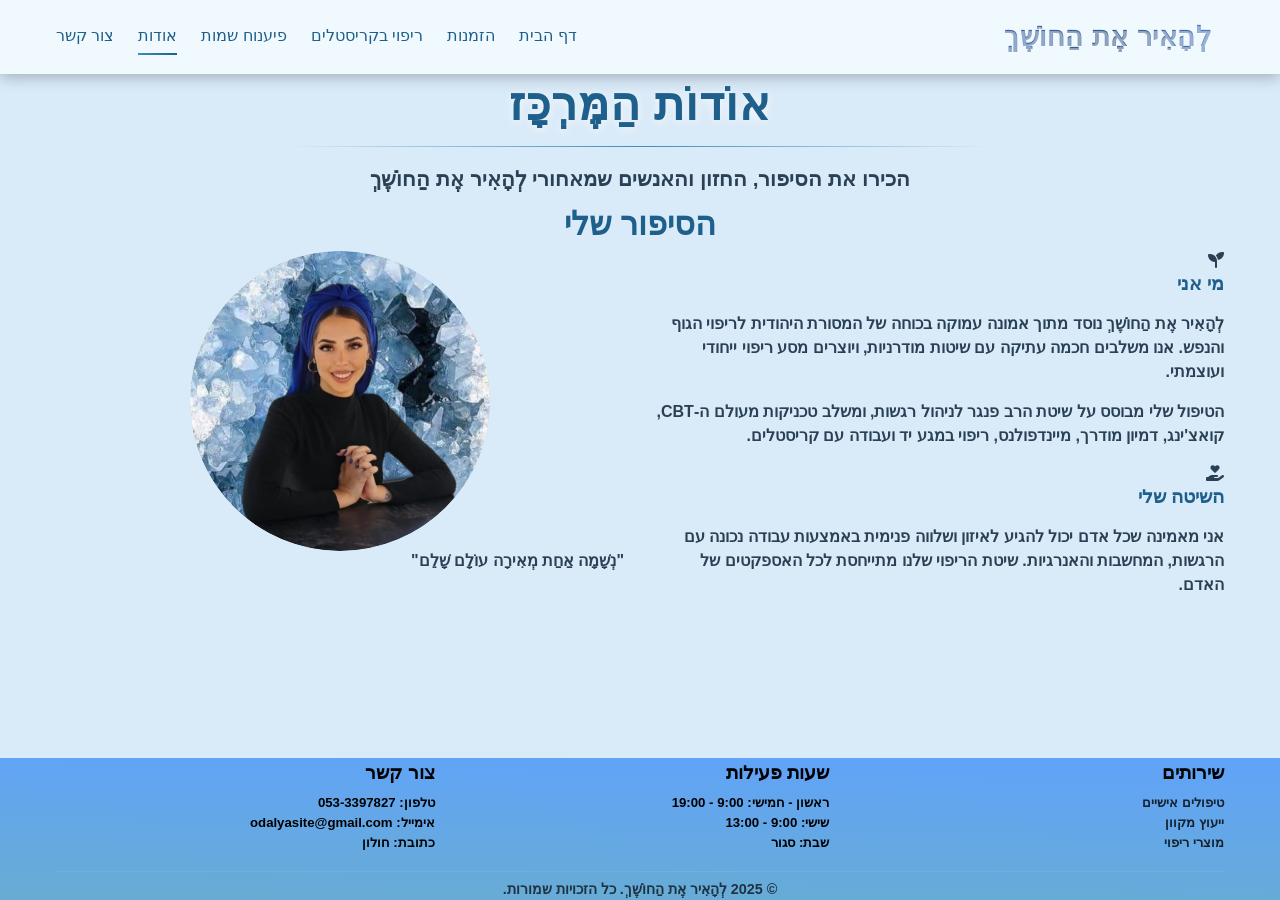
==== about.html @ 7916c28b "Add orders nav link and adjust layouts" ====
<!DOCTYPE html>
<html lang="he" dir="rtl">
<head>
    <meta charset="UTF-8">
    <meta name="viewport" content="width=device-width, initial-scale=1.0, maximum-scale=1.0, user-scalable=no">
    <meta name="format-detection" content="telephone=no">
    <meta http-equiv="X-UA-Compatible" content="IE=edge">
    <title>אודות - לְהָאִיר אֶת הַחוֹשֶׁךְ</title>
    <link rel="stylesheet" href="styles.css">
    <link rel="stylesheet" href="https://cdnjs.cloudflare.com/ajax/libs/font-awesome/6.4.0/css/all.min.css">
</head>
<body>
    <header>
        <div class="container">
            <nav>
                <div class="logo">לְהָאִיר אֶת הַחוֹשֶׁךְ</div>
                <button class="menu-toggle">☰</button>
                <ul class="menu" id="navMenu">
                    <li><a href="index.html">דף הבית</a></li>
                    <li><a href="orders.html">הזמנות</a></li>
                    <li><a href="crystals.html">ריפוי בקריסטלים</a></li>
                    <li><a href="names.html">פיענוח שמות</a></li>
                    <li><a href="about.html" class="active">אודות</a></li>
                    <li><a href="contact.html">צור קשר</a></li>
                </ul>
            </nav>
        </div>
    </header>

    <section class="hero about-hero">
        <div class="container">
            <div class="hero-content">
                <h1>אוֹדוֹת הַמֶּרְכָּז</h1>
                <div class="intro-separator about-separator"></div>
                <p class="about-hero-text">הכירו את הסיפור, החזון והאנשים שמאחורי לְהָאִיר אֶת הַחוֹשֶׁךְ</p>
            </div>
        </div>
    </section>

    <section id="our-story" class="story-section">
        <div class="container">
            <div class="section-title">
                <h2>הסיפור שלי</h2>
            </div>
            <div class="about-content enhanced-about-content">
                <div class="about-text">
                    <div class="story-icon">
                        <i class="fas fa-seedling"></i>
                    </div>
                    <h3>מי אני</h3>
                    <p>לְהָאִיר אֶת הַחוֹשֶׁךְ נוסד מתוך אמונה עמוקה בכוחה של המסורת היהודית לריפוי הגוף והנפש. אנו משלבים חכמה עתיקה עם שיטות מודרניות, ויוצרים מסע ריפוי ייחודי ועוצמתי.</p>
                    <p>הטיפול שלי מבוסס על שיטת הרב פנגר לניהול רגשות, ומשלב טכניקות מעולם ה-CBT, קואצ'ינג, דמיון מודרך, מיינדפולנס, ריפוי במגע יד ועבודה עם קריסטלים.</p>
                    
                    <div class="story-icon">
                        <i class="fas fa-hand-holding-heart"></i>
                    </div>
                    <h3>השיטה שלי</h3>
                    <p>אני מאמינה שכל אדם יכול להגיע לאיזון ושלווה פנימית באמצעות עבודה נכונה עם הרגשות, המחשבות והאנרגיות. שיטת הריפוי שלנו מתייחסת לכל האספקטים של האדם.</p>
                </div>
                <div class="about-img-container">
                    <div class="about-img-frame">
                        <img class="about-hero-image" src="your-image.jpg" alt="תמונה אישית" onerror="this.style.display='none'; this.parentNode.innerHTML='<div class=\'about-img-placeholder\'><i class=\'fas fa-user\'></i></div>';">
                    </div>
                    <div class="about-quote">
                        <blockquote>
                            "נְשָׁמָה אַחַת מְאִירָה עוֹלָם שָׁלֵם"
                        </blockquote>
                    </div>
                </div>
            </div>
        </div>
    </section>










    



    <footer>
        <div class="container">
            <div class="footer-content">
                <div class="footer-column">
                    <h3>שירותים</h3>
                    <ul>
                        <li><a href="index.html#services">טיפולים אישיים</a></li>
                        <li><a href="contact.html">ייעוץ מקוון</a></li>
                        <li><a href="crystals.html">מוצרי ריפוי</a></li>
                    </ul>
                </div>
                <div class="footer-column">
                    <h3>שעות פעילות</h3>
                    <ul>
                        <li>ראשון - חמישי: 9:00 - 19:00</li>
                        <li>שישי: 9:00 - 13:00</li>
                        <li>שבת: סגור</li>
                    </ul>
                </div>
                <div class="footer-column">
                    <h3>צור קשר</h3>
                    <ul>
                        <li>טלפון: 053-3397827</li>
                        <li>אימייל: odalyasite@gmail.com</li>
                        <li>כתובת: חולון</li>
                    </ul>
                </div>
            </div>
            <div class="copyright">
                <p>&copy; 2025 לְהָאִיר אֶת הַחוֹשֶׁךְ. כל הזכויות שמורות.</p>
            </div>
        </div>
    </footer>

    <script>
    document.addEventListener('DOMContentLoaded', function() {
        // סקריפט לתפריט המובייל
        const menuToggle = document.querySelector('.menu-toggle');
        const menu = document.querySelector('.menu');
        
        menuToggle.addEventListener('click', function() {
            menu.classList.toggle('active');
        });
        
        // סגירת התפריט בלחיצה על קישור
        const menuLinks = document.querySelectorAll('.menu a');
        menuLinks.forEach(link => {
            link.addEventListener('click', function() {
                menu.classList.remove('active');
            });
        });
    });
    </script>
</body>
</html>
---- styles.css ----
section,
section::before,
section::after,
.hero,
.hero::before,
.hero::after,
.orders-section,
.orders-section::before,
.orders-section::after,
.contact-section,
.contact-section::before,
.contact-section::after,
.contact-section-crystal,
.contact-section-crystal::before,
.contact-section-crystal::after {
    background: transparent !important;
    background-image: none !important;
}

#name-meaning,
#name-analysis,
#name-components {
    padding: 4rem 0;
}

#name-meaning {
    background: rgba(245, 248, 255, 0.9);
}

#name-analysis {
    background: rgba(231, 240, 255, 0.9);
}

#name-components {
    background: rgba(240, 246, 255, 0.9);
}

.promo-banner {
    position: fixed;
    bottom: 1.5rem;
    left: 50%;
    transform: translateX(-50%);
    background: rgba(30, 95, 140, 0.92);
    color: #fff;
    border-radius: 999px;
    padding: 0.75rem 1.2rem;
    box-shadow: 0 15px 35px rgba(12, 28, 45, 0.35);
    z-index: 1500;
    display: none;
    gap: 1rem;
    align-items: center;
    backdrop-filter: blur(12px);
}

.promo-banner.show {
    display: flex;
    animation: promo-slide-up 0.35s ease forwards;
}

.promo-banner-inner {
    display: flex;
    align-items: center;
    gap: 1.25rem;
}

.promo-banner-text {
    font-size: 1rem;
    font-weight: 600;
    display: flex;
    align-items: center;
    gap: 0.5rem;
}

.promo-banner-text strong {
    font-weight: 700;
}

.promo-banner-actions {
    display: flex;
    align-items: center;
    gap: 0.75rem;
}

.promo-banner-btn {
    padding: 0.55rem 1.4rem;
    border-radius: 999px;
    font-weight: 600;
    box-shadow: none;
}

.promo-banner-close {
    width: 28px;
    height: 28px;
    border-radius: 50%;
    border: 1px solid rgba(255, 255, 255, 0.6);
    background: transparent;
    color: #fff;
    display: flex;
    align-items: center;
    justify-content: center;
    cursor: pointer;
    transition: background 0.2s ease, transform 0.2s ease;
}

.promo-banner-close:hover {
    background: rgba(255, 255, 255, 0.18);
    transform: translateY(-1px);
}

.promo-banner-close span {
    font-size: 1.1rem;
    line-height: 1;
}

@keyframes promo-slide-up {
    from {
        transform: translate(-50%, 20px);
        opacity: 0;
    }
    to {
        transform: translate(-50%, 0);
        opacity: 1;
    }
}

@media (max-width: 640px) {
    .promo-banner {
        width: calc(100% - 2rem);
        border-radius: 18px;
        padding: 0.85rem 1rem;
    }

    .promo-banner-inner {
        flex-direction: column;
        align-items: flex-start;
        gap: 0.75rem;
    }

    .promo-banner-actions {
        width: 100%;
        justify-content: space-between;
    }

    .promo-banner-btn {
        flex: 1;
        text-align: center;
    }
}
:root {
    --primary-color: #b5d6e8;
    --secondary-color: #3c8dbc;
    --accent-color: #1e5f8c;
    --light-color: #f0f7fc;
    --text-color: #2a4054;
}

* {
    margin: 0;
    padding: 0;
    box-sizing: border-box;
    font-family: 'Segoe UI', Tahoma, Geneva, Verdana, sans-serif;
}

html {
    font-size: 16px;
    height: 100%;
}

body {
    background-color: #d9eaf8;
    color: var(--text-color);
    line-height: 1.3;
    -webkit-text-size-adjust: 100%;
    -ms-text-size-adjust: 100%;
    font-weight: bold;
    min-height: 100vh;
    display: flex;
    flex-direction: column;
}

.container {
    max-width: 1200px;
    margin: 0 auto;
    padding: 0 1.0rem;
    width: 100%;
}

/* תפריט ניווט */
header {
    background-color: #f0f9fd;
    box-shadow: 0 2px 15px rgba(2, 12, 17, 0.3);
    position: sticky;
    top: 0;
    z-index: 100;
    width: 100%;
}
.hero-content {
    /* עיצוב כללי */
    text-align: center;
    direction: rtl;
    position: relative;
    z-index: 1;
    width: 100%;
    margin: 0;
    padding: 0;
}

.hero-content h1 {
    /* עיצוב טקסט */
    color: #ffffff;
    font-family: 'David', 'Rubik', 'Open Sans Hebrew', sans-serif;
    font-size: 3.5rem;
    font-weight: 700;
    letter-spacing: 1px;
    
    /* צללית */
    text-shadow: 0 0 10px rgba(255, 255, 255, 0.6),
                 2px 2px 5px rgba(0, 0, 0, 0.4);

    
    /* אפקט מעבר חלק */
    transition: all 0.3s ease;
    
    /* הוספת cursor: pointer כדי שיהיה ברור שאפשר להצביע על הטקסט */
    cursor: pointer;
}

/* האנימציה פועלת רק כשעוברים עם העכבר על הטקסט עצמו */
.hero-content h1:hover {
    transform: scale(1.03);
    text-shadow: 0 0 15px rgba(255, 255, 255, 0.8),
                 3px 3px 7px rgba(0, 0, 0, 0.5);
}

nav {
    display: flex;
    justify-content: space-between;
    align-items: center;
    padding: 0.7rem 0;
    position: relative;
}

/* עיצוב חדש ללוגו בתפריט הניווט */
.logo {
    font-size: 1.7rem;
    font-weight: bold;
    background: linear-gradient(to right, #2d5aa0 0%, #1e4a7e 50%, #3d6bb8 100%);
    -webkit-background-clip: text;
    -webkit-text-fill-color: transparent;
    background-clip: text;
    text-fill-color: transparent;
    padding: 0.5rem 0.8rem;
    position: relative;
    letter-spacing: 0.5px;
    text-shadow: 0px 1px 1px rgba(255, 255, 255, 0.5);
}

.logo:before {
    display: none;
}

.logo:hover:before {
    display: none;
}

.menu {
    list-style-type: none;
    display: flex;
    margin-right: 4cm;
}

.menu li {
    margin-right: 1.5rem;
}

/* הוספת קו תחתון עם אפקט */
.menu a {
    text-decoration: none;
    color: var(--accent-color);
    font-weight: 500;
    padding: 0.5rem 0;
    display: block;
    position: relative; /* חשוב בשביל הקו התחתון */
}

/* קו תחתון בעת hover */
.menu a::after {
    content: '';
    position: absolute;
    width: 0;
    height: 2px;
    bottom: 0;
    left: 0;
    background: linear-gradient(to right, var(--secondary-color), var(--accent-color));
    transition: width 0.3s ease;
}

.menu a:hover::after {
    width: 100%;
}

.menu a:hover {
    color: var(--secondary-color);
}

/* קו תחתון קבוע לדף הפעיל */
.menu a.active::after {
    width: 100%;
}

.menu-toggle {
    display: none;
    background: none;
    border: none;
    font-size: 1.8rem;
    cursor: pointer;
    color: var(--accent-color);
    position: relative;
    z-index: 101;
    padding: 0.5rem;
    min-width: 44px;
    min-height: 44px;
    -webkit-tap-highlight-color: transparent;
    touch-action: manipulation;
    user-select: none;
    -webkit-user-select: none;
}

/* עיצוב לאזור הגיבור */
.hero {
    background: linear-gradient();
    padding: 0.15rem 0 0.04rem 0;
    position: relative;
    width: 100%;
    overflow: hidden;
    display: flex;
    align-items: center;
    justify-content: center;
    min-height: auto;
    text-align: center;
}

.hero .container {
    padding: 0.2rem 1rem 0.04rem 1rem;
    margin: 0;
}

/* עיצוב חדש למיכל התמונה שמתחת לכותרת */
.hero-image-container {
    display: flex;
    justify-content: center;
    margin: 15px 0 20px;
}

/* סגנון לתמונה מתחת לכותרת - גדולה יותר */
.hero-image {
    width: 200px;
    height: 200px;
    border-radius: 50%;
    border: 3px solid #3c8dbc;
    object-fit: cover;
    box-shadow: 0 3px 10px rgba(0, 0, 0, 0.2);
}

.hero h1 {
    font-size: 2.88rem;
    margin-bottom: 0.08rem;
    color: var(--accent-color);
    text-shadow: 0 2px 10px rgba(255, 255, 255, 0.8);
    line-height: 1.1;
}

.hero p {
    font-size: 1.3rem;
    margin-bottom: 0.01rem;
    max-width: 80%;
    margin-left: auto;
    margin-right: auto;
    line-height: 1.5;
    font-weight: bold;
}

/* עיצוב לתיאור התפקיד */
.profession-title {
    font-size: 1.4rem;
    color: var(--secondary-color);
    margin: 0.2rem 0 1rem;
    font-weight: 500;
    letter-spacing: 0.5px;
    position: relative;
    display: inline-block;
    line-height: 1.3;
}

.profession-title::before,
.profession-title::after {
    content: "✦";
    display: inline-block;
    color: var(--accent-color);
    opacity: 0.7;
    margin: 0 10px;
    font-size: 0.9rem;
}

/* עיצוב משופר לטקסט המנוקד באזור הגיבור */
.intro-text-container {
    max-width: 60%;
    margin: 0 auto 2rem;
    padding: 1rem;
    background-color: rgba(240, 247, 252, 0.9);
    border-radius: 15px;
    box-shadow: 0 5px 15px rgba(247, 226, 226, 0.08);
    position: relative;
    overflow: hidden;
}

.intro-text-container::before {
    content: '';
    position: absolute;
    top: 0;
    right: 0;
    width: 5px;
    height: 100%;
}

.intro-heading {
    font-size: 1.5rem;
    color: var(--accent-color);
    font-weight: 700;
    margin-bottom: 1rem;
    text-align: center;
    line-height: 1.5;
}

.intro-separator {
    width: 60%;
    height: 1px;
    margin: 1rem auto;
    background: linear-gradient(to right, transparent, var(--secondary-color), transparent);
}

.intro-content {
    font-size: 1.2rem;
    margin-bottom: 1rem;
    line-height: 1.7;
    text-align: center;
    font-weight: bold;
}

.intro-footer {
    font-size: 1.2rem;
    color: var(--accent-color);
    font-weight: 600;
    text-align: center;
    margin-top: 1rem;
    margin-bottom: 0;
    line-height: 1.7;
}

/* גלריית תמונות פשוטה */
.image-gallery-section {
    margin: 3rem auto 2rem;
    max-width: 100%;
}

.gallery-title {
    text-align: center;
    margin-bottom: 1.5rem;
}

    .gallery-heading {
        font-size: 1.8rem;
        color: var(--accent-color);
        font-weight: 700;
        margin: 0;
        text-shadow: 0 2px 10px rgba(255, 255, 255, 0.8);
    }

.simple-gallery {
    display: grid;
    grid-template-columns: repeat(3, minmax(0, 1fr));
    gap: 1.5rem;
    margin-top: 2rem;
    justify-items: center;
}

.gallery-image-simple {
    width: 200px;
    height: 200px;
    object-fit: cover;
    object-position: center;
    transform: none;
    display: block;
    user-select: none;
    -webkit-user-select: none;
    -moz-user-select: none;
    -ms-user-select: none;
    pointer-events: none;
}

.orders-hero {
    padding: 5rem 0 4rem;
    position: relative;
    overflow: hidden;
}

.orders-hero-wrapper {
    position: relative;
    display: grid;
    grid-template-columns: repeat(2, minmax(0, 1fr));
    gap: 3rem;
    align-items: center;
}

.orders-hero-content {
    position: relative;
    z-index: 1;
}

.orders-hero-kicker {
    font-size: 0.95rem;
    font-weight: 600;
    color: var(--secondary-color);
    letter-spacing: 2px;
    text-transform: uppercase;
    margin-bottom: 0.75rem;
}

.orders-hero h1 {
    font-size: 2.8rem;
    line-height: 1.2;
    color: var(--accent-color);
    margin-bottom: 1rem;
}

.orders-hero-text {
    font-size: 1.1rem;
    line-height: 1.8;
    opacity: 0.9;
    margin-bottom: 2rem;
}

.orders-hero-actions {
    display: flex;
    gap: 1rem;
    flex-wrap: wrap;
    margin-bottom: 2rem;
}

.btn.secondary-btn {
    background: linear-gradient(to right, rgba(195, 222, 237, 0.95), rgba(161, 205, 230, 0.95));
    color: var(--accent-color);
    border: none;
    padding: 0.75rem 1.8rem;
    font-weight: 600;
    box-shadow: inset 0 0 0 1px rgba(30, 95, 140, 0.25), 0 8px 18px rgba(30, 95, 140, 0.18);
    transition: transform 0.2s ease, box-shadow 0.2s ease;
}

.btn.secondary-btn:hover {
    transform: translateY(-2px);
    box-shadow: inset 0 0 0 1px rgba(30, 95, 140, 0.25), 0 12px 24px rgba(30, 95, 140, 0.22);
}

.orders-hero-highlights {
    display: flex;
    gap: 1.5rem;
    flex-wrap: wrap;
    color: var(--accent-color);
    font-weight: 6232100;
}

.orders-hero-highlight {
    display: inline-flex;
    align-items: center;
    gap: 0.5rem;
    padding: 0.65rem 1rem;
    border-radius: 159px;
    background: rgba(60, 141, 188, 0.12);
}

.orders-hero-highlight-icon {
    font-size: 1.2rem;
}

.orders-hero-media {
    position: relative;
    z-index: 1;
    display: flex;
    justify-content: center;
}

.orders-hero-image {
    position: relative;
    border-radius: 26px;
    overflow: visible;
}

.orders-hero-image img {
    display: block;
    width: 450px;
    height: 450px;
    object-fit: cover;
    object-position: center;
    border-radius: 24px;
}

.orders-section {
    padding: 4.5rem 0;
}

.orders-section.bg-light {
    background: transparent !important;
}

.orders-section-title {
    text-align: center;
    max-width: 420px;
    margin: 0 auto 3rem;
}

.orders-section-title h2 {
    font-size: 2.2rem;
    color: var(--accent-color);
    margin-bottom: 0.75rem;
}

.orders-section-title p {
    font-size: 1.05rem;
    line-height: 1.7;
    opacity: 0.9;
}

.orders-highlight-grid {
    display: grid;
    grid-template-columns: repeat(auto-fit, minmax(220px, 1fr));
    gap: 1.5rem;
}

.orders-highlight-card {
    background: #fff;
    border-radius: 16px;
    padding: 2rem;
    box-shadow: 0 12px 30px rgba(30, 95, 140, 0.08);
    text-align: center;
}

.orders-highlight-icon {
    font-size: 2rem;
    display: inline-flex;
    align-items: center;
    justify-content: center;
    width: 56px;
    height: 56px;
    border-radius: 999px;
    background: rgba(60, 141, 188, 0.1);
    color: var(--accent-color);
    margin-bottom: 1rem;
}

.orders-highlight-card h3 {
    font-size: 1.2rem;
    color: var(--accent-color);
    margin-bottom: 0.75rem;
}

.orders-highlight-card p {
    font-size: 0.95rem;
    line-height: 1.6;
    opacity: 0.85;
}

.orders-process-wrapper {
    max-width: 980px;
}

.orders-process-steps {
    display: grid;
    grid-template-columns: repeat(auto-fit, minmax(220px, 1fr));
    gap: 2rem;
}

.orders-step {
    background: #fff;
    border-radius: 18px;
    padding: 2rem;
    position: relative;
    box-shadow: 0 15px 35px rgba(30, 95, 140, 0.08);
}

.orders-step-number {
    position: absolute;
    top: -25px;
    right: 25px;
    width: 60px;
    height: 60px;
    border-radius: 18px;
    background: linear-gradient(135deg, var(--secondary-color), var(--accent-color));
    color: #fff;
    display: flex;
    align-items: center;
    justify-content: center;
    font-weight: 700;
    font-size: 1.2rem;
    box-shadow: 0 12px 20px rgba(30, 95, 140, 0.3);
}

.orders-step h3 {
    margin-top: 2.5rem;
    margin-bottom: 0.75rem;
    color: var(--accent-color);
}

.orders-step p {
    line-height: 1.6;
    font-size: 0.95rem;
    opacity: 0.85;
}

.orders-gallery-slider {
    position: relative;
    overflow: hidden;
    max-width: 960px;
    margin: 0 auto;
    padding: 0 3.5rem;
}

.orders-gallery-track {
    display: flex;
    gap: 1.5rem;
    transition: transform 0.6s ease;
}

.orders-gallery-item {
    flex: 0 0 300px;
    display: flex;
    justify-content: center;
    align-items: center;
}

.orders-gallery-item img {
    display: block;
    width: 300px;
    height: 300px;
    object-fit: cover;
    border-radius: 18px;
    transition: transform 0.4s ease;
}

.orders-gallery-item:hover img {
    transform: scale(1.04);
}

.orders-gallery-nav {
    position: absolute;
    top: 50%;
    transform: translateY(-50%);
    width: 42px;
    height: 42px;
    border-radius: 50%;
    border: none;
    background: rgba(30, 95, 140, 0.85);
    color: #fff;
    font-size: 1.5rem;
    cursor: pointer;
    display: flex;
    justify-content: center;
    align-items: center;
    transition: background 0.2s ease, transform 0.2s ease;
    box-shadow: 0 10px 25px rgba(12, 28, 45, 0.25);
}

.orders-gallery-nav:hover {
    background: rgba(30, 95, 140, 1);
    transform: translateY(-50%) scale(1.05);
}

.orders-gallery-nav.prev {
    left: 0.75rem;
}

.orders-gallery-nav.next {
    right: 0.75rem;
}

.orders-packages {
    display: grid;
    grid-template-columns: repeat(auto-fit, minmax(240px, 1fr));
    gap: 1.5rem;
}

.order-card {
    background: #fff;
    border-radius: 20px;
    padding: 2.5rem 2rem;
    box-shadow: 0 20px 40px rgba(30, 95, 140, 0.08);
    display: flex;
    flex-direction: column;
    gap: 1.5rem;
    position: relative;
}

.order-card.featured {
    border: 2px solid rgba(30, 95, 140, 0.35);
    transform: translateY(-10px);
}

.order-card-header {
    display: flex;
    justify-content: space-between;
    align-items: baseline;
    gap: 0.75rem;
}

.order-card-header h3 {
    font-size: 1.3rem;
    color: var(--accent-color);
}

.order-card-price {
    font-size: 1.6rem;
    font-weight: 700;
    color: var(--secondary-color);
}

.order-includes {
    list-style: none;
    padding: 0;
    margin: 0;
    display: flex;
    flex-direction: column;
    gap: 0.65rem;
}

.order-includes li {
    padding-right: 1.8rem;
    position: relative;
    font-size: 0.95rem;
    line-height: 1.5;
}

.order-includes li::before {
    content: "✔";
    color: var(--secondary-color);
    position: absolute;
    right: 0;
    top: 0;
}

.order-card-btn {
    text-align: center;
}

.orders-testimonials {
    display: grid;
    grid-template-columns: repeat(auto-fit, minmax(240px, 1fr));
    gap: 1.5rem;
}

.orders-testimonial {
    background: #fff;
    border-radius: 18px;
    padding: 2rem;
    box-shadow: 0 12px 28px rgba(30, 95, 140, 0.08);
    display: flex;
    flex-direction: column;
    gap: 1rem;
}

.orders-testimonial p {
    font-style: italic;
    line-height: 1.7;
}

.orders-testimonial span {
    font-weight: 600;
    color: var(--accent-color);
}

.orders-cta-section {
    padding: 4.5rem 0 5rem;
}

.orders-cta-wrapper {
    max-width: 820px;
    text-align: center;
}

.orders-cta-content h2 {
    font-size: 2.4rem;
    margin-bottom: 1rem;
}

.orders-cta-content p {
    font-size: 1.1rem;
    line-height: 1.8;
    margin-bottom: 2rem;
    opacity: 0.9;
}

.orders-cta-actions {
    display: flex;
    justify-content: center;
    gap: 1rem;
    flex-wrap: wrap;
}

@media (max-width: 520px) {
    .popup-modal {
        padding: 2rem 1.75rem;
    }

    .popup-modal h3 {
        font-size: 1.4rem;
    }
}

.gallery-item {
    user-select: none;
    -webkit-user-select: none;
    -moz-user-select: none;
    -ms-user-select: none;
    outline: none;
}

.gallery-item:focus {
    outline: none;
}

.gallery-item:active {
    transform: none;
}

.gallery-container {
    display: flex;
    align-items: center;
    justify-content: center;
    gap: 1rem;
    position: relative;
    max-width: 100%;
}

.gallery-wrapper {
    flex: 1;
    overflow: hidden;
    border-radius: 15px;
    box-shadow: 0 5px 20px rgba(0, 0, 0, 0.15);
    max-width: 100%;
    position: relative;
    width: 100%;
    height: 700px;
}

.gallery-track {
    display: flex;
    flex-direction: row;
    transition: transform 0.5s ease-in-out;
    height: 100%;
    will-change: transform;
}

.gallery-slide {
    min-width: 100%;
    width: 100%;
    height: 100%;
    position: relative;
    flex-shrink: 0;
    display: block;
}

.gallery-image {
    width: 100%;
    height: 100%;
    object-fit: cover;
    object-position: center;
    display: block;
    background-color: #f0f0f0;
    min-height: 100%;
}

/* וידוא שהתמונות נטענות */
.gallery-slide:not(:first-child) .gallery-image {
    visibility: visible;
    opacity: 1;
}

.gallery-btn {
    background: var(--secondary-color);
    border: none;
    color: white;
    width: 50px;
    height: 50px;
    border-radius: 50%;
    cursor: pointer;
    display: flex;
    align-items: center;
    justify-content: center;
    font-size: 2rem;
    font-weight: bold;
    transition: all 0.3s ease;
    box-shadow: 0 3px 10px rgba(0, 0, 0, 0.2);
    z-index: 10;
}

.gallery-btn:hover {
    background: var(--accent-color);
    transform: scale(1.1);
    box-shadow: 0 5px 15px rgba(0, 0, 0, 0.3);
}

.gallery-btn:active {
    transform: scale(0.95);
}

.gallery-indicators {
    display: flex;
    justify-content: center;
    gap: 0.5rem;
    margin-top: 1.5rem;
}

.indicator {
    width: 12px;
    height: 12px;
    border-radius: 50%;
    background-color: rgba(60, 141, 188, 0.4);
    cursor: pointer;
    transition: all 0.3s ease;
}

.indicator.active {
    background-color: var(--secondary-color);
    transform: scale(1.2);
}

.indicator:hover {
    background-color: var(--accent-color);
    transform: scale(1.1);
}

/* התאמות למובייל - גלריה */
@media screen and (max-width: 768px) {
    .image-gallery-section {
        max-width: 90%;
        margin: 2rem auto;
    }
    
    .gallery-title {
        margin-bottom: 1rem;
    }
    
    .gallery-heading {
        font-size: 1.4rem;
    }
    
    .simple-gallery {
        grid-template-columns: 1fr;
        gap: 1rem;
    }
    
    .gallery-item {
        height: 300px;
    }
}

@media (max-width: 992px) {
    .orders-hero-wrapper {
        grid-template-columns: 1fr;
        text-align: center;
    }

    .orders-hero-actions,
    .orders-hero-highlights {
        justify-content: center;
    }

    .orders-hero-media {
        max-width: 420px;
        margin: 0 auto;
    }

    .orders-hero-image {
        margin-top: 2.5rem;
    }

    .orders-section {
        padding: 3.5rem 0;
    }
}

@media (max-width: 768px) {
    .orders-hero {
        padding: 4rem 0 3rem;
    }

    .orders-hero h1 {
        font-size: 2.2rem;
    }

    .orders-hero-text {
        font-size: 1rem;
    }

    .orders-highlight-grid,
    .orders-process-steps,
    .orders-gallery-grid,
    .orders-packages,
    .orders-testimonials {
        grid-template-columns: 1fr;
    }

    .orders-step {
        padding: 1.75rem;
    }

    .orders-step-number {
        right: 20px;
    }

    .orders-section {
        padding: 3rem 0;
    }

    .orders-cta-content h2 {
        font-size: 2rem;
    }

    .orders-cta-actions {
        flex-direction: column;
    }
}

@media (max-width: 520px) {
    .orders-hero h1 {
        font-size: 1.9rem;
        line-height: 1.3;
    }

    .orders-hero-actions .btn,
    .orders-cta-actions .btn {
        width: 100%;
        text-align: center;
    }
}

/* תיקון צבע כפתור "צרי קשר" */
.contact-btn {
    background: linear-gradient(to right, #1e5f8c, #3c8dbc);
    color: white;
    font-weight: bold;
    padding: 0.9rem 2rem;
    border-radius: 30px;
    display: inline-block;
    text-decoration: none;
    box-shadow: 0 4px 6px rgba(0, 0, 0, 0.1);
    transition: all 0.3s ease;
}

.contact-btn:hover {
    transform: translateY(-3px);
    box-shadow: 0 10px 20px rgba(30, 95, 140, 0.3);
}

.btn {
    display: inline-block;
    background: linear-gradient(to right, var(--secondary-color), var(--accent-color));
    color: white;
    padding: 0.9rem 2rem;
    border-radius: 30px;
    text-decoration: none;
    font-weight: bold;
    cursor: pointer;
    border: none;
}

.btn:hover {
    transform: translateY(-3px);
    box-shadow: 0 10px 20px rgba(30, 95, 140, 0.3);
}

/* כותרות סקשנים */
.section-title {
    text-align: center;
    margin-bottom: 2rem;
}

.section-title h2 {
    font-size: 2rem;
    color: var(--accent-color);
    position: relative;
    display: inline-block;
    padding-bottom: 0.1rem;
}

.section-title h2::after {
    display: none;
}

/* רקע לסקשנים */
.bg-light {
    background-color: #f0f7fc;
}

/* צמצום רווחים ספציפי לעמוד קריסטלים */
#crystal-therapy {
    padding-top: 0.5rem !important;
    padding-bottom: 0.5rem !important;
}

#crystal-therapy .section-title {
    margin-bottom: 0.25rem !important;
}

#crystal-therapy .content-box {
    margin-bottom: 0.5rem !important;
}

#crystal-types {
    padding-top: 0.25rem !important;
    padding-bottom: 0.5rem !important;
}

#crystal-types .section-title {
    margin-bottom: 0.25rem !important;
    margin-top: 0 !important;
}

#crystal-types .crystal-grid {
    margin-top: 0.5rem !important;
    margin-bottom: 0.5rem !important;
    padding-top: 0.5rem !important;
    padding-bottom: 0.5rem !important;
}

#pricelist {
    padding-top: 0.5rem !important;
    padding-bottom: 0.5rem !important;
}

#pricelist .section-title {
    margin-bottom: 0.25rem !important;
    margin-top: 0 !important;
}

#pricelist .pricelist-container {
    margin-top: 0.5rem !important;
    margin-bottom: 0.5rem !important;
}

#crystal-benefits {
    padding-top: 0.5rem !important;
    padding-bottom: 0.5rem !important;
}

#crystal-benefits .section-title {
    margin-bottom: 0.25rem !important;
    margin-top: 0 !important;
}

#crystal-benefits .benefits-grid {
    margin-top: 0.5rem !important;
    margin-bottom: 0.5rem !important;
}

/* צמצום רווחים בעמוד index.html */
#services {
    padding-top: 0.5rem !important;
    padding-bottom: 0.5rem !important;
}

#services .section-title {
    margin-bottom: 0.25rem !important;
}

#names {
    padding-top: 0.5rem !important;
    padding-bottom: 0.5rem !important;
}

#names .section-title {
    margin-bottom: 0.25rem !important;
}

#testimonials {
    padding-top: 0.5rem !important;
    padding-bottom: 0.5rem !important;
}

#testimonials .section-title {
    margin-bottom: 0.25rem !important;
}

/* צמצום רווחים בעמוד names.html */
#name-meaning {
    padding-top: 0.5rem !important;
    padding-bottom: 0.5rem !important;
}

#name-meaning .section-title {
    margin-bottom: 0.25rem !important;
}

#name-meaning .content-box {
    margin-bottom: 0.5rem !important;
}

#name-analysis {
    padding-top: 0.5rem !important;
    padding-bottom: 0.5rem !important;
}

#name-analysis .section-title {
    margin-bottom: 0.25rem !important;
}

#name-components {
    padding-top: 0.5rem !important;
    padding-bottom: 0.5rem !important;
}

#name-components .section-title {
    margin-bottom: 0.25rem !important;
}

/* צמצום רווחים בעמוד about.html */
#our-story {
    padding-top: 0.5rem !important;
    padding-bottom: 0.5rem !important;
}

#our-story .section-title {
    margin-bottom: 0.25rem !important;
}

#our-values {
    padding-top: 0.5rem !important;
    padding-bottom: 0.5rem !important;
}

#our-values .section-title {
    margin-bottom: 0.25rem !important;
}

/* צמצום רווחים בעמוד contact.html */
#contact-info {
    padding-top: 0.5rem !important;
    padding-bottom: 0.5rem !important;
}

#contact-info .section-title {
    margin-bottom: 0.25rem !important;
}

#contact-form-section {
    padding-top: 0.5rem !important;
    padding-bottom: 0.5rem !important;
}

#contact-form-section .section-title {
    margin-bottom: 0.25rem !important;
}

/* כרטיסים */
section {
    padding: 1.5rem 0;
}

.cards {
    display: grid;
    grid-template-columns: repeat(auto-fit, minmax(300px, 1fr));
    gap: 1rem;
}

.card {
    background: white;
    border-radius: 10px;
    overflow: hidden;
    box-shadow: 0 5px 15px rgba(0, 0, 0, 0.1);
    transition: all 0.3s ease;
}

.card:hover {
    transform: translateY(-10px);
    box-shadow: 0 15px 30px rgba(0, 0, 0, 0.15);
}

.card-img {
    height:300px;
    background-color: var(--secondary-color);
    display: flex;
    align-items: center;
    justify-content: center;
    font-size: 3rem;
    color: white;
}

.card-content {
    padding: 1.5rem;
}

.card h3 {
    margin-bottom: 1rem;
    color: var(--accent-color);
}

.card p {
    line-height: 1.5;
    font-weight: bold;
}

/* סילבוס */
.syllabus {
    background: white;
    padding: 1.4rem;
    border-radius: 10px;
    box-shadow: 0 5px 15px rgba(0, 0, 0, 0.1);
}

.syllabus-week {
    margin-bottom: 1.5rem;
    padding-bottom: 1.5rem;
    border-bottom: 1px solid #eee;
}

.syllabus-week:last-child {
    margin-bottom: 0;
    padding-bottom: 0;
    border-bottom: none;
}

.week-title {
    color: var(--accent-color);
    margin-bottom: 0.5rem;
    font-size: 1.2rem;
}

/* קריסטלים - Carousel */
.crystal-carousel-wrapper {
    position: relative;
    display: flex;
    align-items: center;
    gap: 1rem;
    margin: 3rem 0;
    padding: 2rem 0;
    background-color: var(--light-color);
}

.crystal-carousel-container {
    flex: 1;
    overflow: hidden;
    position: relative;
}

.crystal-carousel-track {
    display: flex;
    gap: 1rem;
    align-items: center;
    transition: transform 0.6s cubic-bezier(0.25, 0.46, 0.45, 0.94);
}

/* 5 פריטים - כולם באותו גודל בדיוק - כללי - ללא יוצאים מהכלל */
.crystal-carousel-track .crystal-item,
.crystal-carousel-track .crystal-item.side-item,
.crystal-carousel-track .crystal-item.mid-item,
.crystal-carousel-track .crystal-item.center-item {
    flex: 0 0 20% !important;
    min-width: 20% !important;
    max-width: 20% !important;
    width: 20% !important;
    transition: transform 0.6s cubic-bezier(0.25, 0.46, 0.45, 0.94);
    transform: scale(1) !important;
    opacity: 1 !important;
    box-sizing: border-box !important;
    height: auto !important;
}

/* אבטחה נוספת - כל הפריטים זהים */
.crystal-carousel-track .crystal-item * {
    box-sizing: border-box;
}

.carousel-btn {
    background: var(--secondary-color);
    border: none;
    color: white;
    width: 50px;
    height: 50px;
    border-radius: 50%;
    cursor: pointer;
    display: flex;
    align-items: center;
    justify-content: center;
    font-size: 1.2rem;
    transition: all 0.3s ease;
    z-index: 10;
    box-shadow: 0 3px 10px rgba(0, 0, 0, 0.15);
    flex-shrink: 0;
}

.carousel-btn:hover {
    background: var(--accent-color);
    transform: scale(1.1);
    box-shadow: 0 5px 15px rgba(0, 0, 0, 0.2);
}

.carousel-btn:active {
    transform: scale(0.95);
}

.carousel-btn:disabled {
    opacity: 0.4;
    cursor: not-allowed;
    transform: none;
}

/* קריסטלים - Grid קומפקטי עם hover */
.crystal-grid {
    display: grid;
    grid-template-columns: repeat(6, 1fr);
    gap: 1.5rem;
    margin: 2rem 0;
    padding: 2rem 0;
}

.crystal-grid .crystal-item {
    background: var(--light-color);
    border-radius: 12px;
    overflow: hidden;
    box-shadow: 0 2px 8px rgba(0, 0, 0, 0.08);
    border: 1px solid rgba(60, 141, 188, 0.1);
    position: relative;
    height: 100%;
    display: flex;
    flex-direction: column;
    transform: none !important;
}


.crystal-grid .crystal-img {
    width: 400px;
    height: 400px;
    max-width: 100%;
    background-color: var(--light-color);
    flex-shrink: 0;
    overflow: hidden;
    position: relative;
    display: flex;
    align-items: center;
    justify-content: center;
    margin: 0 auto;
}

.crystal-grid .crystal-img img {
    width: 100%;
    height: 100%;
    object-fit: cover;
}

@media (max-width: 480px) {
    .crystal-grid .crystal-img {
        width: 100%;
        height: auto;
    }
}

@media (max-width: 1400px) {
    .crystal-grid {
        grid-template-columns: repeat(4, 1fr);
    }
}

@media (max-width: 1024px) {
    .crystal-grid {
        grid-template-columns: repeat(3, 1fr);
    }
}

@media (max-width: 768px) {
    .crystal-grid {
        grid-template-columns: repeat(2, 1fr);
    }
}

@media (max-width: 520px) {
    .crystal-grid {
        grid-template-columns: 1fr;
    }
}


.crystal-grid .crystal-info {
    padding: 1rem;
    flex-grow: 1;
    display: flex;
    flex-direction: column;
}

.crystal-grid .crystal-name {
    font-size: 1.1rem;
    margin-bottom: 0.5rem;
    color: var(--secondary-color);
    font-weight: bold;
}

.crystal-grid .crystal-separator-mini {
    width: 30px;
    height: 2px;
    margin-bottom: 0.5rem;
}

.crystal-grid .crystal-properties {
    font-size: 0.85rem;
    line-height: 1.4;
    color: var(--text-color);
    margin-bottom: 0.5rem;
    display: -webkit-box;
    -webkit-line-clamp: 2;
    -webkit-box-orient: vertical;
    overflow: hidden;
    opacity: 0.9;
}


.crystal-grid .crystal-info p:last-child {
    font-size: 0.75rem;
    color: var(--text-color);
    opacity: 0.8;
    margin-top: auto;
    padding-top: 0.5rem;
}

/* מחירון */
.pricelist-section {
    padding: 3rem 0;
    background-color: var(--light-color);
}

.pricelist-container {
    display: flex;
    justify-content: center;
    align-items: center;
    margin: 2rem 0;
}

.pricelist-image {
    max-width: 50%;
    width: 50%;
    height: auto;
    border-radius: 15px;
    box-shadow: 0 5px 20px rgba(0, 0, 0, 0.15);
    display: block;
}

/* עיצוב נקי לקריסטלים ב-carousel - כולם אותו דבר */
.crystal-carousel-track .crystal-item {
    background: var(--light-color) !important;
    border: 1px solid rgba(60, 141, 188, 0.15) !important;
    box-shadow: 0 4px 12px rgba(0, 0, 0, 0.08) !important;
    border-radius: 12px;
    overflow: hidden;
}

.crystal-carousel-track .crystal-item.side-item,
.crystal-carousel-track .crystal-item.mid-item,
.crystal-carousel-track .crystal-item.center-item {
    background: var(--light-color) !important;
    border: 1px solid rgba(60, 141, 188, 0.15) !important;
    box-shadow: 0 4px 12px rgba(0, 0, 0, 0.08) !important;
}


.crystal-img {
    display: flex;
    align-items: center;
    justify-content: center;
    color: white;
    font-weight: bold;
    position: relative;
    overflow: hidden;
}

.crystal-carousel-track .crystal-item .crystal-img {
    height: 180px !important;
}

/* כל התמונות באותו גודל */
.crystal-carousel-track .crystal-item .crystal-img,
.crystal-carousel-track .crystal-item.side-item .crystal-img,
.crystal-carousel-track .crystal-item.mid-item .crystal-img,
.crystal-carousel-track .crystal-item.center-item .crystal-img {
    height: 180px !important;
    width: 100% !important;
}

.crystal-info {
    padding: 1.5rem;
}

.crystal-carousel-track .crystal-item .crystal-info {
    padding: 1rem !important;
}

/* כל ה-info sections באותו padding */
.crystal-carousel-track .crystal-item .crystal-info,
.crystal-carousel-track .crystal-item.side-item .crystal-info,
.crystal-carousel-track .crystal-item.mid-item .crystal-info,
.crystal-carousel-track .crystal-item.center-item .crystal-info {
    padding: 1rem !important;
}

/* כל הטקסטים באותו גודל - ללא יוצאים מהכלל */
.crystal-carousel-track .crystal-item .crystal-name,
.crystal-carousel-track .crystal-item.side-item .crystal-name,
.crystal-carousel-track .crystal-item.mid-item .crystal-name,
.crystal-carousel-track .crystal-item.center-item .crystal-name {
    font-size: 1rem !important;
}

.crystal-carousel-track .crystal-item .crystal-properties,
.crystal-carousel-track .crystal-item.side-item .crystal-properties,
.crystal-carousel-track .crystal-item.mid-item .crystal-properties,
.crystal-carousel-track .crystal-item.center-item .crystal-properties {
    font-size: 0.85rem !important;
    line-height: 1.4 !important;
}

.crystal-carousel-track .crystal-item .crystal-info p:last-child,
.crystal-carousel-track .crystal-item.side-item .crystal-info p:last-child,
.crystal-carousel-track .crystal-item.mid-item .crystal-info p:last-child,
.crystal-carousel-track .crystal-item.center-item .crystal-info p:last-child {
    font-size: 0.75rem !important;
}

.crystal-info-img {
    width: 100%;
    max-width: 150px;
    height: 120px;
    object-fit: cover;
    border-radius: 10px;
    margin: 0.5rem auto 1rem;
    display: block;
    box-shadow: 0 3px 10px rgba(0, 0, 0, 0.1);
    transition: all 0.3s ease;
}

.crystal-carousel-track .crystal-item.center-item .crystal-info-img {
    max-width: 150px !important;
    height: 120px !important;
    box-shadow: 0 3px 10px rgba(0, 0, 0, 0.1) !important;
}

.crystal-name {
    color: var(--accent-color);
    margin-bottom: 0.5rem;
    font-size: 1.2rem;
    transition: all 0.6s ease;
    font-weight: 700;
}

.crystal-carousel-track .crystal-item.center-item .crystal-name {
    font-size: 1rem !important;
    color: var(--accent-color);
}

.crystal-properties {
    margin-bottom: 0.5rem;
    line-height: 1.5;
}

/* טופס פיענוח שמות */
.name-form {
    background: white;
    padding: 1.4rem;
    border-radius: 10px;
    box-shadow: 0 5px 15px rgba(0, 0, 0, 0.1);
    margin-bottom: 2rem;
}

.form-group {
    margin-bottom: 1rem;
}

.form-group label {
    display: block;
    margin-bottom: 0.5rem;
}

.form-group input {
    width: 100%;
    padding: 0.8rem;
    border: 1px solid #ddd;
    border-radius: 5px;
}

.name-result {
    background: var(--secondary-color);
    padding: 1.4rem;
    border-radius: 10px;
    color: white;
}

.name-result p {
    line-height: 1.5;
}

/* אודות */
.about-content {
    display: grid;
    grid-template-columns: 1fr 1fr;
    gap: 2rem;
}

.about-content p {
    line-height: 1.5;
    margin-bottom: 1rem;
}

.about-content h3 {
    margin-bottom: 1rem;
    color: var(--accent-color);
}

.about-img {
    background-color: var(--secondary-color);
    height: 300px;
    border-radius: 10px;
    display: flex;
    align-items: center;
    justify-content: center;
    color: white;
}

/* טסטימוניאלס */
.testimonials {
    background-color: var(--primary-color);
}

.testimonial {
    background: white;
    padding: 1.4rem;
    border-radius: 10px;
    margin-bottom: 1.5rem;
    box-shadow: 0 5px 15px rgba(0, 0, 0, 0.1);
}

.testimonial:last-child {
    margin-bottom: 0;
}

.testimonial-text {
    font-style: italic;
    margin-bottom: 1rem;
    line-height: 1.5;
}

.testimonial-author {
    font-weight: bold;
    text-align: left;
}

/* טופס צור קשר - עיצוב יוקרתי חדש */
#contact .container {
    max-width: 800px;
    margin: 0 auto;
}

#contact .section-title {
    margin-bottom: 40px;
    text-align: center;
}

#contact .section-title h2 {
    font-size: 32px;
    font-weight: 600;
    color: #38302e;
    margin-bottom: 10px;
    position: relative;
    display: inline-block;
}

.contact-form {
    background-color: white;
    border-radius: 8px;
    box-shadow: 0 10px 30px rgba(160, 13, 228, 0.08);
    padding: 35px;
    max-width: 500px;
    margin: 0 auto;
}

.contact-form .form-group {
    margin-bottom: 20px;
    position: relative;
}

.contact-form .form-group label {
    display: block;
    margin-bottom: 8px;
    font-weight: 500;
    font-size: 14px;
    color: #555;
}

.contact-form .form-group input,
.contact-form .form-group textarea {
    width: 100%;
    padding: 12px 15px;
    border: 1px solid #e1e1e1;
    border-radius: 6px;
    font-size: 14px;
    transition: all 0.3s ease;
    background-color: #f9f9f9;
}

.contact-form .form-group input:focus,
.contact-form .form-group textarea:focus {
    border-color: #7eb1c5;
    background-color: #fff;
    box-shadow: 0 0 0 3px rgba(197, 164, 126, 0.1);
    outline: none;
}

.contact-form .form-group textarea {
    min-height: 100px;
    resize: vertical;
}

.contact-form .btn {
    background: linear-gradient(45deg, #3295ce, #3295ce);
    color: white;
    border: none;
    padding: 14px 25px;
    border-radius: 6px;
    font-size: 15px;
    font-weight: 600;
    letter-spacing: 0.5px;
    cursor: pointer;
    width: 100%;
    transition: all 0.3s ease;
    text-align: center;
    margin-top: 10px;
    box-shadow: 0 4px 6px rgba(197, 164, 126, 0.15);
}

.contact-form .btn:hover {
    background: linear-gradient(45deg, #3295ce, #3295ce);
    transform: translateY(-2px);
    box-shadow: 0 6px 12px rgba(197, 164, 126, 0.2);
}

/* הודעות שגיאה בטופס */
.error-message {
    color: #e74c3c;
    font-size: 12px;
    margin-top: 5px;
}

/* פוטר */
footer {
    background: linear-gradient(1deg, #68acd3, #60a3fa);
    color: rgb(0, 0, 0);
    padding: 0.2rem 0 0.1rem;
    margin-top: auto;
    font-size: 0.825em;
}

.footer-content {
    display: grid;
    grid-template-columns: repeat(auto-fit, minmax(200px, 1fr));
    gap: 1rem;
    margin-bottom: 1rem;
}

.footer-column h3 {
    margin-bottom: 0.5rem;
    font-size: 1.2rem;
    font-weight: bold;
}

.footer-column ul {
    list-style: none;
}

.footer-column li {
    margin-bottom: 0.2rem;
    font-weight: bold;
}

.footer-column a {
    color: rgb(0, 0, 0);
    text-decoration: none;
    opacity: 0.8;
}

.footer-column a:hover {
    opacity: 1;
}

.copyright {
    text-align: center;
    padding-top: 0.5rem;
    border-top: 1px solid rgba(255, 255, 255, 0.1);
    font-size: 0.9rem;
    opacity: 0.7;
    font-weight: bold;
}

/* תוספות לדפים החדשים */
.content-box {
    background: white;
    padding: 1.4rem;
    border-radius: 10px;
    box-shadow: 0 5px 15px rgba(0, 0, 0, 0.1);
    margin-bottom: 2rem;
    line-height: 1.8;
    font-weight: bold;
}

.letter-grid {
    display: grid;
    grid-template-columns: repeat(auto-fit, minmax(150px, 1fr));
    gap: 1.5rem;
}

.letter-item {
    background: white;
    padding: 1.5rem;
    border-radius: 10px;
    box-shadow: 0 5px 15px rgba(0, 0, 0, 0.1);
    text-align: center;
}

.letter {
    font-size: 2.5rem;
    color: var(--accent-color);
    margin-bottom: 0.5rem;
    font-weight: bold;
}

.team-grid {
    display: grid;
    grid-template-columns: repeat(auto-fit, minmax(280px, 1fr));
    gap: 2rem;
}

.team-member {
    background: white;
    border-radius: 10px;
    overflow: hidden;
    box-shadow: 0 5px 15px rgba(0, 0, 0, 0.1);
}

.member-img {
    height: 180px;
    background-color: var(--secondary-color);
    display: flex;
    align-items: center;
    justify-content: center;
    font-size: 4rem;
    color: white;
}

.member-info {
    padding: 1.5rem;
}

.member-title {
    color: var(--secondary-color);
    margin-bottom: 0.5rem;
    font-style: italic;
}

/* עיצוב הודעה קופצת - זהב ממלכתי */
.popup-overlay {
    position: fixed;
    top: 0;
    left: 0;
    width: 100%;
    height: 100%;
    background: rgba(0, 0, 0, 0.7);
    backdrop-filter: blur(5px);
    z-index: 9999;
    opacity: 0;
    pointer-events: none;
    transition: opacity 0.3s ease;
}

.popup-overlay.show {
    opacity: 1;
    pointer-events: auto;
}

.popup-message {
    position: fixed;
    top: 50%;
    left: 50%;
    transform: translate(-50%, -50%) scale(0.95);
    background: linear-gradient(135deg, #f5e6d3 0%, #fff8e7 50%, #f5e6d3 100%);
    color: #3d2817;
    padding: 2.5rem 2rem;
    border-radius: 12px;
    box-shadow: 0 25px 70px rgba(0, 0, 0, 0.3), 
                0 0 0 2px #d4af37,
                0 0 20px rgba(212, 175, 55, 0.3),
                inset 0 1px 0 rgba(255, 255, 255, 0.5);
    text-align: center;
    z-index: 10000;
    opacity: 0;
    transition: all 0.4s cubic-bezier(0.34, 1.56, 0.64, 1);
    max-width: 520px;
    width: 90%;
    max-height: 85vh;
    pointer-events: none;
    display: flex;
    flex-direction: column;
    align-items: center;
    overflow-y: auto;
    font-family: 'Georgia', 'Times New Roman', serif;
    border: 3px solid #d4af37;
}

.popup-message.show {
    opacity: 1;
    transform: translate(-50%, -50%) scale(1);
    pointer-events: auto;
}

.popup-message::-webkit-scrollbar {
    width: 8px;
}

.popup-message::-webkit-scrollbar-track {
    background: rgba(212, 175, 55, 0.1);
    border-radius: 4px;
}

.popup-message::-webkit-scrollbar-thumb {
    background: linear-gradient(180deg, #d4af37 0%, #b8941f 100%);
    border-radius: 4px;
    border: 1px solid #8b6914;
}

.popup-message::-webkit-scrollbar-thumb:hover {
    background: linear-gradient(180deg, #e5c547 0%, #c9a529 100%);
}

.popup-message img {
    width: 80px;
    height: 80px;
    border-radius: 50%;
    margin-bottom: 1.2rem;
    border: 3px solid #d4af37;
    box-shadow: 0 4px 15px rgba(212, 175, 55, 0.4), 
                0 0 10px rgba(212, 175, 55, 0.2),
                inset 0 0 20px rgba(255, 255, 255, 0.3);
}

.popup-image-wrapper {
    width: 100%;
    max-width: 100%;
    height: 450px;
    border-radius: 8px;
    overflow: hidden;
    margin: 1.5rem auto 0.375rem auto;
    display: flex;
    align-items: center;
    justify-content: center;
    position: relative;
    border: none;
    background: transparent;
}

.popup-large-image {
    width: 150% !important;
    height: 150% !important;
    border-radius: 8px !important;
    border: none !important;
    object-fit: cover;
    object-position: center center;
    display: block;
    position: absolute;
    top: 50%;
    left: calc(50% + 1cm);
    transform: translate(-50%, -50%);
}

.popup-message h2 {
    font-size: 1.9rem;
    margin-bottom: 0.8rem;
    margin-top: 0;
    font-weight: 700;
    color: #8b6914;
    line-height: 1.3;
    letter-spacing: 0.02em;
    text-shadow: 0 2px 4px rgba(212, 175, 55, 0.3),
                 0 0 10px rgba(212, 175, 55, 0.2),
                 1px 1px 2px rgba(0, 0, 0, 0.1);
    font-family: 'Georgia', 'Times New Roman', serif;
}

.popup-message h3 {
    font-size: 1.05rem;
    margin-bottom: 0.5rem;
    margin-top: 0.5rem;
    line-height: 1.5;
    font-weight: 700;
    color: #5d3f1f;
    text-shadow: 0 1px 3px rgba(212, 175, 55, 0.2);
}

.popup-message p {
    font-size: 0.95rem;
    margin-bottom: 0.6rem;
    margin-top: 0;
    line-height: 1.6;
    color: #4a3317;
    font-weight: 700;
}

.popup-close {
    background: linear-gradient(135deg, #d4af37 0%, #b8941f 100%);
    border: 2px solid #8b6914;
    color: #3d2817;
    padding: 0.8rem 2.2rem;
    border-radius: 6px;
    cursor: pointer;
    font-size: 0.95rem;
    font-weight: 600;
    transition: all 0.3s ease;
    margin-top: 0.375rem;
    letter-spacing: 0.03em;
    box-shadow: 0 4px 15px rgba(212, 175, 55, 0.4),
                0 2px 5px rgba(0, 0, 0, 0.2),
                inset 0 1px 0 rgba(255, 255, 255, 0.3);
    text-shadow: 0 1px 2px rgba(0, 0, 0, 0.2);
}

.popup-close:hover {
    background: linear-gradient(135deg, #e5c547 0%, #c9a529 100%);
    border-color: #a67c00;
    transform: translateY(-2px);
    box-shadow: 0 6px 20px rgba(212, 175, 55, 0.5),
                0 3px 8px rgba(0, 0, 0, 0.3),
                inset 0 1px 0 rgba(255, 255, 255, 0.4);
}

.popup-close:active {
    transform: translateY(0);
    box-shadow: 0 3px 10px rgba(212, 175, 55, 0.3),
                0 1px 3px rgba(0, 0, 0, 0.2),
                inset 0 1px 0 rgba(255, 255, 255, 0.2);
}

/* התאמת פופאפ למסכים קטנים (טלפון) */
@media screen and (max-width: 768px) {
    .popup-message {
        max-width: 92% !important;
        width: 92% !important;
        padding: 2rem 1.5rem;
        max-height: 90vh;
        border-radius: 10px;
        border-width: 2px;
    }
    
    .popup-image-wrapper {
        width: 100% !important;
        max-width: 100% !important;
        height: 350px !important;
        margin: 1.2rem 0;
    }
    
    .popup-large-image {
        width: 350% !important;
        height: 350% !important;
    }
    
    .popup-message h2 {
        font-size: 1.5rem;
    }
    
    .popup-message h3 {
        font-size: 0.95rem;
        margin-bottom: 0.4rem;
        margin-top: 0.4rem;
    }
    
    .popup-close {
        padding: 0.65rem 1.5rem;
        font-size: 0.9rem;
        width: 100%;
        max-width: 200px;
    }
}


/* מדיה קוורי למובייל */
@media screen and (max-width: 768px) {
    body {
        line-height: 1.2;
    }
    
    .container {
        padding: 0 0.8rem;
    }
    
    /* תיקונים לתפריט */
    nav {
        position: relative;
        justify-content: center;
    }
    
    .menu-toggle {
        display: block !important;
        position: absolute;
        right: -0.5rem;
        top: 50%;
        transform: translateY(-50%);
        z-index: 101;
        margin: 0;
        background: linear-gradient(to right, #4a90e2 0%, #357abd 50%, #5ba3f0 100%);
        border: none;
        border-radius: 8px;
        padding: 0.5rem 0.8rem;
        box-shadow: 0 2px 8px rgba(0, 0, 0, 0.2), 0 0 15px rgba(74, 144, 226, 0.3);
        color: white;
    }
    
    .logo {
        font-size: 1.3rem;
        margin: 0 auto;
        text-align: center;
        flex: 1;
    }
    
    .menu {
        position: absolute;
        top: 100%;
        right: 0;
        left: 0;
        flex-direction: column;
        background-color: white;
        padding: 0.7rem 0;
        box-shadow: 0 5px 15px rgba(0, 0, 0, 0.1);
        display: none !important;
        z-index: 100;
        width: 100%;
        opacity: 0;
        visibility: hidden;
        transition: opacity 0.3s ease, visibility 0.3s ease;
        margin-right: 0;
    }
    
    .menu.active {
        display: flex !important;
        opacity: 1;
        visibility: visible;
    }
    
    .menu li {
        margin: 0;
        text-align: center;
    }
    
    /* מרכוז כיתוב קריסטלים בטלפון */
    .crystal-grid .crystal-info {
        text-align: center;
        align-items: center;
    }
    
    .crystal-grid .crystal-separator-mini {
        margin: 0 auto 0.5rem auto;
    }
    
    .crystal-grid .crystal-name {
        text-align: center;
    }
    
    .crystal-grid .crystal-properties {
        text-align: center;
    }
    
    .crystal-grid .crystal-info p {
        text-align: center;
    }
    
    .menu a {
        padding: 0.7rem 0;
        border-bottom: 1px solid rgba(181, 214, 232, 0.2);
    }
    
    /* גם במובייל נשמור על האפקט של קו תחתון, אבל נשנה אותו */
    .menu a::after {
        display: block;
        position: absolute;
        width: 0;
        height: 2px;
        bottom: 0;
        left: 50%;
        transform: translateX(-50%);
        background: linear-gradient(to right, var(--secondary-color), var(--accent-color));
        transition: width 0.3s ease;
    }
    
    .menu a:hover::after {
        width: 50%;
    }
    
    .menu a.active::after {
        width: 50%;
    }
    
    .menu li:last-child a {
        border-bottom: none;
    }
    
    /* תיקונים לאזור הגיבור */
    .hero {
        padding: 0.8rem 0;
    }
    
    .hero h1 {
        font-size: 2rem;
        line-height: 1.2;
        margin-bottom: 0.2rem;
    }
    
    .profession-title {
        font-size: 1.1rem;
        margin: 0 0 0.8rem;
        line-height: 1.3;
    }
    
    .hero-image-container {
        margin: 10px 0 15px;
    }
    
    .hero-image {
        width: 150px;
        height: 150px;
    }
    
    /* תיקונים לטקסט המנוקד */
    .intro-text-container {
        max-width: 100%;
        padding: 0.7rem;
        margin-bottom: 1.5rem;
    }
    
    .intro-heading {
        font-size: 1.2rem;
        line-height: 1.4;
    }
    
    .intro-content, .intro-footer {
        font-size: 1rem;
        line-height: 1.5;
    }
    
    .intro-separator {
        margin: 0.7rem auto;
    }
    
    /* תיקונים לכפתורים */
    .btn, .contact-btn {
        padding: 0.7rem 1.5rem;
        font-size: 0.95rem;
    }
    
    /* תיקונים לשאר החלקים */
    section {
        padding: 2.5rem 0;
    }
    
    .section-title h2 {
        font-size: 1.7rem;
    }
    
    .cards {
        grid-template-columns: 1fr;
        gap: 1.5rem;
    }
    
    .card-img {
        height: 200px;
    }
    
    .crystal-grid {
        grid-template-columns: repeat(auto-fill, minmax(150px, 1fr));
        gap: 1rem;
    }
    
    .crystal-grid .crystal-img {
        height: 180px;
    }
    
    .crystal-grid .crystal-info {
        padding: 0.8rem;
    }
    
    .crystal-grid .crystal-name {
        font-size: 1rem;
    }
    
    .crystal-grid .crystal-properties {
        font-size: 0.8rem;
    }
    
    /* התאמות Carousel למובייל */
    .crystal-carousel-wrapper {
        position: relative;
        padding: 1.5rem 0;
        margin: 2rem 0;
    }
    
    .crystal-carousel-track .crystal-item {
        flex: 0 0 100%;
        transform: scale(1);
        opacity: 1;
    }
    
    .crystal-carousel-track .crystal-item.center-item {
        flex: 0 0 20% !important;
        transform: scale(1) !important;
        width: 20% !important;
        max-width: 20% !important;
    }
    
    .carousel-btn {
        width: 45px;
        height: 45px;
        font-size: 1.1rem;
        position: absolute;
        top: 50%;
        transform: translateY(-50%);
        z-index: 10;
    }
    
    .carousel-btn-prev {
        right: 5px;
    }
    
    .carousel-btn-next {
        left: 5px;
    }
    
    .crystal-carousel-container {
        position: relative;
    }
    
    .crystal-carousel-track .crystal-item.center-item .crystal-img {
        height: 180px !important;
    }
    
    .about-content {
        grid-template-columns: 1fr;
    }
    
    .about-img {
        height: 200px;
    }
    
    .testimonial {
        padding: 1.5rem;
    }
    
    .footer-content {
        grid-template-columns: 1fr 1fr;
    }
    
    /* תיקונים לטופס צור קשר במובייל */
    .contact-form {
        padding: 25px;
    }
    
    #contact .section-title h2 {
        font-size: 26px;
    }
}

/* Media Queries נוספים לטלפונים קטנים במיוחד */
@media screen and (max-width: 480px) {
    .crystal-hero h1,
    .about-hero h1,
    .names-hero h1,
    .contact-hero h1 {
        font-size: 2rem;
    }
    
    .crystal-quote blockquote,
    .names-quote blockquote {
        font-size: 1rem;
    }
    
    .benefit-item,
    .direction-item {
        padding: 1.5rem;
    }
    
    .social-icon {
        width: 50px;
        height: 50px;
        font-size: 1.2rem;
    }
}

.about-hero-image {
    width: 300px;
    height: 300px;
}

.about-img-frame {
    background: transparent;
    display: flex;
    align-items: center;
    justify-content: center;
}

.about-hero-image {
    width: 300px;
    height: 300px;
    object-fit: cover;
    border-radius: 50%;
}
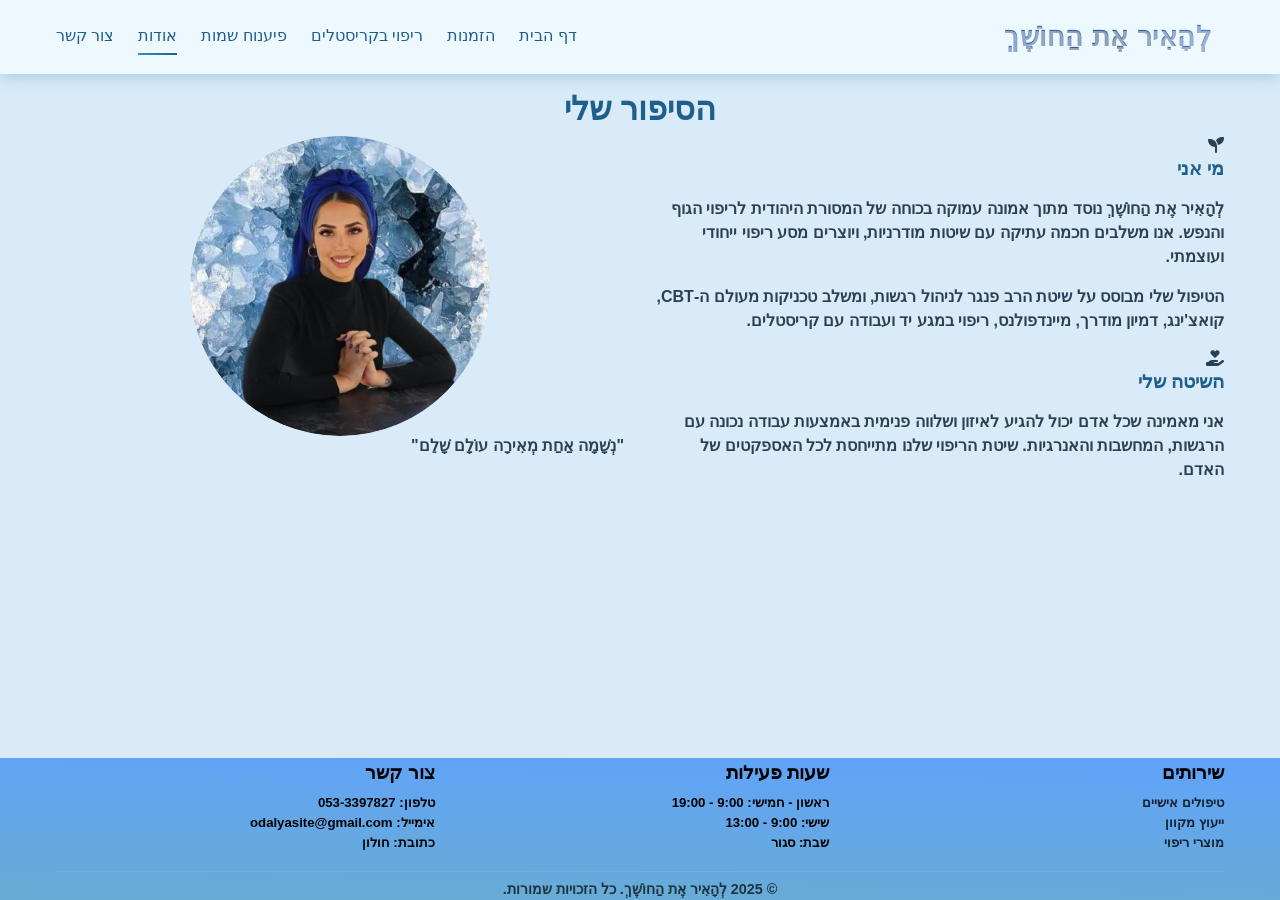
==== commit d4442644: "Update design: Add frames to galleries, center content, move pricelist, and update crystals styling" ====
--- a/about.html
+++ b/about.html
@@ -29,11 +29,7 @@
 
     <section class="hero about-hero">
         <div class="container">
-            <div class="hero-content">
-                <h1>אוֹדוֹת הַמֶּרְכָּז</h1>
-                <div class="intro-separator about-separator"></div>
-                <p class="about-hero-text">הכירו את הסיפור, החזון והאנשים שמאחורי לְהָאִיר אֶת הַחוֹשֶׁךְ</p>
-            </div>
+           
         </div>
     </section>
 
--- a/styles.css
+++ b/styles.css
@@ -187,8 +187,8 @@
 
 /* תפריט ניווט */
 header {
-    background-color: #f0f9fd;
-    box-shadow: 0 2px 15px rgba(2, 12, 17, 0.3);
+    background-color: #eef9ff;
+    box-shadow: 0 2px 15px rgba(28, 122, 168, 0.3);
     position: sticky;
     top: 0;
     z-index: 100;
@@ -209,8 +209,8 @@
     /* עיצוב טקסט */
     color: #ffffff;
     font-family: 'David', 'Rubik', 'Open Sans Hebrew', sans-serif;
-    font-size: 3.5rem;
-    font-weight: 700;
+    font-size: 2.5rem;
+    font-weight: 500;
     letter-spacing: 1px;
     
     /* צללית */
@@ -219,7 +219,7 @@
 
     
     /* אפקט מעבר חלק */
-    transition: all 0.3s ease;
+    transition: all 0.2s ease;
     
     /* הוספת cursor: pointer כדי שיהיה ברור שאפשר להצביע על הטקסט */
     cursor: pointer;
@@ -478,15 +478,44 @@
 
 .simple-gallery {
     display: grid;
-    grid-template-columns: repeat(3, minmax(0, 1fr));
-    gap: 1.5rem;
-    margin-top: 2rem;
+    grid-template-columns: repeat(auto-fit, minmax(260px, 1fr));
+    column-gap: 1rem;
+    row-gap: 1rem;
+    margin-top: 1.5rem;
     justify-items: center;
 }
 
+.gallery-item {
+    position: relative;
+    display: flex;
+    justify-content: center;
+    align-items: center;
+    padding: 0.375rem;
+    border-radius: 18px;
+    background: linear-gradient(160deg, rgba(184, 199, 218, 0.95), rgba(127, 158, 191, 0.88));
+    box-shadow: 0 8px 18px rgba(21, 58, 92, 0.12);
+    overflow: hidden;
+    transition: transform 0.25s ease, box-shadow 0.25s ease;
+}
+
+.gallery-item::before {
+    content: "";
+    position: absolute;
+    inset: 0;
+    border-radius: inherit;
+    border: 1px solid rgba(19, 70, 110, 0.45);
+    opacity: 0.85;
+    pointer-events: none;
+}
+
+.gallery-item:hover {
+    transform: translateY(-6px);
+    box-shadow: 0 22px 40px rgba(21, 58, 92, 0.2);
+}
+
 .gallery-image-simple {
-    width: 200px;
-    height: 200px;
+    width: 250px;
+    height: 250px;
     object-fit: cover;
     object-position: center;
     transform: none;
@@ -496,6 +525,14 @@
     -moz-user-select: none;
     -ms-user-select: none;
     pointer-events: none;
+    border-radius: 18px;
+    box-shadow: inset 0 0 0 1px rgba(255, 255, 255, 0.4);
+}
+
+.gallery-image-contain {
+    object-fit: contain;
+    background-color: rgba(235, 242, 249, 0.85);
+    border-radius: 18px;
 }
 
 .orders-hero {
@@ -596,6 +633,26 @@
     overflow: visible;
 }
 
+.orders-hero-image-frame {
+    position: relative;
+    padding: 1.2rem;
+    border-radius: 30px;
+    background: linear-gradient(160deg, rgba(184, 199, 218, 0.95), rgba(127, 158, 191, 0.88));
+    box-shadow: 0 26px 45px rgba(21, 58, 92, 0.2);
+    overflow: hidden;
+}
+
+.orders-hero-image-frame::before {
+    content: "";
+    position: absolute;
+    inset: 0.35rem;
+    border-radius: inherit;
+    border: 1px solid rgba(255, 255, 255, 0.68);
+    box-shadow: inset 0 0 24px rgba(255, 255, 255, 0.32),
+                inset 0 0 0 1px rgba(19, 70, 110, 0.35);
+    pointer-events: none;
+}
+
 .orders-hero-image img {
     display: block;
     width: 450px;
@@ -607,6 +664,10 @@
 
 .orders-section {
     padding: 4.5rem 0;
+}
+
+.orders-section#orders-gallery {
+    padding-bottom: 1.5rem;
 }
 
 .orders-section.bg-light {
@@ -1083,6 +1144,10 @@
         margin-top: 2.5rem;
     }
 
+    .orders-hero-image-frame {
+        padding: 0.85rem;
+    }
+
     .orders-section {
         padding: 3.5rem 0;
     }
@@ -1250,16 +1315,105 @@
 #crystal-benefits {
     padding-top: 0.5rem !important;
     padding-bottom: 0.5rem !important;
+    display: flex;
+    justify-content: center;
+    align-items: center;
+}
+
+#crystal-benefits .container {
+    display: flex;
+    flex-direction: column;
+    align-items: center;
+    text-align: center;
+    width: 100%;
+    max-width: 1200px;
 }
 
 #crystal-benefits .section-title {
     margin-bottom: 0.25rem !important;
     margin-top: 0 !important;
+    text-align: center !important;
+}
+
+#crystal-benefits .section-title h2 {
+    display: block !important;
+    width: 100% !important;
+    text-align: center !important;
 }
 
 #crystal-benefits .benefits-grid {
     margin-top: 0.5rem !important;
     margin-bottom: 0.5rem !important;
+    display: grid;
+    grid-template-columns: repeat(auto-fit, minmax(250px, 1fr));
+    gap: 1.5rem;
+    justify-items: center;
+    max-width: 1200px;
+    margin-left: auto;
+    margin-right: auto;
+}
+
+#crystal-benefits .benefit-item {
+    text-align: center;
+    max-width: 300px;
+    display: flex;
+    flex-direction: column;
+    align-items: center;
+}
+
+#crystal-benefits .benefit-icon {
+    display: flex;
+    align-items: center;
+    justify-content: center;
+    margin-bottom: 1rem;
+}
+
+#crystal-benefits .benefit-item h3 {
+    text-align: center;
+    margin-bottom: 0.5rem;
+}
+
+#crystal-benefits .benefit-item p {
+    text-align: center;
+}
+
+#contact-crystal {
+    display: flex;
+    justify-content: center;
+    align-items: center;
+}
+
+#contact-crystal .container {
+    display: flex;
+    justify-content: center;
+    align-items: center;
+    width: 100%;
+    max-width: 1200px;
+}
+
+#contact-crystal .contact-crystal-content {
+    display: flex;
+    flex-direction: column;
+    align-items: center;
+    text-align: center;
+    max-width: 800px;
+    margin: 0 auto;
+    width: 100%;
+}
+
+#contact-crystal .contact-crystal-content h2 {
+    text-align: center;
+    margin-bottom: 1rem;
+}
+
+#contact-crystal .contact-crystal-content p {
+    text-align: center;
+    margin-bottom: 1.5rem;
+}
+
+#contact-crystal .crystal-contact-btn {
+    display: inline-block;
+    margin: 0 auto;
 }
 
 /* צמצום רווחים בעמוד index.html */
@@ -1358,6 +1512,38 @@
 
 #contact-form-section .section-title {
     margin-bottom: 0.25rem !important;
+    text-align: center !important;
+}
+
+#contact-form-section .section-title h2 {
+    display: block !important;
+    width: 100% !important;
+    text-align: center !important;
+}
+
+#contact-form-section .form-wrapper {
+    display: flex;
+    flex-direction: column;
+    align-items: center;
+    justify-content: center;
+    text-align: center;
+    max-width: 600px;
+    margin: 0 auto;
+}
+
+#contact-form-section .form-intro {
+    text-align: center;
+    margin-bottom: 1.5rem;
+}
+
+#contact-form-section .form-intro p {
+    text-align: center;
+}
+
+#contact-form-section .whatsapp-contact {
+    display: flex;
+    justify-content: center;
+    align-items: center;
 }
 
 /* כרטיסים */
@@ -1369,6 +1555,142 @@
     display: grid;
     grid-template-columns: repeat(auto-fit, minmax(300px, 1fr));
     gap: 1rem;
+}
+
+.services-tagline {
+    max-width: 780px;
+    margin: 0.75rem auto 2.5rem;
+    text-align: center;
+    font-size: 1.1rem;
+    line-height: 1.9;
+    color: rgba(21, 58, 92, 0.87);
+    font-weight: 500;
+}
+
+.services-showcase {
+    display: grid;
+    grid-template-columns: repeat(auto-fit, minmax(260px, 1fr));
+    gap: 1.75rem;
+}
+
+.service-card {
+    position: relative;
+    background: linear-gradient(165deg, rgba(255, 255, 255, 0.98), rgba(224, 236, 247, 0.96));
+    border-radius: 22px;
+    padding: 2.25rem 2rem 2.5rem;
+    box-shadow: 0 25px 45px rgba(12, 44, 78, 0.16);
+    overflow: hidden;
+    display: flex;
+    flex-direction: column;
+    gap: 1.75rem;
+    transition: transform 0.3s ease, box-shadow 0.3s ease;
+    border: 1px solid rgba(30, 95, 140, 0.12);
+}
+
+.service-card::before {
+    content: "";
+    position: absolute;
+    inset: -40px;
+    background: radial-gradient(circle at top left, rgba(212, 175, 55, 0.35), transparent 52%);
+    opacity: 0.7;
+    pointer-events: none;
+}
+
+.service-card:hover {
+    transform: translateY(-8px);
+    box-shadow: 0 30px 58px rgba(12, 44, 78, 0.2);
+}
+
+.service-card-header {
+    position: relative;
+    z-index: 1;
+    text-align: center;
+    display: flex;
+    flex-direction: column;
+    align-items: center;
+    gap: 0.65rem;
+}
+
+.service-card h3 {
+    font-size: 1.6rem;
+    margin: 0;
+    color: var(--accent-color);
+}
+
+.service-intro {
+    font-size: 1.05rem;
+    line-height: 1.8;
+    margin: 0;
+    color: rgba(21, 58, 92, 0.85);
+    font-weight: 500;
+}
+
+.service-features {
+    position: relative;
+    z-index: 1;
+    list-style: none;
+    padding: 0;
+    margin: 0;
+    display: flex;
+    flex-direction: column;
+    gap: 0.75rem;
+}
+
+.service-features li {
+    display: flex;
+    align-items: flex-start;
+    gap: 0.55rem;
+    font-size: 0.98rem;
+    line-height: 1.7;
+    color: rgba(12, 36, 62, 0.9);
+    font-weight: 500;
+}
+
+.service-features li span {
+    color: var(--secondary-color);
+    font-weight: 700;
+    font-size: 1rem;
+    flex-shrink: 0;
+    margin-top: 0.1rem;
+}
+
+.service-cta {
+    position: relative;
+    z-index: 1;
+    align-self: center;
+    margin-top: auto;
+    display: inline-flex;
+    align-items: center;
+    justify-content: center;
+    padding: 0.85rem 2.25rem;
+    border-radius: 999px;
+    background: linear-gradient(135deg, #d4af37, #b99124);
+    color: #fff;
+    font-weight: 700;
+    letter-spacing: 0.02em;
+    text-decoration: none;
+    box-shadow: 0 12px 24px rgba(180, 130, 20, 0.25);
+    transition: transform 0.2s ease, box-shadow 0.2s ease;
+}
+
+.service-cta:hover {
+    transform: translateY(-3px);
+    box-shadow: 0 16px 28px rgba(20, 60, 96, 0.3);
+}
+
+@media (max-width: 768px) {
+    .services-tagline {
+        font-size: 1rem;
+        margin-bottom: 2rem;
+    }
+
+    .services-showcase {
+        gap: 1.25rem;
+    }
+
+    .service-card {
+        padding: 2rem 1.6rem 2.1rem;
+    }
 }
 
 .card {
@@ -1516,74 +1838,85 @@
 /* קריסטלים - Grid קומפקטי עם hover */
 .crystal-grid {
     display: grid;
-    grid-template-columns: repeat(6, 1fr);
-    gap: 1.5rem;
+    grid-template-columns: repeat(auto-fit, minmax(260px, 1fr));
+    column-gap: 1rem;
+    row-gap: 1rem;
     margin: 2rem 0;
     padding: 2rem 0;
+    justify-items: center;
 }
 
 .crystal-grid .crystal-item {
-    background: var(--light-color);
+    background: transparent;
     border-radius: 12px;
-    overflow: hidden;
-    box-shadow: 0 2px 8px rgba(0, 0, 0, 0.08);
-    border: 1px solid rgba(60, 141, 188, 0.1);
+    overflow: visible;
+    box-shadow: none;
+    border: none;
     position: relative;
     height: 100%;
     display: flex;
     flex-direction: column;
     transform: none !important;
+    align-items: center;
 }
 
 
 .crystal-grid .crystal-img {
-    width: 400px;
-    height: 400px;
+    width: fit-content;
+    height: fit-content;
     max-width: 100%;
-    background-color: var(--light-color);
     flex-shrink: 0;
-    overflow: hidden;
+    overflow: visible;
     position: relative;
     display: flex;
     align-items: center;
     justify-content: center;
     margin: 0 auto;
+    padding: 0.375rem;
+    border-radius: 18px;
+    background: linear-gradient(160deg, rgba(184, 199, 218, 0.95), rgba(127, 158, 191, 0.88));
+    box-shadow: 0 8px 18px rgba(21, 58, 92, 0.12);
+    transition: transform 0.25s ease, box-shadow 0.25s ease;
+}
+
+.crystal-grid .crystal-img::before {
+    content: "";
+    position: absolute;
+    inset: 0;
+    border-radius: inherit;
+    border: 1px solid rgba(19, 70, 110, 0.45);
+    opacity: 0.85;
+    pointer-events: none;
+    z-index: 1;
+}
+
+.crystal-grid .crystal-item:hover .crystal-img {
+    transform: translateY(-6px);
+    box-shadow: 0 22px 40px rgba(21, 58, 92, 0.2);
 }
 
 .crystal-grid .crystal-img img {
-    width: 100%;
-    height: 100%;
+    width: 250px;
+    height: 250px;
+    max-width: 100%;
     object-fit: cover;
+    object-position: center;
+    border-radius: 18px;
+    display: block;
+    user-select: none;
+    -webkit-user-select: none;
+    -moz-user-select: none;
+    -ms-user-select: none;
+    pointer-events: none;
+    position: relative;
+    z-index: 0;
+    box-shadow: inset 0 0 0 1px rgba(255, 255, 255, 0.4);
 }
 
 @media (max-width: 480px) {
-    .crystal-grid .crystal-img {
-        width: 100%;
-        height: auto;
-    }
-}
-
-@media (max-width: 1400px) {
-    .crystal-grid {
-        grid-template-columns: repeat(4, 1fr);
-    }
-}
-
-@media (max-width: 1024px) {
-    .crystal-grid {
-        grid-template-columns: repeat(3, 1fr);
-    }
-}
-
-@media (max-width: 768px) {
-    .crystal-grid {
-        grid-template-columns: repeat(2, 1fr);
-    }
-}
-
-@media (max-width: 520px) {
-    .crystal-grid {
-        grid-template-columns: 1fr;
+    .crystal-grid .crystal-img img {
+        width: 200px;
+        height: 200px;
     }
 }
 
@@ -1593,6 +1926,10 @@
     flex-grow: 1;
     display: flex;
     flex-direction: column;
+    align-items: center;
+    text-align: center;
+    width: 100%;
+    max-width: 280px;
 }
 
 .crystal-grid .crystal-name {
@@ -1605,7 +1942,7 @@
 .crystal-grid .crystal-separator-mini {
     width: 30px;
     height: 2px;
-    margin-bottom: 0.5rem;
+    margin: 0 auto 0.5rem auto;
 }
 
 .crystal-grid .crystal-properties {
@@ -1680,7 +2017,7 @@
 }
 
 .crystal-carousel-track .crystal-item .crystal-img {
-    height: 180px !important;
+    height: 200px !important;
 }
 
 /* כל התמונות באותו גודל */
@@ -1688,7 +2025,7 @@
 .crystal-carousel-track .crystal-item.side-item .crystal-img,
 .crystal-carousel-track .crystal-item.mid-item .crystal-img,
 .crystal-carousel-track .crystal-item.center-item .crystal-img {
-    height: 180px !important;
+    height: 200px !important;
     width: 100% !important;
 }
 
@@ -1774,6 +2111,10 @@
     border-radius: 10px;
     box-shadow: 0 5px 15px rgba(0, 0, 0, 0.1);
     margin-bottom: 2rem;
+    display: flex;
+    flex-direction: column;
+    align-items: center;
+    text-align: center;
 }
 
 .form-group {
@@ -1790,6 +2131,12 @@
     padding: 0.8rem;
     border: 1px solid #ddd;
     border-radius: 5px;
+}
+
+.name-analysis-btn {
+    display: block;
+    margin: 1rem auto 0;
+    text-align: center;
 }
 
 .name-result {
@@ -2170,8 +2517,8 @@
 }
 
 .popup-large-image {
-    width: 150% !important;
-    height: 150% !important;
+    width: 100% !important;
+    height: 100% !important;
     border-radius: 8px !important;
     border: none !important;
     object-fit: cover;
@@ -2217,37 +2564,45 @@
 }
 
 .popup-close {
-    background: linear-gradient(135deg, #d4af37 0%, #b8941f 100%);
-    border: 2px solid #8b6914;
-    color: #3d2817;
-    padding: 0.8rem 2.2rem;
-    border-radius: 6px;
+    display: inline-flex;
+    align-items: center;
+    justify-content: center;
+    padding: 0.85rem 2.25rem;
+    border-radius: 999px;
+    background: linear-gradient(135deg, #d4af37, #b99124);
+    color: #fff;
+    font-weight: 700;
+    letter-spacing: 0.02em;
+    border: none;
     cursor: pointer;
     font-size: 0.95rem;
-    font-weight: 600;
-    transition: all 0.3s ease;
-    margin-top: 0.375rem;
-    letter-spacing: 0.03em;
-    box-shadow: 0 4px 15px rgba(212, 175, 55, 0.4),
-                0 2px 5px rgba(0, 0, 0, 0.2),
-                inset 0 1px 0 rgba(255, 255, 255, 0.3);
-    text-shadow: 0 1px 2px rgba(0, 0, 0, 0.2);
+    transition: transform 0.2s ease, box-shadow 0.2s ease;
+    margin-top: 0.75rem;
+    box-shadow: 0 12px 24px rgba(180, 130, 20, 0.25);
+}
+
+.popup-cta {
+    display: inline-flex;
+    align-items: center;
+    justify-content: center;
+    margin-top: 0.75rem;
+    margin-bottom: 0.75rem;
+    padding: 0.85rem 2.25rem;
+    font-size: 0.95rem;
+    font-weight: 700;
+    border-radius: 999px;
+    text-decoration: none;
+    transition: transform 0.2s ease, box-shadow 0.2s ease;
 }
 
 .popup-close:hover {
-    background: linear-gradient(135deg, #e5c547 0%, #c9a529 100%);
-    border-color: #a67c00;
-    transform: translateY(-2px);
-    box-shadow: 0 6px 20px rgba(212, 175, 55, 0.5),
-                0 3px 8px rgba(0, 0, 0, 0.3),
-                inset 0 1px 0 rgba(255, 255, 255, 0.4);
+    transform: translateY(-3px);
+    box-shadow: 0 16px 28px rgba(20, 60, 96, 0.3);
 }
 
 .popup-close:active {
-    transform: translateY(0);
-    box-shadow: 0 3px 10px rgba(212, 175, 55, 0.3),
-                0 1px 3px rgba(0, 0, 0, 0.2),
-                inset 0 1px 0 rgba(255, 255, 255, 0.2);
+    transform: translateY(-1px);
+    box-shadow: 0 10px 20px rgba(180, 130, 20, 0.25);
 }
 
 /* התאמת פופאפ למסכים קטנים (טלפון) */
@@ -2272,6 +2627,10 @@
         width: 350% !important;
         height: 350% !important;
     }
+
+    .popup-cta {
+        width: 100%;
+    }
     
     .popup-message h2 {
         font-size: 1.5rem;
@@ -2284,10 +2643,10 @@
     }
     
     .popup-close {
-        padding: 0.65rem 1.5rem;
-        font-size: 0.9rem;
+        padding: 0.85rem 2.25rem;
+        font-size: 0.95rem;
         width: 100%;
-        max-width: 200px;
+        max-width: none;
     }
 }
 
@@ -2489,7 +2848,8 @@
     }
     
     .crystal-grid .crystal-img {
-        height: 180px;
+        width: 200px;
+        height: 200px;
     }
     
     .crystal-grid .crystal-info {
@@ -2547,7 +2907,7 @@
     }
     
     .crystal-carousel-track .crystal-item.center-item .crystal-img {
-        height: 180px !important;
+        height: 200px !important;
     }
     
     .about-content {
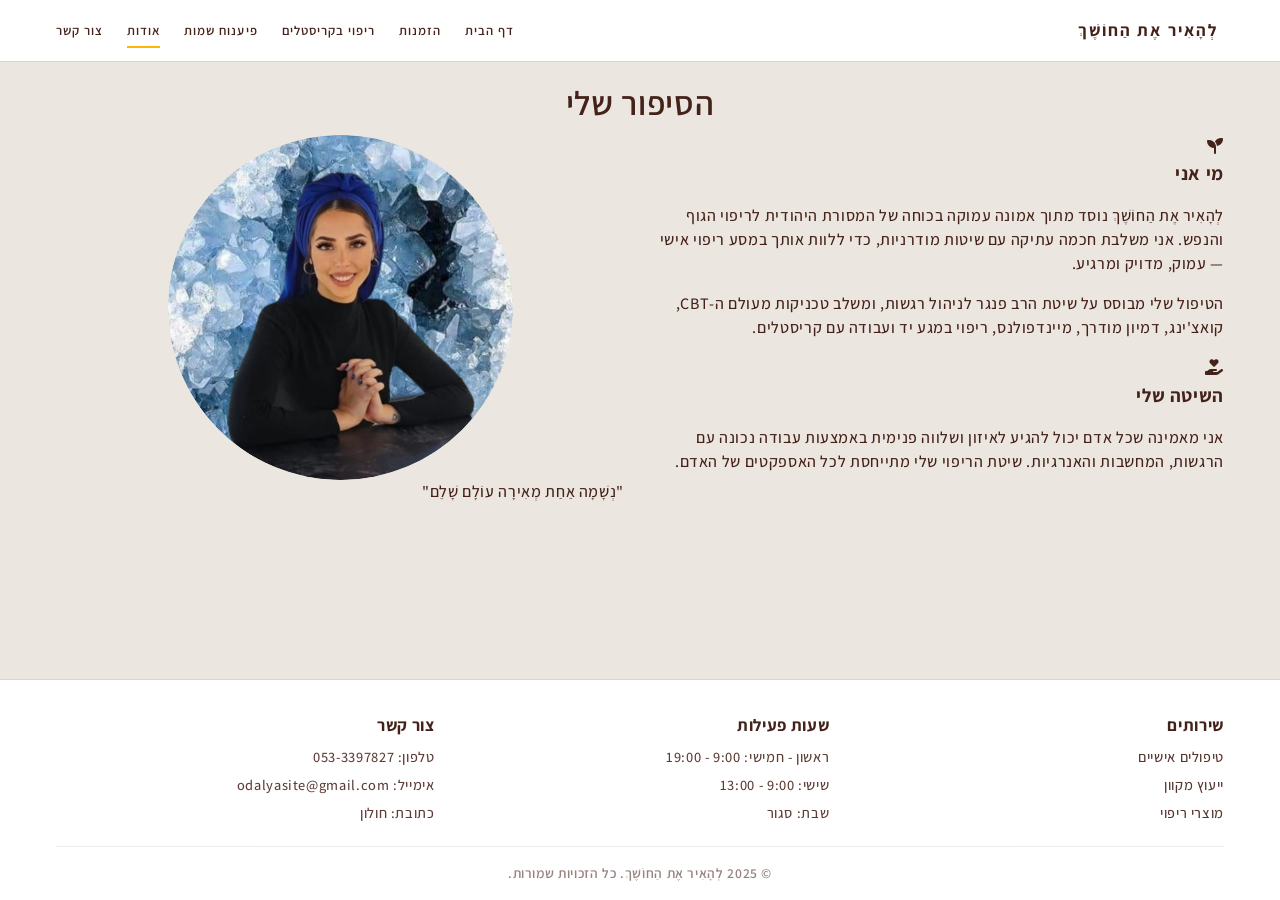
==== commit 1810ce63: "25+6/+" ====
--- a/about.html
+++ b/about.html
@@ -44,14 +44,14 @@
                         <i class="fas fa-seedling"></i>
                     </div>
                     <h3>מי אני</h3>
-                    <p>לְהָאִיר אֶת הַחוֹשֶׁךְ נוסד מתוך אמונה עמוקה בכוחה של המסורת היהודית לריפוי הגוף והנפש. אנו משלבים חכמה עתיקה עם שיטות מודרניות, ויוצרים מסע ריפוי ייחודי ועוצמתי.</p>
+                    <p>לְהָאִיר אֶת הַחוֹשֶׁךְ נוסד מתוך אמונה עמוקה בכוחה של המסורת היהודית לריפוי הגוף והנפש. אני משלבת חכמה עתיקה עם שיטות מודרניות, כדי ללוות אותך במסע ריפוי אישי — עמוק, מדויק ומרגיע.</p>
                     <p>הטיפול שלי מבוסס על שיטת הרב פנגר לניהול רגשות, ומשלב טכניקות מעולם ה-CBT, קואצ'ינג, דמיון מודרך, מיינדפולנס, ריפוי במגע יד ועבודה עם קריסטלים.</p>
                     
                     <div class="story-icon">
                         <i class="fas fa-hand-holding-heart"></i>
                     </div>
                     <h3>השיטה שלי</h3>
-                    <p>אני מאמינה שכל אדם יכול להגיע לאיזון ושלווה פנימית באמצעות עבודה נכונה עם הרגשות, המחשבות והאנרגיות. שיטת הריפוי שלנו מתייחסת לכל האספקטים של האדם.</p>
+                    <p>אני מאמינה שכל אדם יכול להגיע לאיזון ושלווה פנימית באמצעות עבודה נכונה עם הרגשות, המחשבות והאנרגיות. שיטת הריפוי שלי מתייחסת לכל האספקטים של האדם.</p>
                 </div>
                 <div class="about-img-container">
                     <div class="about-img-frame">
--- a/styles.css
+++ b/styles.css
@@ -1,3 +1,5 @@
+@import url("https://fonts.googleapis.com/css2?family=Assistant:wght@400;500;600;700&display=swap");
+
 section,
 section::before,
 section::after,
@@ -20,19 +22,9 @@
 #name-meaning,
 #name-analysis,
 #name-components {
-    padding: 4rem 0;
-}
-
-#name-meaning {
-    background: rgba(245, 248, 255, 0.9);
-}
-
-#name-analysis {
-    background: rgba(231, 240, 255, 0.9);
-}
-
-#name-components {
-    background: rgba(240, 246, 255, 0.9);
+    padding: clamp(1rem, 3vw, 2.5rem) 0;
+    background: transparent !important;
+    background-image: none !important;
 }
 
 .promo-banner {
@@ -40,7 +32,7 @@
     bottom: 1.5rem;
     left: 50%;
     transform: translateX(-50%);
-    background: rgba(30, 95, 140, 0.92);
+    background: rgba(68, 34, 25, 0.94);
     color: #fff;
     border-radius: 999px;
     padding: 0.75rem 1.2rem;
@@ -147,35 +139,68 @@
     }
 }
 :root {
-    --primary-color: #b5d6e8;
-    --secondary-color: #3c8dbc;
-    --accent-color: #1e5f8c;
-    --light-color: #f0f7fc;
-    --text-color: #2a4054;
+    --primary-color: #dfd4c7;
+    --secondary-color: #6e4736;
+    --accent-color: #442219;
+    --light-color: #f7eedd;
+    --text-color: #442219;
+    --surface-page: #ebe6e0;
+    --surface-card: #fffcf8;
+    --border-subtle: rgba(68, 34, 25, 0.12);
+    --highlight: #ffb503;
+    --ink: #1a1b18;
 }
 
 * {
     margin: 0;
     padding: 0;
     box-sizing: border-box;
-    font-family: 'Segoe UI', Tahoma, Geneva, Verdana, sans-serif;
+    font-family: "Assistant", "Segoe UI", Tahoma, Geneva, Verdana, sans-serif;
 }
 
 html {
     font-size: 16px;
     height: 100%;
+    overflow-x: clip;
 }
 
 body {
-    background-color: #d9eaf8;
+    background-color: var(--surface-page);
     color: var(--text-color);
-    line-height: 1.3;
+    line-height: calc(1 + 0.55);
+    letter-spacing: 0.04em;
     -webkit-text-size-adjust: 100%;
     -ms-text-size-adjust: 100%;
-    font-weight: bold;
+    font-weight: 500;
     min-height: 100vh;
     display: flex;
     flex-direction: column;
+}
+
+/* וידאו רקע — עמוד ראשי */
+.page-bg-video {
+    position: fixed;
+    inset: 0;
+    width: 100%;
+    height: 100%;
+    object-fit: cover;
+    object-position: 50% 50%;
+    z-index: -2;
+    pointer-events: none;
+}
+
+.page-bg-overlay {
+    position: fixed;
+    inset: 0;
+    z-index: -1;
+    pointer-events: none;
+    background: linear-gradient(180deg, rgba(235, 230, 224, 0.59) 0%, rgba(235, 230, 224, 0.69) 100%);
+}
+
+@media (prefers-reduced-motion: reduce) {
+    .page-bg-video {
+        display: none;
+    }
 }
 
 .container {
@@ -185,10 +210,30 @@
     width: 100%;
 }
 
+.announcement-bar {
+    background: linear-gradient(180deg, #f7eedd 0%, #f0e6d4 100%);
+    color: var(--ink);
+    text-align: center;
+    font-size: 0.9rem;
+    padding: 0.55rem 0;
+    border-bottom: 1px solid rgba(68, 34, 25, 0.08);
+}
+
+.announcement-bar__inner p {
+    margin: 0;
+    line-height: 1.5;
+}
+
+.announcement-bar strong {
+    color: var(--accent-color);
+    font-weight: 700;
+}
+
 /* תפריט ניווט */
 header {
-    background-color: #eef9ff;
-    box-shadow: 0 2px 15px rgba(28, 122, 168, 0.3);
+    background-color: #fff;
+    border-bottom: 1px solid #d2d5d9;
+    box-shadow: none;
     position: sticky;
     top: 0;
     z-index: 100;
@@ -206,30 +251,19 @@
 }
 
 .hero-content h1 {
-    /* עיצוב טקסט */
-    color: #ffffff;
-    font-family: 'David', 'Rubik', 'Open Sans Hebrew', sans-serif;
-    font-size: 2.5rem;
-    font-weight: 500;
-    letter-spacing: 1px;
-    
-    /* צללית */
-    text-shadow: 0 0 10px rgba(255, 255, 255, 0.6),
-                 2px 2px 5px rgba(0, 0, 0, 0.4);
-
-    
-    /* אפקט מעבר חלק */
-    transition: all 0.2s ease;
-    
-    /* הוספת cursor: pointer כדי שיהיה ברור שאפשר להצביע על הטקסט */
-    cursor: pointer;
-}
-
-/* האנימציה פועלת רק כשעוברים עם העכבר על הטקסט עצמו */
+    color: var(--accent-color);
+    font-family: "Assistant", "David", "Rubik", "Open Sans Hebrew", sans-serif;
+    font-size: clamp(2rem, 4vw, 2.85rem);
+    font-weight: 600;
+    letter-spacing: 0.02em;
+    text-shadow: none;
+    transition: color 0.2s ease, transform 0.2s ease;
+    cursor: default;
+}
+
 .hero-content h1:hover {
-    transform: scale(1.03);
-    text-shadow: 0 0 15px rgba(255, 255, 255, 0.8),
-                 3px 3px 7px rgba(0, 0, 0, 0.5);
+    transform: none;
+    color: var(--secondary-color);
 }
 
 nav {
@@ -242,17 +276,15 @@
 
 /* עיצוב חדש ללוגו בתפריט הניווט */
 .logo {
-    font-size: 1.7rem;
-    font-weight: bold;
-    background: linear-gradient(to right, #2d5aa0 0%, #1e4a7e 50%, #3d6bb8 100%);
-    -webkit-background-clip: text;
-    -webkit-text-fill-color: transparent;
-    background-clip: text;
-    text-fill-color: transparent;
-    padding: 0.5rem 0.8rem;
+    font-size: 1.05rem;
+    font-weight: 700;
+    color: var(--accent-color);
+    padding: 0.5rem 0.4rem;
     position: relative;
-    letter-spacing: 0.5px;
-    text-shadow: 0px 1px 1px rgba(255, 255, 255, 0.5);
+    letter-spacing: 0.12em;
+    text-transform: uppercase;
+    line-height: 1.35;
+    max-width: min(100%, 14rem);
 }
 
 .logo:before {
@@ -277,7 +309,10 @@
 .menu a {
     text-decoration: none;
     color: var(--accent-color);
-    font-weight: 500;
+    font-weight: 600;
+    font-size: 0.8rem;
+    letter-spacing: 0.08em;
+    text-transform: uppercase;
     padding: 0.5rem 0;
     display: block;
     position: relative; /* חשוב בשביל הקו התחתון */
@@ -291,7 +326,7 @@
     height: 2px;
     bottom: 0;
     left: 0;
-    background: linear-gradient(to right, var(--secondary-color), var(--accent-color));
+    background: var(--highlight);
     transition: width 0.3s ease;
 }
 
@@ -314,7 +349,7 @@
     border: none;
     font-size: 1.8rem;
     cursor: pointer;
-    color: var(--accent-color);
+    color: var(--ink);
     position: relative;
     z-index: 101;
     padding: 0.5rem;
@@ -357,61 +392,66 @@
     width: 200px;
     height: 200px;
     border-radius: 50%;
-    border: 3px solid #3c8dbc;
+    border: 3px solid rgba(68, 34, 25, 0.35);
     object-fit: cover;
-    box-shadow: 0 3px 10px rgba(0, 0, 0, 0.2);
+    box-shadow: 0 16px 40px rgba(68, 34, 25, 0.12);
 }
 
 .hero h1 {
     font-size: 2.88rem;
     margin-bottom: 0.08rem;
     color: var(--accent-color);
-    text-shadow: 0 2px 10px rgba(255, 255, 255, 0.8);
-    line-height: 1.1;
+    text-shadow: none;
+    line-height: 1.15;
 }
 
 .hero p {
-    font-size: 1.3rem;
+    font-size: 1.15rem;
     margin-bottom: 0.01rem;
     max-width: 80%;
     margin-left: auto;
     margin-right: auto;
-    line-height: 1.5;
-    font-weight: bold;
+    line-height: 1.55;
+    font-weight: 500;
+    color: rgba(68, 34, 25, 0.9);
 }
 
 /* עיצוב לתיאור התפקיד */
 .profession-title {
-    font-size: 1.4rem;
+    font-size: 1.15rem;
     color: var(--secondary-color);
-    margin: 0.2rem 0 1rem;
-    font-weight: 500;
-    letter-spacing: 0.5px;
+    margin: 0.35rem 0 1rem;
+    font-weight: 600;
+    letter-spacing: 0.12em;
+    text-transform: uppercase;
     position: relative;
     display: inline-block;
-    line-height: 1.3;
+    line-height: 1.4;
 }
 
 .profession-title::before,
 .profession-title::after {
     content: "✦";
     display: inline-block;
-    color: var(--accent-color);
-    opacity: 0.7;
+    color: var(--highlight);
+    opacity: 0.85;
     margin: 0 10px;
-    font-size: 0.9rem;
+    font-size: 0.75rem;
 }
 
 /* עיצוב משופר לטקסט המנוקד באזור הגיבור */
 .intro-text-container {
-    max-width: 60%;
+    max-width: min(60%, 42rem);
     margin: 0 auto 2rem;
-    padding: 1rem;
-    background-color: rgba(240, 247, 252, 0.9);
-    border-radius: 15px;
-    box-shadow: 0 5px 15px rgba(247, 226, 226, 0.08);
+    padding: 1.35rem 1.5rem;
+    background-color: rgba(255, 252, 248, 0.5);
+    border-radius: 18px;
+    border: 1px solid var(--border-subtle);
+    box-shadow: 0 12px 32px rgba(68, 34, 25, 0.06);
     position: relative;
     overflow: hidden;
+    -webkit-backdrop-filter: blur(8px);
+    backdrop-filter: blur(8px);
 }
 
 .intro-text-container::before {
@@ -426,7 +466,7 @@
 .intro-heading {
     font-size: 1.5rem;
     color: var(--accent-color);
-    font-weight: 700;
+    font-weight: 800;
     margin-bottom: 1rem;
     text-align: center;
     line-height: 1.5;
@@ -436,27 +476,672 @@
     width: 60%;
     height: 1px;
     margin: 1rem auto;
-    background: linear-gradient(to right, transparent, var(--secondary-color), transparent);
+    background: linear-gradient(to right, transparent, rgba(68, 34, 25, 0.25), transparent);
 }
 
 .intro-content {
-    font-size: 1.2rem;
+    font-size: 1.05rem;
     margin-bottom: 1rem;
-    line-height: 1.7;
+    line-height: 1.75;
     text-align: center;
-    font-weight: bold;
+    font-weight: 650;
+    color: rgba(44, 20, 14, 0.98);
 }
 
 .intro-footer {
     font-size: 1.2rem;
     color: var(--accent-color);
-    font-weight: 600;
+    font-weight: 750;
     text-align: center;
     margin-top: 1rem;
     margin-bottom: 0;
     line-height: 1.7;
 }
 
+/* חנות תכשיטים — דף הבית */
+.jewelry-store {
+    width: 100%;
+    margin: 1.75rem auto 0;
+    padding: 1.25rem 1.25rem 1.35rem;
+    max-width: min(100%, 56rem);
+    border-radius: 22px;
+    border: none;
+    background: transparent;
+    -webkit-backdrop-filter: none;
+    backdrop-filter: none;
+    box-shadow: none;
+    position: relative;
+    overflow: hidden;
+}
+
+.jewelry-store::before {
+    content: "";
+    position: absolute;
+    inset: -60px -60px auto auto;
+    width: 220px;
+    height: 220px;
+    background: radial-gradient(circle at top right, rgba(255, 181, 3, 0.25), transparent 60%);
+    pointer-events: none;
+    transform: rotate(10deg);
+}
+
+.jewelry-store__head {
+    text-align: center;
+    position: relative;
+    z-index: 1;
+    margin-bottom: 1.1rem;
+}
+
+.jewelry-store__title {
+    font-size: clamp(1.35rem, 3.2vw, 2.0rem);
+    color: var(--accent-color);
+    font-weight: 800;
+    margin: 0 0 0.55rem;
+    text-shadow: none;
+    display: inline-block;
+    padding: 0.35rem 0.9rem;
+    border-radius: 999px;
+    background: transparent;
+    border: none;
+}
+
+.jewelry-store__lead {
+    margin: 0.35rem 0 0;
+    color: rgba(44, 20, 14, 0.92);
+    font-weight: 650;
+    line-height: 1.6;
+    background: transparent;
+}
+
+.jewelry-store__section-title {
+    margin: 1.05rem 0 0.65rem;
+    font-size: 1.05rem;
+    font-weight: 900;
+    color: var(--accent-color);
+    letter-spacing: 0.08em;
+    text-transform: uppercase;
+    text-align: center;
+}
+
+.jewelry-store__section-title a {
+    color: inherit;
+    text-decoration: none;
+}
+
+.jewelry-store__section-title a:hover,
+.jewelry-store__section-title a:focus-visible {
+    color: var(--secondary-color);
+    text-decoration: underline;
+    text-underline-offset: 0.22em;
+}
+
+.jewelry-store__section-title--spaced {
+    margin-top: 1.55rem;
+}
+
+.jewelry-store__lead {
+    margin: 0;
+    color: rgba(44, 20, 14, 0.92);
+    font-weight: 600;
+    line-height: 1.65;
+    max-width: 40rem;
+    margin-inline: auto;
+    position: relative;
+    z-index: 1;
+}
+
+.jewelry-store__grid {
+    position: relative;
+    z-index: 1;
+    display: grid;
+    grid-template-columns: repeat(auto-fit, minmax(160px, 1fr));
+    gap: 1.05rem;
+    margin-top: 1.15rem;
+}
+
+.jewelry-store__carousel {
+    position: relative;
+    z-index: 1;
+    margin-top: 1.15rem;
+}
+
+.jewelry-store__grid--carousel {
+    display: flex;
+    gap: 1rem;
+    margin-top: 0;
+    overflow-x: auto;
+    padding: 0.25rem 0.25rem 0.5rem;
+    scroll-snap-type: x mandatory;
+    -webkit-overflow-scrolling: touch;
+    scrollbar-width: none;
+    -ms-overflow-style: none;
+}
+
+.jewelry-store__grid--carousel::-webkit-scrollbar {
+    display: none;
+}
+
+.jewelry-store__grid--carousel::-webkit-scrollbar-thumb {
+    background: rgba(68, 34, 25, 0.18);
+    border-radius: 999px;
+}
+
+.jewelry-store__grid--carousel .jewelry-store__item {
+    flex: 0 0 min(220px, 72vw);
+    scroll-snap-align: start;
+}
+
+.jewelry-store__nav {
+    position: absolute;
+    top: calc(50% - 1.25rem);
+    width: 2.5rem;
+    height: 2.5rem;
+    border-radius: 999px;
+    border: 1px solid rgba(68, 34, 25, 0.18);
+    background: rgba(255, 252, 248, 0.65);
+    color: var(--accent-color);
+    font-weight: 900;
+    font-size: 1.5rem;
+    line-height: 1;
+    display: inline-flex;
+    align-items: center;
+    justify-content: center;
+    cursor: pointer;
+    box-shadow: 0 10px 22px rgba(68, 34, 25, 0.10);
+    z-index: 5;
+}
+
+.jewelry-store__nav--prev {
+    right: 0.35rem;
+}
+
+.jewelry-store__nav--next {
+    left: 0.35rem;
+}
+
+@media (prefers-reduced-motion: reduce) {
+    .jewelry-store__nav {
+        display: inline-flex;
+    }
+}
+
+.jewelry-store__item {
+    display: flex;
+    flex-direction: column;
+    position: relative;
+    text-decoration: none;
+    border-radius: 18px;
+    overflow: hidden;
+    border: 1px solid rgba(68, 34, 25, 0.12);
+    background: rgba(255, 252, 248, 0.12);
+    transition: transform 0.22s ease, box-shadow 0.22s ease, border-color 0.22s ease;
+}
+
+.jewelry-store__media {
+    position: relative;
+    aspect-ratio: 1 / 1;
+    overflow: hidden;
+}
+
+.jewelry-store__body {
+    padding-bottom: 0.1rem;
+}
+
+.jewelry-store__item:hover,
+.jewelry-store__item:focus-visible {
+    transform: translateY(-6px);
+    box-shadow: 0 24px 46px rgba(68, 34, 25, 0.14);
+    border-color: rgba(68, 34, 25, 0.20);
+}
+
+.jewelry-store__img {
+    width: 100%;
+    height: 100%;
+    object-fit: cover;
+    object-position: center;
+    display: block;
+    transform: scale(1.01);
+    transition: transform 0.35s ease;
+}
+
+.jewelry-store__item:hover .jewelry-store__img,
+.jewelry-store__item:focus-visible .jewelry-store__img {
+    transform: scale(1.08);
+}
+
+.jewelry-store__img--contain {
+    object-fit: contain;
+    background: rgba(235, 230, 224, 0.75);
+}
+
+.jewelry-store__label {
+    display: block;
+    padding: 0.85rem 0.85rem 0.55rem;
+    text-align: center;
+    font-size: 0.95rem;
+    font-weight: 900;
+    color: var(--accent-color);
+    background: transparent;
+    text-shadow: none;
+}
+
+.jewelry-store__meta {
+    position: absolute;
+    inset: 0;
+    pointer-events: none;
+}
+
+.jewelry-store__price {
+    position: absolute;
+    top: 0.65rem;
+    left: 0.65rem;
+    display: inline-flex;
+    align-items: center;
+    justify-content: center;
+    padding: 0.35rem 0.55rem;
+    border-radius: 999px;
+    background: rgba(26, 27, 24, 0.72);
+    color: #fff;
+    font-weight: 800;
+    font-size: 0.9rem;
+    letter-spacing: 0.02em;
+    text-shadow: 0 2px 12px rgba(0, 0, 0, 0.35);
+}
+
+.jewelry-store__actions {
+    display: grid;
+    grid-template-columns: 1fr auto;
+    gap: 0.55rem;
+    padding: 0 0.85rem 0.95rem;
+}
+
+.jewelry-store__add {
+    appearance: none;
+    border: 1px solid rgba(255, 255, 255, 0.35);
+    background: rgba(26, 27, 24, 0.72);
+    color: #fff;
+    font-weight: 800;
+    letter-spacing: 0.02em;
+    padding: 0.55rem 0.8rem;
+    border-radius: 14px;
+    cursor: pointer;
+    transition: transform 0.15s ease, background 0.15s ease;
+}
+
+.jewelry-store__add:hover {
+    transform: translateY(-1px);
+    background: rgba(68, 34, 25, 0.82);
+}
+
+.jewelry-store__details {
+    display: inline-flex;
+    align-items: center;
+    justify-content: center;
+    padding: 0.55rem 0.75rem;
+    border-radius: 14px;
+    text-decoration: none;
+    background: rgba(255, 252, 248, 0.78);
+    border: 1px solid rgba(68, 34, 25, 0.12);
+    color: var(--accent-color);
+    font-weight: 800;
+}
+
+.cart-link {
+    display: inline-flex;
+    align-items: center;
+    gap: 0.35rem;
+}
+
+.cart-badge {
+    display: none;
+    min-width: 1.25rem;
+    height: 1.25rem;
+    padding: 0 0.35rem;
+    border-radius: 999px;
+    background: var(--highlight);
+    color: rgba(26, 27, 24, 0.95);
+    font-weight: 900;
+    font-size: 0.78rem;
+    line-height: 1;
+    align-items: center;
+    justify-content: center;
+}
+
+/* עמוד סל */
+.cart-page {
+    padding: 3rem 0 4rem;
+}
+
+.cart-layout {
+    display: grid;
+    grid-template-columns: 1.4fr 0.9fr;
+    gap: 1.5rem;
+    align-items: start;
+}
+
+.cart-items {
+    display: flex;
+    flex-direction: column;
+    gap: 0.9rem;
+}
+
+.cart-item {
+    display: grid;
+    grid-template-columns: 92px 1fr 92px 92px 40px;
+    gap: 0.75rem;
+    align-items: center;
+    padding: 0.85rem;
+    border-radius: 16px;
+    background: rgba(235, 230, 224, 0.18);
+    border: 1px solid rgba(68, 34, 25, 0.12);
+    -webkit-backdrop-filter: blur(10px);
+    backdrop-filter: blur(10px);
+}
+
+.cart-item__media img {
+    width: 80px;
+    height: 80px;
+    border-radius: 12px;
+    object-fit: cover;
+    display: block;
+    background: rgba(68, 34, 25, 0.06);
+}
+
+.cart-item__name {
+    font-weight: 800;
+    color: var(--accent-color);
+    margin-bottom: 0.25rem;
+}
+
+.cart-item__note {
+    display: grid;
+    gap: 0.35rem;
+    margin-top: 0.6rem;
+}
+
+.cart-item__note-label {
+    font-size: 0.82rem;
+    font-weight: 800;
+    color: rgba(44, 20, 14, 0.9);
+}
+
+.cart-note {
+    width: 100%;
+    padding: 0.45rem 0.55rem;
+    border-radius: 12px;
+    border: 1px solid rgba(68, 34, 25, 0.18);
+    background: rgba(255, 252, 248, 0.65);
+    font-weight: 650;
+    color: var(--accent-color);
+}
+
+.cart-item__price {
+    color: rgba(44, 20, 14, 0.9);
+    font-weight: 700;
+}
+
+.cart-qty {
+    width: 100%;
+    padding: 0.45rem 0.5rem;
+    border-radius: 12px;
+    border: 1px solid rgba(68, 34, 25, 0.18);
+    background: rgba(255, 252, 248, 0.65);
+    font-weight: 700;
+    color: var(--accent-color);
+}
+
+.cart-item__sum {
+    font-weight: 900;
+    color: var(--accent-color);
+    text-align: center;
+}
+
+.cart-item__remove {
+    border: 0;
+    background: rgba(26, 27, 24, 0.10);
+    color: var(--accent-color);
+    border-radius: 12px;
+    width: 36px;
+    height: 36px;
+    cursor: pointer;
+    font-size: 1.2rem;
+    line-height: 1;
+}
+
+.cart-empty {
+    margin-top: 1rem;
+    text-align: center;
+    color: rgba(44, 20, 14, 0.9);
+    font-weight: 700;
+}
+
+.cart-summary__box {
+    padding: 1.1rem;
+    border-radius: 18px;
+    background: rgba(235, 230, 224, 0.18);
+    border: 1px solid rgba(68, 34, 25, 0.12);
+    -webkit-backdrop-filter: blur(10px);
+    backdrop-filter: blur(10px);
+}
+
+.cart-summary__box h3 {
+    margin: 0 0 0.8rem;
+    color: var(--accent-color);
+}
+
+.cart-summary__row {
+    display: flex;
+    align-items: baseline;
+    justify-content: space-between;
+    font-size: 1.05rem;
+    margin-bottom: 0.75rem;
+}
+
+.cart-summary__hint {
+    margin: 0 0 1rem;
+    color: rgba(44, 20, 14, 0.88);
+    font-weight: 600;
+    line-height: 1.6;
+    font-size: 0.95rem;
+}
+
+.cart-warning {
+    margin: 0 0 1rem;
+    padding: 0.75rem 0.85rem;
+    border-radius: 14px;
+    background: rgba(255, 181, 3, 0.18);
+    border: 1px solid rgba(255, 181, 3, 0.25);
+    color: rgba(44, 20, 14, 0.95);
+    font-weight: 700;
+}
+
+.paypal-button {
+    margin-bottom: 0.9rem;
+}
+
+.bit-pay {
+    width: 100%;
+    text-align: center;
+    margin-bottom: 0.75rem;
+    background: linear-gradient(135deg, rgba(35, 35, 35, 0.95), rgba(0, 0, 0, 0.95));
+    border-color: rgba(0, 0, 0, 0.95);
+}
+
+.bit-pay:disabled {
+    opacity: 0.55;
+    cursor: not-allowed;
+    transform: none;
+}
+
+.order-submit.is-disabled,
+.order-submit[aria-disabled="true"] {
+    opacity: 0.55;
+    cursor: not-allowed;
+    transform: none;
+}
+
+.cart-clear {
+    width: 100%;
+    text-align: center;
+}
+
+.order-form {
+    margin: 0 0 0.85rem;
+    padding: 0.9rem;
+    border-radius: 16px;
+    border: 1px solid rgba(68, 34, 25, 0.12);
+    background: rgba(255, 252, 248, 0.55);
+}
+
+.order-form__grid {
+    display: grid;
+    grid-template-columns: 1fr 1fr;
+    gap: 0.75rem;
+}
+
+.order-form__field {
+    display: grid;
+    gap: 0.35rem;
+    font-weight: 700;
+    color: var(--accent-color);
+}
+
+.order-form__field span {
+    font-size: 0.85rem;
+    color: rgba(44, 20, 14, 0.9);
+}
+
+.order-form__field input,
+.order-form__field textarea {
+    width: 100%;
+    padding: 0.55rem 0.6rem;
+    border-radius: 12px;
+    border: 1px solid rgba(68, 34, 25, 0.18);
+    background: rgba(255, 252, 248, 0.85);
+    color: var(--accent-color);
+    font-weight: 650;
+}
+
+.order-form__field--full {
+    grid-column: 1 / -1;
+}
+
+.order-submit {
+    width: 100%;
+    margin-top: 0.8rem;
+}
+
+.order-form__hint {
+    margin: 0.65rem 0 0;
+    font-size: 0.85rem;
+    line-height: 1.55;
+    color: rgba(44, 20, 14, 0.88);
+    font-weight: 600;
+    text-align: center;
+}
+
+@media (max-width: 900px) {
+    .cart-layout {
+        grid-template-columns: 1fr;
+    }
+
+    .cart-item {
+        grid-template-columns: 72px 1fr 84px 70px 40px;
+    }
+
+    .order-form__grid {
+        grid-template-columns: 1fr;
+    }
+}
+
+.sr-only {
+    position: absolute;
+    width: 1px;
+    height: 1px;
+    padding: 0;
+    margin: -1px;
+    overflow: hidden;
+    clip: rect(0, 0, 0, 0);
+    white-space: nowrap;
+    border: 0;
+}
+
+.toast {
+    position: fixed;
+    left: 50%;
+    bottom: 18px;
+    transform: translateX(-50%);
+    z-index: 2000;
+    padding: 0.65rem 0.9rem;
+    border-radius: 14px;
+    background: rgba(26, 27, 24, 0.86);
+    color: #fff;
+    font-weight: 800;
+    letter-spacing: 0.02em;
+    box-shadow: 0 18px 40px rgba(0, 0, 0, 0.25);
+    max-width: min(92vw, 560px);
+    text-align: center;
+    opacity: 0;
+    pointer-events: none;
+    transition: opacity 160ms ease, transform 160ms ease;
+}
+
+.toast.toast--show {
+    opacity: 1;
+    transform: translateX(-50%) translateY(-2px);
+}
+
+.jewelry-store__cta {
+    position: relative;
+    z-index: 1;
+    text-align: center;
+    margin-top: 1.35rem;
+}
+
+.jewelry-store__btn {
+    border-radius: 0;
+}
+
+@media (max-width: 768px) {
+    .jewelry-store {
+        padding: 1rem 0.85rem 1.05rem;
+        margin-top: 1.25rem;
+        border-radius: 18px;
+    }
+
+    .jewelry-store__grid {
+        grid-template-columns: repeat(2, minmax(0, 1fr));
+        gap: 0.75rem;
+    }
+
+    .jewelry-store__grid--carousel .jewelry-store__item {
+        flex-basis: min(220px, 80vw);
+    }
+
+    .jewelry-store__nav {
+        width: 2.15rem;
+        height: 2.15rem;
+        font-size: 1.35rem;
+        top: calc(50% - 1.1rem);
+        background: rgba(255, 252, 248, 0.75);
+    }
+
+    .jewelry-store__section-title {
+        font-size: 0.95rem;
+        margin-top: 0.85rem;
+    }
+
+    .jewelry-store__label {
+        font-size: 0.85rem;
+        padding: 0.65rem 0.6rem 0.45rem;
+    }
+
+    .jewelry-store__actions {
+        padding: 0 0.6rem 0.7rem;
+        gap: 0.45rem;
+    }
+}
+
 /* גלריית תמונות פשוטה */
 .image-gallery-section {
     margin: 3rem auto 2rem;
@@ -468,13 +1153,13 @@
     margin-bottom: 1.5rem;
 }
 
-    .gallery-heading {
-        font-size: 1.8rem;
-        color: var(--accent-color);
-        font-weight: 700;
-        margin: 0;
-        text-shadow: 0 2px 10px rgba(255, 255, 255, 0.8);
-    }
+.gallery-heading {
+    font-size: 1.75rem;
+    color: var(--accent-color);
+    font-weight: 600;
+    margin: 0;
+    text-shadow: none;
+}
 
 .simple-gallery {
     display: grid;
@@ -491,9 +1176,9 @@
     justify-content: center;
     align-items: center;
     padding: 0.375rem;
-    border-radius: 18px;
-    background: linear-gradient(160deg, rgba(184, 199, 218, 0.95), rgba(127, 158, 191, 0.88));
-    box-shadow: 0 8px 18px rgba(21, 58, 92, 0.12);
+    border-radius: 10px;
+    background: linear-gradient(165deg, #fffcf8, #ebe6e0);
+    box-shadow: 0 10px 28px rgba(68, 34, 25, 0.08);
     overflow: hidden;
     transition: transform 0.25s ease, box-shadow 0.25s ease;
 }
@@ -503,14 +1188,14 @@
     position: absolute;
     inset: 0;
     border-radius: inherit;
-    border: 1px solid rgba(19, 70, 110, 0.45);
-    opacity: 0.85;
+    border: 1px solid var(--border-subtle);
+    opacity: 1;
     pointer-events: none;
 }
 
 .gallery-item:hover {
-    transform: translateY(-6px);
-    box-shadow: 0 22px 40px rgba(21, 58, 92, 0.2);
+    transform: translateY(-5px);
+    box-shadow: 0 20px 44px rgba(68, 34, 25, 0.12);
 }
 
 .gallery-image-simple {
@@ -525,14 +1210,14 @@
     -moz-user-select: none;
     -ms-user-select: none;
     pointer-events: none;
-    border-radius: 18px;
-    box-shadow: inset 0 0 0 1px rgba(255, 255, 255, 0.4);
+    border-radius: 8px;
+    box-shadow: inset 0 0 0 1px rgba(255, 255, 255, 0.35);
 }
 
 .gallery-image-contain {
     object-fit: contain;
-    background-color: rgba(235, 242, 249, 0.85);
-    border-radius: 18px;
+    background-color: rgba(255, 252, 248, 0.95);
+    border-radius: 8px;
 }
 
 .orders-hero {
@@ -1102,25 +1787,32 @@
 /* התאמות למובייל - גלריה */
 @media screen and (max-width: 768px) {
     .image-gallery-section {
-        max-width: 90%;
-        margin: 2rem auto;
+        max-width: 95%;
+        margin: 1.5rem auto;
     }
     
     .gallery-title {
-        margin-bottom: 1rem;
+        margin-bottom: 0.8rem;
     }
     
     .gallery-heading {
-        font-size: 1.4rem;
+        font-size: 1.2rem;
     }
     
     .simple-gallery {
         grid-template-columns: 1fr;
-        gap: 1rem;
+        gap: 0.8rem;
     }
     
     .gallery-item {
-        height: 300px;
+        height: auto;
+        padding: 0.25rem;
+    }
+    
+    .gallery-image-simple {
+        width: 100% !important;
+        max-width: 240px !important;
+        height: 240px !important;
     }
 }
 
@@ -1155,15 +1847,88 @@
 
 @media (max-width: 768px) {
     .orders-hero {
-        padding: 4rem 0 3rem;
+        padding: 2rem 0 1.5rem;
     }
 
     .orders-hero h1 {
-        font-size: 2.2rem;
+        font-size: 1.5rem;
+        line-height: 1.3;
+        margin-bottom: 0.8rem;
+    }
+
+    .orders-hero-kicker {
+        font-size: 0.8rem;
+        margin-bottom: 0.5rem;
     }
 
     .orders-hero-text {
+        font-size: 0.9rem;
+        line-height: 1.6;
+        margin-bottom: 1.2rem;
+    }
+
+    .orders-hero-actions {
+        flex-direction: column;
+        gap: 0.8rem;
+        margin-bottom: 1.2rem;
+    }
+
+    .orders-hero-actions .btn {
+        width: 100%;
+        padding: 0.7rem 1.2rem;
+        font-size: 0.85rem;
+    }
+
+    .orders-hero-highlights {
+        flex-direction: column;
+        gap: 0.8rem;
+        align-items: stretch;
+    }
+
+    .orders-hero-highlight {
+        font-size: 0.85rem;
+        padding: 0.5rem 0.8rem;
+        justify-content: center;
+    }
+
+    .orders-hero-highlight-icon {
         font-size: 1rem;
+    }
+
+    .orders-hero-media {
+        max-width: 100%;
+        margin: 1.5rem auto 0;
+    }
+
+    .orders-hero-image {
+        margin-top: 1.5rem;
+    }
+
+    .orders-hero-image-frame {
+        padding: 0.6rem;
+    }
+
+    .orders-hero-image img {
+        width: 100% !important;
+        max-width: 280px !important;
+        height: auto !important;
+        aspect-ratio: 1;
+    }
+
+    .orders-section-title {
+        max-width: 100%;
+        margin: 0 auto 1.5rem;
+        padding: 0 0.5rem;
+    }
+
+    .orders-section-title h2 {
+        font-size: 1.4rem;
+        margin-bottom: 0.5rem;
+    }
+
+    .orders-section-title p {
+        font-size: 0.85rem;
+        line-height: 1.5;
     }
 
     .orders-highlight-grid,
@@ -1172,75 +1937,155 @@
     .orders-packages,
     .orders-testimonials {
         grid-template-columns: 1fr;
+        gap: 1rem;
     }
 
     .orders-step {
-        padding: 1.75rem;
+        padding: 1.2rem;
     }
 
     .orders-step-number {
-        right: 20px;
+        right: 15px;
+        width: 50px;
+        height: 50px;
+        font-size: 1rem;
+        top: -20px;
+    }
+
+    .orders-step h3 {
+        font-size: 1.1rem;
+        margin-top: 1.5rem;
+    }
+
+    .orders-step p {
+        font-size: 0.85rem;
     }
 
     .orders-section {
-        padding: 3rem 0;
+        padding: 2rem 0;
+    }
+
+    .order-card {
+        padding: 1.5rem 1.2rem;
+    }
+
+    .order-card-header h3 {
+        font-size: 1.1rem;
+    }
+
+    .order-card-price {
+        font-size: 1.3rem;
+    }
+
+    .order-includes li {
+        font-size: 0.85rem;
+        padding-right: 1.5rem;
+    }
+
+    .orders-testimonial {
+        padding: 1.2rem;
+    }
+
+    .orders-testimonial p {
+        font-size: 0.85rem;
+        line-height: 1.6;
     }
 
     .orders-cta-content h2 {
-        font-size: 2rem;
+        font-size: 1.5rem;
     }
 
     .orders-cta-actions {
         flex-direction: column;
     }
+
+    .pricelist-image {
+        max-width: 100% !important;
+        width: 100% !important;
+    }
 }
 
 @media (max-width: 520px) {
+    .orders-hero {
+        padding: 1.5rem 0 1rem;
+    }
+
     .orders-hero h1 {
-        font-size: 1.9rem;
+        font-size: 1.3rem;
         line-height: 1.3;
+    }
+
+    .orders-hero-text {
+        font-size: 0.85rem;
     }
 
     .orders-hero-actions .btn,
     .orders-cta-actions .btn {
         width: 100%;
         text-align: center;
+        padding: 0.6rem 1rem;
+        font-size: 0.8rem;
+    }
+
+    .orders-hero-image img {
+        max-width: 240px !important;
+    }
+
+    .orders-section-title h2 {
+        font-size: 1.2rem;
+    }
+
+    .order-card {
+        padding: 1.2rem 1rem;
     }
 }
 
 /* תיקון צבע כפתור "צרי קשר" */
 .contact-btn {
-    background: linear-gradient(to right, #1e5f8c, #3c8dbc);
-    color: white;
-    font-weight: bold;
-    padding: 0.9rem 2rem;
-    border-radius: 30px;
+    background: var(--ink);
+    color: #fff;
+    font-weight: 700;
+    padding: 0.85rem 1.75rem;
+    border-radius: 0;
+    border: 1px solid var(--ink);
     display: inline-block;
     text-decoration: none;
-    box-shadow: 0 4px 6px rgba(0, 0, 0, 0.1);
-    transition: all 0.3s ease;
+    box-shadow: 0 8px 24px rgba(26, 27, 24, 0.15);
+    letter-spacing: 0.06em;
+    font-size: 0.85rem;
+    text-transform: uppercase;
+    transition: background 0.2s ease, color 0.2s ease, transform 0.2s ease, box-shadow 0.2s ease;
 }
 
 .contact-btn:hover {
-    transform: translateY(-3px);
-    box-shadow: 0 10px 20px rgba(30, 95, 140, 0.3);
+    transform: translateY(-2px);
+    background: var(--accent-color);
+    border-color: var(--accent-color);
+    box-shadow: 0 12px 28px rgba(68, 34, 25, 0.2);
 }
 
 .btn {
     display: inline-block;
-    background: linear-gradient(to right, var(--secondary-color), var(--accent-color));
-    color: white;
-    padding: 0.9rem 2rem;
-    border-radius: 30px;
+    background: var(--ink);
+    color: #fff;
+    padding: 0.85rem 1.75rem;
+    border-radius: 0;
+    border: 1px solid var(--ink);
     text-decoration: none;
-    font-weight: bold;
+    font-weight: 700;
+    letter-spacing: 0.06em;
+    font-size: 0.85rem;
+    text-transform: uppercase;
     cursor: pointer;
-    border: none;
+    box-shadow: 0 8px 22px rgba(26, 27, 24, 0.12);
+    transition: background 0.2s ease, color 0.2s ease, transform 0.2s ease, box-shadow 0.2s ease;
 }
 
 .btn:hover {
-    transform: translateY(-3px);
-    box-shadow: 0 10px 20px rgba(30, 95, 140, 0.3);
+    transform: translateY(-2px);
+    background: var(--accent-color);
+    border-color: var(--accent-color);
+    box-shadow: 0 12px 28px rgba(68, 34, 25, 0.18);
 }
 
 /* כותרות סקשנים */
@@ -1250,8 +2095,9 @@
 }
 
 .section-title h2 {
-    font-size: 2rem;
-    color: var(--accent-color);
+    font-size: clamp(1.65rem, 3vw, 2.1rem);
+    color: var(--accent-color);
+    font-weight: 600;
     position: relative;
     display: inline-block;
     padding-bottom: 0.1rem;
@@ -1263,7 +2109,7 @@
 
 /* רקע לסקשנים */
 .bg-light {
-    background-color: #f0f7fc;
+    background-color: var(--light-color);
 }
 
 /* צמצום רווחים ספציפי לעמוד קריסטלים */
@@ -1416,14 +2262,25 @@
     margin: 0 auto;
 }
 
-/* צמצום רווחים בעמוד index.html */
+/* מקטע הטיפולים — רקע עדין, כרטיסים נקיים */
 #services {
-    padding-top: 0.5rem !important;
-    padding-bottom: 0.5rem !important;
+    padding-top: 2rem !important;
+    padding-bottom: 2.25rem !important;
+    background: linear-gradient(
+        180deg,
+        rgba(235, 230, 224, 0.4) 0%,
+        rgba(253, 251, 247, 0.97) 38%,
+        rgba(235, 230, 224, 0.32) 100%
+    ) !important;
 }
 
 #services .section-title {
-    margin-bottom: 0.25rem !important;
+    margin-bottom: 0.5rem !important;
+}
+
+#services .section-title h2 {
+    font-weight: 700;
+    letter-spacing: 0.02em;
 }
 
 #names {
@@ -1472,10 +2329,6 @@
     padding-bottom: 0.5rem !important;
 }
 
-#name-components .section-title {
-    margin-bottom: 0.25rem !important;
-}
-
 /* צמצום רווחים בעמוד about.html */
 #our-story {
     padding-top: 0.5rem !important;
@@ -1495,10 +2348,12 @@
     margin-bottom: 0.25rem !important;
 }
 
-/* צמצום רווחים בעמוד contact.html */
+/* עמוד צור קשר — אזור הכרטיסים ללא רקע (רקע = סרטון גלובלי) */
 #contact-info {
-    padding-top: 0.5rem !important;
-    padding-bottom: 0.5rem !important;
+    padding-top: 0.75rem !important;
+    padding-bottom: 0.875rem !important;
+    background: transparent !important;
+    background-image: none !important;
 }
 
 #contact-info .section-title {
@@ -1506,8 +2361,8 @@
 }
 
 #contact-form-section {
-    padding-top: 0.5rem !important;
-    padding-bottom: 0.5rem !important;
+    padding-top: 0.25rem !important;
+    padding-bottom: 0.25rem !important;
 }
 
 #contact-form-section .section-title {
@@ -1533,7 +2388,7 @@
 
 #contact-form-section .form-intro {
     text-align: center;
-    margin-bottom: 1.5rem;
+    margin-bottom: 0.75rem;
 }
 
 #contact-form-section .form-intro p {
@@ -1544,6 +2399,15 @@
     display: flex;
     justify-content: center;
     align-items: center;
+}
+
+#contact-form-section .btn.whatsapp-btn {
+    border-radius: 8px;
+    text-transform: none;
+    letter-spacing: 0.02em;
+    font-weight: 600;
+    font-size: 0.92rem;
+    padding: 0.72rem 1.35rem;
 }
 
 /* כרטיסים */
@@ -1558,71 +2422,91 @@
 }
 
 .services-tagline {
-    max-width: 780px;
-    margin: 0.75rem auto 2.5rem;
+    max-width: 42rem;
+    margin: 0.5rem auto 2rem;
     text-align: center;
-    font-size: 1.1rem;
-    line-height: 1.9;
-    color: rgba(21, 58, 92, 0.87);
+    font-size: clamp(0.95rem, 2.4vw, 1.06rem);
+    line-height: 1.75;
+    color: rgba(68, 34, 25, 0.78);
     font-weight: 500;
 }
 
 .services-showcase {
     display: grid;
-    grid-template-columns: repeat(auto-fit, minmax(260px, 1fr));
-    gap: 1.75rem;
+    grid-template-columns: repeat(auto-fit, minmax(280px, 1fr));
+    gap: 1.5rem;
+    align-items: stretch;
+}
+
+@media (min-width: 1100px) {
+    .services-showcase {
+        grid-template-columns: repeat(3, minmax(0, 1fr));
+        gap: 1.75rem;
+    }
 }
 
 .service-card {
     position: relative;
-    background: linear-gradient(165deg, rgba(255, 255, 255, 0.98), rgba(224, 236, 247, 0.96));
-    border-radius: 22px;
-    padding: 2.25rem 2rem 2.5rem;
-    box-shadow: 0 25px 45px rgba(12, 44, 78, 0.16);
+    background: var(--surface-card);
+    border-radius: 14px;
+    padding: 1.75rem 1.6rem 1.65rem;
+    box-shadow:
+        0 1px 0 rgba(68, 34, 25, 0.05),
+        0 10px 28px rgba(68, 34, 25, 0.06);
     overflow: hidden;
     display: flex;
     flex-direction: column;
-    gap: 1.75rem;
-    transition: transform 0.3s ease, box-shadow 0.3s ease;
-    border: 1px solid rgba(30, 95, 140, 0.12);
+    gap: 1.2rem;
+    transition:
+        transform 0.25s ease,
+        box-shadow 0.25s ease,
+        border-color 0.25s ease;
+    border: 1px solid rgba(68, 34, 25, 0.1);
 }
 
 .service-card::before {
     content: "";
     position: absolute;
-    inset: -40px;
-    background: radial-gradient(circle at top left, rgba(212, 175, 55, 0.35), transparent 52%);
-    opacity: 0.7;
+    inset: 0;
+    background: linear-gradient(165deg, rgba(255, 181, 3, 0.07) 0%, transparent 45%);
     pointer-events: none;
 }
 
 .service-card:hover {
-    transform: translateY(-8px);
-    box-shadow: 0 30px 58px rgba(12, 44, 78, 0.2);
+    transform: translateY(-3px);
+    box-shadow:
+        0 1px 0 rgba(68, 34, 25, 0.07),
+        0 16px 36px rgba(68, 34, 25, 0.09);
+    border-color: rgba(68, 34, 25, 0.14);
 }
 
 .service-card-header {
     position: relative;
     z-index: 1;
-    text-align: center;
+    text-align: start;
     display: flex;
     flex-direction: column;
-    align-items: center;
-    gap: 0.65rem;
+    align-items: stretch;
+    gap: 0.5rem;
+    padding-bottom: 0.85rem;
+    border-bottom: 1px solid rgba(68, 34, 25, 0.08);
 }
 
 .service-card h3 {
-    font-size: 1.6rem;
+    font-size: clamp(1.2rem, 2.2vw, 1.45rem);
     margin: 0;
     color: var(--accent-color);
+    font-weight: 700;
+    line-height: 1.35;
 }
 
 .service-intro {
-    font-size: 1.05rem;
-    line-height: 1.8;
+    font-size: 0.98rem;
+    line-height: 1.75;
     margin: 0;
-    color: rgba(21, 58, 92, 0.85);
+    color: rgba(68, 34, 25, 0.82);
     font-weight: 500;
+    text-align: start;
 }
 
 .service-features {
@@ -1633,63 +2517,91 @@
     margin: 0;
     display: flex;
     flex-direction: column;
-    gap: 0.75rem;
+    gap: 0.65rem;
 }
 
 .service-features li {
     display: flex;
     align-items: flex-start;
-    gap: 0.55rem;
-    font-size: 0.98rem;
-    line-height: 1.7;
-    color: rgba(12, 36, 62, 0.9);
+    gap: 0.5rem;
+    font-size: 0.96rem;
+    line-height: 1.65;
+    color: rgba(68, 34, 25, 0.9);
     font-weight: 500;
+    text-align: start;
 }
 
 .service-features li span {
-    color: var(--secondary-color);
+    display: inline-flex;
+    align-items: center;
+    justify-content: center;
+    width: 1.15rem;
+    height: 1.15rem;
+    margin-top: 0.2rem;
+    border-radius: 50%;
+    background: rgba(110, 71, 54, 0.1);
+    color: rgba(68, 34, 25, 0.88);
     font-weight: 700;
-    font-size: 1rem;
+    font-size: 0.65rem;
     flex-shrink: 0;
-    margin-top: 0.1rem;
+    line-height: 1;
 }
 
 .service-cta {
     position: relative;
     z-index: 1;
-    align-self: center;
+    align-self: stretch;
     margin-top: auto;
     display: inline-flex;
     align-items: center;
     justify-content: center;
-    padding: 0.85rem 2.25rem;
-    border-radius: 999px;
-    background: linear-gradient(135deg, #d4af37, #b99124);
+    padding: 0.72rem 1.2rem;
+    border-radius: 8px;
+    background: var(--ink);
     color: #fff;
-    font-weight: 700;
+    font-weight: 600;
     letter-spacing: 0.02em;
+    font-size: 0.92rem;
+    text-transform: none;
     text-decoration: none;
-    box-shadow: 0 12px 24px rgba(180, 130, 20, 0.25);
-    transition: transform 0.2s ease, box-shadow 0.2s ease;
+    border: 1px solid var(--ink);
+    box-shadow: 0 6px 18px rgba(26, 27, 24, 0.12);
+    text-align: center;
+    transition: transform 0.2s ease, box-shadow 0.2s ease, background 0.2s ease, border-color 0.2s ease;
 }
 
 .service-cta:hover {
-    transform: translateY(-3px);
-    box-shadow: 0 16px 28px rgba(20, 60, 96, 0.3);
+    transform: translateY(-1px);
+    background: var(--accent-color);
+    border-color: var(--accent-color);
+    box-shadow: 0 10px 24px rgba(68, 34, 25, 0.18);
 }
 
 @media (max-width: 768px) {
     .services-tagline {
-        font-size: 1rem;
-        margin-bottom: 2rem;
+        font-size: 0.9rem;
+        margin-bottom: 1.35rem;
+        padding: 0 0.5rem;
     }
 
     .services-showcase {
-        gap: 1.25rem;
+        gap: 1rem;
     }
 
     .service-card {
-        padding: 2rem 1.6rem 2.1rem;
+        padding: 1.45rem 1.15rem 1.4rem;
+    }
+
+    .service-card h3 {
+        font-size: 1.22rem;
+    }
+
+    .service-intro {
+        font-size: 0.92rem;
+    }
+
+    .service-features li {
+        font-size: 0.88rem;
     }
 }
 
@@ -1704,6 +2616,22 @@
 .card:hover {
     transform: translateY(-10px);
     box-shadow: 0 15px 30px rgba(0, 0, 0, 0.15);
+}
+
+#contact-info .contact-cards .card.contact-info-card {
+    border-radius: 14px;
+    border: 1px solid rgba(68, 34, 25, 0.1);
+    box-shadow:
+        0 1px 0 rgba(68, 34, 25, 0.05),
+        0 10px 28px rgba(68, 34, 25, 0.06);
+    transition: transform 0.22s ease, box-shadow 0.22s ease;
+}
+
+#contact-info .contact-cards .card.contact-info-card:hover {
+    transform: translateY(-3px);
+    box-shadow:
+        0 1px 0 rgba(68, 34, 25, 0.07),
+        0 16px 36px rgba(68, 34, 25, 0.09);
 }
 
 .card-img {
@@ -1838,7 +2766,7 @@
 /* קריסטלים - Grid קומפקטי עם hover */
 .crystal-grid {
     display: grid;
-    grid-template-columns: repeat(auto-fit, minmax(260px, 1fr));
+    grid-template-columns: repeat(auto-fit, minmax(min(100%, 260px), 1fr));
     column-gap: 1rem;
     row-gap: 1rem;
     margin: 2rem 0;
@@ -1858,15 +2786,18 @@
     flex-direction: column;
     transform: none !important;
     align-items: center;
+    min-width: 0;
+    max-width: 100%;
 }
 
 
 .crystal-grid .crystal-img {
-    width: fit-content;
+    width: 100%;
+    max-width: min(266px, 100%);
+    box-sizing: border-box;
     height: fit-content;
-    max-width: 100%;
     flex-shrink: 0;
-    overflow: visible;
+    overflow: hidden;
     position: relative;
     display: flex;
     align-items: center;
@@ -1896,9 +2827,12 @@
 }
 
 .crystal-grid .crystal-img img {
-    width: 250px;
-    height: 250px;
-    max-width: 100%;
+    width: 100%;
+    max-width: 250px;
+    aspect-ratio: 1;
+    height: auto;
+    min-width: 0;
+    min-height: 0;
     object-fit: cover;
     object-position: center;
     border-radius: 18px;
@@ -1914,9 +2848,29 @@
 }
 
 @media (max-width: 480px) {
+    .crystal-grid .crystal-img {
+        max-width: 100%;
+    }
+
     .crystal-grid .crystal-img img {
-        width: 200px;
-        height: 200px;
+        max-width: 100%;
+    }
+    
+    .gallery-image-simple {
+        max-width: 240px !important;
+        height: 240px !important;
+    }
+    
+    .hero h1 {
+        font-size: 1.4rem;
+    }
+    
+    .section-title h2 {
+        font-size: 1.2rem;
+    }
+    
+    html {
+        font-size: 13px;
     }
 }
 
@@ -1929,7 +2883,8 @@
     align-items: center;
     text-align: center;
     width: 100%;
-    max-width: 280px;
+    max-width: min(280px, 100%);
+    box-sizing: border-box;
 }
 
 .crystal-grid .crystal-name {
@@ -2272,26 +3227,28 @@
 }
 
 .contact-form .btn {
-    background: linear-gradient(45deg, #3295ce, #3295ce);
+    background: var(--ink);
     color: white;
-    border: none;
+    border: 1px solid var(--ink);
     padding: 14px 25px;
-    border-radius: 6px;
-    font-size: 15px;
-    font-weight: 600;
-    letter-spacing: 0.5px;
+    border-radius: 0;
+    font-size: 0.9rem;
+    font-weight: 700;
+    letter-spacing: 0.06em;
+    text-transform: uppercase;
     cursor: pointer;
     width: 100%;
-    transition: all 0.3s ease;
+    transition: background 0.2s ease, transform 0.2s ease, box-shadow 0.2s ease;
     text-align: center;
     margin-top: 10px;
-    box-shadow: 0 4px 6px rgba(197, 164, 126, 0.15);
+    box-shadow: 0 8px 22px rgba(26, 27, 24, 0.12);
 }
 
 .contact-form .btn:hover {
-    background: linear-gradient(45deg, #3295ce, #3295ce);
+    background: var(--accent-color);
+    border-color: var(--accent-color);
     transform: translateY(-2px);
-    box-shadow: 0 6px 12px rgba(197, 164, 126, 0.2);
+    box-shadow: 0 12px 28px rgba(68, 34, 25, 0.15);
 }
 
 /* הודעות שגיאה בטופס */
@@ -2303,11 +3260,12 @@
 
 /* פוטר */
 footer {
-    background: linear-gradient(1deg, #68acd3, #60a3fa);
-    color: rgb(0, 0, 0);
-    padding: 0.2rem 0 0.1rem;
+    background: #fff;
+    color: var(--ink);
+    border-top: 1px solid #d2d5d9;
+    padding: 2rem 0 1rem;
     margin-top: auto;
-    font-size: 0.825em;
+    font-size: 0.9rem;
 }
 
 .footer-content {
@@ -2319,8 +3277,10 @@
 
 .footer-column h3 {
     margin-bottom: 0.5rem;
-    font-size: 1.2rem;
-    font-weight: bold;
+    font-size: 1.05rem;
+    font-weight: 700;
+    color: var(--accent-color);
+    letter-spacing: 0.04em;
 }
 
 .footer-column ul {
@@ -2328,27 +3288,31 @@
 }
 
 .footer-column li {
-    margin-bottom: 0.2rem;
-    font-weight: bold;
+    margin-bottom: 0.35rem;
+    font-weight: 500;
+    color: rgba(68, 34, 25, 0.88);
 }
 
 .footer-column a {
-    color: rgb(0, 0, 0);
+    color: var(--accent-color);
     text-decoration: none;
-    opacity: 0.8;
+    opacity: 0.9;
 }
 
 .footer-column a:hover {
     opacity: 1;
+    text-decoration: underline;
+    text-underline-offset: 3px;
 }
 
 .copyright {
     text-align: center;
-    padding-top: 0.5rem;
-    border-top: 1px solid rgba(255, 255, 255, 0.1);
-    font-size: 0.9rem;
-    opacity: 0.7;
-    font-weight: bold;
+    padding-top: 1rem;
+    border-top: 1px solid var(--border-subtle);
+    font-size: 0.85rem;
+    opacity: 0.75;
+    font-weight: 600;
+    color: rgba(68, 34, 25, 0.75);
 }
 
 /* תוספות לדפים החדשים */
@@ -2441,14 +3405,11 @@
     top: 50%;
     left: 50%;
     transform: translate(-50%, -50%) scale(0.95);
-    background: linear-gradient(135deg, #f5e6d3 0%, #fff8e7 50%, #f5e6d3 100%);
-    color: #3d2817;
+    background: linear-gradient(180deg, #fffcf8 0%, #f7eedd 100%);
+    color: var(--accent-color);
     padding: 2.5rem 2rem;
-    border-radius: 12px;
-    box-shadow: 0 25px 70px rgba(0, 0, 0, 0.3), 
-                0 0 0 2px #d4af37,
-                0 0 20px rgba(212, 175, 55, 0.3),
-                inset 0 1px 0 rgba(255, 255, 255, 0.5);
+    border-radius: 0;
+    box-shadow: 0 28px 80px rgba(68, 34, 25, 0.22);
     text-align: center;
     z-index: 10000;
     opacity: 0;
@@ -2461,8 +3422,8 @@
     flex-direction: column;
     align-items: center;
     overflow-y: auto;
-    font-family: 'Georgia', 'Times New Roman', serif;
-    border: 3px solid #d4af37;
+    font-family: "Assistant", "Segoe UI", sans-serif;
+    border: 1px solid rgba(68, 34, 25, 0.2);
 }
 
 .popup-message.show {
@@ -2567,18 +3528,19 @@
     display: inline-flex;
     align-items: center;
     justify-content: center;
-    padding: 0.85rem 2.25rem;
-    border-radius: 999px;
-    background: linear-gradient(135deg, #d4af37, #b99124);
-    color: #fff;
+    padding: 0.75rem 1.75rem;
+    border-radius: 0;
+    background: #fff;
+    color: var(--accent-color);
     font-weight: 700;
-    letter-spacing: 0.02em;
-    border: none;
+    letter-spacing: 0.06em;
+    text-transform: uppercase;
+    font-size: 0.8rem;
+    border: 1px solid var(--border-subtle);
     cursor: pointer;
-    font-size: 0.95rem;
-    transition: transform 0.2s ease, box-shadow 0.2s ease;
+    transition: transform 0.2s ease, box-shadow 0.2s ease, background 0.2s ease;
     margin-top: 0.75rem;
-    box-shadow: 0 12px 24px rgba(180, 130, 20, 0.25);
+    box-shadow: 0 6px 16px rgba(68, 34, 25, 0.08);
 }
 
 .popup-cta {
@@ -2588,65 +3550,82 @@
     margin-top: 0.75rem;
     margin-bottom: 0.75rem;
     padding: 0.85rem 2.25rem;
-    font-size: 0.95rem;
+    font-size: 0.85rem;
     font-weight: 700;
-    border-radius: 999px;
+    border-radius: 0;
     text-decoration: none;
+    letter-spacing: 0.06em;
+    text-transform: uppercase;
     transition: transform 0.2s ease, box-shadow 0.2s ease;
 }
 
 .popup-close:hover {
-    transform: translateY(-3px);
-    box-shadow: 0 16px 28px rgba(20, 60, 96, 0.3);
+    transform: translateY(-2px);
+    background: var(--surface-page);
+    box-shadow: 0 10px 22px rgba(68, 34, 25, 0.1);
 }
 
 .popup-close:active {
-    transform: translateY(-1px);
-    box-shadow: 0 10px 20px rgba(180, 130, 20, 0.25);
+    transform: translateY(0);
+    box-shadow: 0 6px 14px rgba(68, 34, 25, 0.08);
 }
 
 /* התאמת פופאפ למסכים קטנים (טלפון) */
 @media screen and (max-width: 768px) {
     .popup-message {
-        max-width: 92% !important;
-        width: 92% !important;
-        padding: 2rem 1.5rem;
-        max-height: 90vh;
-        border-radius: 10px;
-        border-width: 2px;
+        max-width: 46% !important;
+        width: 46% !important;
+        padding: 0.75rem 0.6rem;
+        max-height: 45vh;
+        border-radius: 8px;
+        border-width: 1px;
     }
     
     .popup-image-wrapper {
         width: 100% !important;
         max-width: 100% !important;
-        height: 350px !important;
-        margin: 1.2rem 0;
+        height: 175px !important;
+        margin: 0.6rem 0;
     }
     
     .popup-large-image {
-        width: 350% !important;
-        height: 350% !important;
+        width: 100% !important;
+        height: 100% !important;
+        left: 50% !important;
     }
 
     .popup-cta {
         width: 100%;
+        padding: 0.425rem 1.125rem !important;
+        font-size: 0.7rem !important;
+        margin-top: 0.375rem !important;
+        margin-bottom: 0.375rem !important;
     }
     
     .popup-message h2 {
-        font-size: 1.5rem;
-    }
-    
-    .popup-message h3 {
         font-size: 0.95rem;
         margin-bottom: 0.4rem;
-        margin-top: 0.4rem;
+        margin-top: 0;
+    }
+    
+    .popup-message h3 {
+        font-size: 0.7rem;
+        margin-bottom: 0.2rem;
+        margin-top: 0.2rem;
+        line-height: 1.3;
+    }
+    
+    .popup-message p {
+        font-size: 0.65rem;
+        margin-bottom: 0.3rem;
     }
     
     .popup-close {
-        padding: 0.85rem 2.25rem;
-        font-size: 0.95rem;
+        padding: 0.425rem 1.125rem;
+        font-size: 0.7rem;
         width: 100%;
         max-width: none;
+        margin-top: 0.375rem;
     }
 }
 
@@ -2658,7 +3637,11 @@
     }
     
     .container {
-        padding: 0 0.8rem;
+        padding: 0 0.6rem;
+    }
+    
+    html {
+        font-size: 14px;
     }
     
     /* תיקונים לתפריט */
@@ -2675,19 +3658,20 @@
         transform: translateY(-50%);
         z-index: 101;
         margin: 0;
-        background: linear-gradient(to right, #4a90e2 0%, #357abd 50%, #5ba3f0 100%);
-        border: none;
-        border-radius: 8px;
+        background: var(--ink);
+        border: 1px solid var(--ink);
+        border-radius: 0;
         padding: 0.5rem 0.8rem;
-        box-shadow: 0 2px 8px rgba(0, 0, 0, 0.2), 0 0 15px rgba(74, 144, 226, 0.3);
+        box-shadow: 0 6px 18px rgba(68, 34, 25, 0.15);
         color: white;
     }
     
     .logo {
-        font-size: 1.3rem;
+        font-size: 1.1rem;
         margin: 0 auto;
         text-align: center;
         flex: 1;
+        padding: 0.4rem 0.6rem;
     }
     
     .menu {
@@ -2743,7 +3727,7 @@
     
     .menu a {
         padding: 0.7rem 0;
-        border-bottom: 1px solid rgba(181, 214, 232, 0.2);
+        border-bottom: 1px solid var(--border-subtle);
     }
     
     /* גם במובייל נשמור על האפקט של קו תחתון, אבל נשנה אותו */
@@ -2755,7 +3739,7 @@
         bottom: 0;
         left: 50%;
         transform: translateX(-50%);
-        background: linear-gradient(to right, var(--secondary-color), var(--accent-color));
+        background: var(--highlight);
         transition: width 0.3s ease;
     }
     
@@ -2773,64 +3757,65 @@
     
     /* תיקונים לאזור הגיבור */
     .hero {
-        padding: 0.8rem 0;
+        padding: 0.6rem 0;
     }
     
     .hero h1 {
-        font-size: 2rem;
+        font-size: 1.6rem;
         line-height: 1.2;
         margin-bottom: 0.2rem;
     }
     
     .profession-title {
-        font-size: 1.1rem;
-        margin: 0 0 0.8rem;
+        font-size: 0.95rem;
+        margin: 0 0 0.6rem;
         line-height: 1.3;
     }
     
     .hero-image-container {
-        margin: 10px 0 15px;
+        margin: 8px 0 12px;
     }
     
     .hero-image {
-        width: 150px;
-        height: 150px;
-    }
-    
+        width: 120px;
+        height: 120px;
+    }
+
     /* תיקונים לטקסט המנוקד */
     .intro-text-container {
         max-width: 100%;
-        padding: 0.7rem;
-        margin-bottom: 1.5rem;
+        padding: 0.6rem;
+        margin-bottom: 1.2rem;
     }
     
     .intro-heading {
-        font-size: 1.2rem;
+        font-size: 1rem;
         line-height: 1.4;
+        margin-bottom: 0.7rem;
     }
     
     .intro-content, .intro-footer {
-        font-size: 1rem;
+        font-size: 0.85rem;
         line-height: 1.5;
     }
     
     .intro-separator {
-        margin: 0.7rem auto;
-    }
-    
+        margin: 0.6rem auto;
+    }
+
     /* תיקונים לכפתורים */
     .btn, .contact-btn {
-        padding: 0.7rem 1.5rem;
-        font-size: 0.95rem;
+        padding: 0.6rem 1.2rem;
+        font-size: 0.85rem;
     }
     
     /* תיקונים לשאר החלקים */
     section {
-        padding: 2.5rem 0;
+        padding: 2rem 0;
     }
     
     .section-title h2 {
-        font-size: 1.7rem;
+        font-size: 1.4rem;
     }
     
     .cards {
@@ -2843,25 +3828,29 @@
     }
     
     .crystal-grid {
-        grid-template-columns: repeat(auto-fill, minmax(150px, 1fr));
-        gap: 1rem;
-    }
-    
+        grid-template-columns: repeat(2, minmax(0, 1fr));
+        gap: 0.75rem;
+    }
+
     .crystal-grid .crystal-img {
-        width: 200px;
-        height: 200px;
-    }
-    
+        max-width: 100%;
+    }
+
+    .crystal-grid .crystal-img img {
+        max-width: 100%;
+    }
+
     .crystal-grid .crystal-info {
-        padding: 0.8rem;
+        padding: 0.6rem;
+        max-width: 100%;
     }
     
     .crystal-grid .crystal-name {
-        font-size: 1rem;
+        font-size: 0.9rem;
     }
     
     .crystal-grid .crystal-properties {
-        font-size: 0.8rem;
+        font-size: 0.75rem;
     }
     
     /* התאמות Carousel למובייל */
@@ -2936,23 +3925,333 @@
     }
 }
 
+/* התאמות למובייל - עמוד קריסטלים */
+@media screen and (max-width: 768px) {
+    html {
+        overflow-x: hidden !important;
+        width: 100% !important;
+        max-width: 100vw !important;
+    }
+    
+    body {
+        overflow-x: hidden !important;
+        width: 100% !important;
+        max-width: 100vw !important;
+        margin: 0 !important;
+        padding: 0 !important;
+    }
+    
+    .crystal-hero {
+        padding: 1rem 0 !important;
+        margin-top: 0 !important;
+        min-height: auto !important;
+        width: 100% !important;
+        max-width: 100% !important;
+        overflow: visible !important;
+    }
+    
+    .crystal-hero .container {
+        padding: 0 0.6rem !important;
+        width: 100% !important;
+        max-width: 100% !important;
+    }
+    
+    .crystal-hero .hero-content {
+        padding: 0 !important;
+        margin: 0 !important;
+        width: 100% !important;
+    }
+    
+    .crystal-hero h1 {
+        font-size: 1.4rem !important;
+        margin-bottom: 0.5rem !important;
+        padding: 0 !important;
+        width: 100% !important;
+    }
+    
+    .crystal-separator {
+        margin: 0.5rem auto !important;
+        width: 60% !important;
+    }
+    
+    .crystal-hero-text {
+        font-size: 0.9rem !important;
+        line-height: 1.5 !important;
+        margin-bottom: 0 !important;
+        padding: 0 0.5rem !important;
+        width: 100% !important;
+        max-width: 100% !important;
+    }
+    
+    #crystal-therapy {
+        padding-top: 1rem !important;
+        padding-bottom: 1rem !important;
+        width: 100% !important;
+        max-width: 100% !important;
+    }
+    
+    #crystal-types {
+        padding-top: 1rem !important;
+        padding-bottom: 1rem !important;
+        width: 100% !important;
+        max-width: 100% !important;
+    }
+    
+    #crystal-therapy .container,
+    #crystal-types .container {
+        width: 100% !important;
+        max-width: 100% !important;
+        padding: 0 0.6rem !important;
+    }
+    
+    header {
+        width: 100% !important;
+        max-width: 100% !important;
+    }
+    
+    header .container {
+        width: 100% !important;
+        max-width: 100% !important;
+        padding: 0 0.6rem !important;
+    }
+    
+    section {
+        width: 100% !important;
+        max-width: 100% !important;
+        overflow-x: hidden !important;
+    }
+    
+    section .container {
+        width: 100% !important;
+        max-width: 100% !important;
+        padding: 0 0.6rem !important;
+    }
+    
+    .crystal-grid {
+        width: 100% !important;
+        max-width: 100% !important;
+        margin: 0 !important;
+        padding: 0 !important;
+    }
+    
+    .crystal-item {
+        width: 100% !important;
+        max-width: 100% !important;
+    }
+    
+    footer {
+        width: 100% !important;
+        max-width: 100% !important;
+    }
+    
+    footer .container {
+        width: 100% !important;
+        max-width: 100% !important;
+        padding: 0 0.6rem !important;
+    }
+    
+    .content-box {
+        width: 100% !important;
+        max-width: 100% !important;
+        box-sizing: border-box !important;
+    }
+    
+    .crystal-intro-box {
+        width: 100% !important;
+        max-width: 100% !important;
+        padding: 1rem 0.8rem !important;
+    }
+    
+    .benefits-grid {
+        width: 100% !important;
+        max-width: 100% !important;
+        margin: 0 !important;
+        padding: 0 !important;
+    }
+    
+    .benefit-item {
+        width: 100% !important;
+        max-width: 100% !important;
+        box-sizing: border-box !important;
+    }
+    
+    #contact-crystal {
+        width: 100% !important;
+        max-width: 100% !important;
+    }
+    
+    .contact-section-crystal {
+        width: 100% !important;
+        max-width: 100% !important;
+    }
+    
+    .contact-crystal-content {
+        width: 100% !important;
+        max-width: 100% !important;
+        padding: 0 0.6rem !important;
+    }
+    
+    .crystal-quote {
+        width: 100% !important;
+        max-width: 100% !important;
+        box-sizing: border-box !important;
+    }
+    
+    .crystal-quote blockquote {
+        width: 100% !important;
+        max-width: 100% !important;
+        box-sizing: border-box !important;
+        padding: 0.8rem !important;
+        font-size: 0.9rem !important;
+    }
+    
+    .section-title {
+        width: 100% !important;
+        max-width: 100% !important;
+        box-sizing: border-box !important;
+        padding: 0 0.6rem !important;
+    }
+    
+    .section-title h2 {
+        width: 100% !important;
+        max-width: 100% !important;
+        box-sizing: border-box !important;
+        font-size: 1.3rem !important;
+    }
+    
+    .crystal-img {
+        width: 100% !important;
+        max-width: 100% !important;
+        box-sizing: border-box !important;
+    }
+    
+    .crystal-img img {
+        width: 100% !important;
+        max-width: 100% !important;
+        box-sizing: border-box !important;
+    }
+    
+    .crystal-info {
+        width: 100% !important;
+        max-width: 100% !important;
+        box-sizing: border-box !important;
+    }
+    
+    .crystal-name {
+        width: 100% !important;
+        max-width: 100% !important;
+        box-sizing: border-box !important;
+        font-size: 0.95rem !important;
+    }
+    
+    .crystal-properties {
+        width: 100% !important;
+        max-width: 100% !important;
+        box-sizing: border-box !important;
+        font-size: 0.8rem !important;
+    }
+    
+    .crystal-separator-mini {
+        width: 30px !important;
+        max-width: 30px !important;
+        margin: 0 auto 0.5rem auto !important;
+    }
+    
+    .benefit-icon {
+        width: 100% !important;
+        max-width: 100% !important;
+        box-sizing: border-box !important;
+    }
+    
+    .benefit-icon i {
+        font-size: 2rem !important;
+    }
+    
+    .benefit-item h3 {
+        width: 100% !important;
+        max-width: 100% !important;
+        box-sizing: border-box !important;
+        font-size: 1rem !important;
+    }
+    
+    .benefit-item p {
+        width: 100% !important;
+        max-width: 100% !important;
+        box-sizing: border-box !important;
+        font-size: 0.85rem !important;
+    }
+    
+    .contact-crystal-content h2 {
+        width: 100% !important;
+        max-width: 100% !important;
+        box-sizing: border-box !important;
+        font-size: 1.2rem !important;
+    }
+    
+    .contact-crystal-content p {
+        width: 100% !important;
+        max-width: 100% !important;
+        box-sizing: border-box !important;
+        font-size: 0.9rem !important;
+    }
+    
+    .crystal-contact-btn {
+        width: 100% !important;
+        max-width: 100% !important;
+        box-sizing: border-box !important;
+        padding: 0.7rem 1.2rem !important;
+        font-size: 0.85rem !important;
+    }
+    
+    .crystal-info p {
+        width: 100% !important;
+        max-width: 100% !important;
+        box-sizing: border-box !important;
+        font-size: 0.75rem !important;
+    }
+    
+    .content-box p {
+        width: 100% !important;
+        max-width: 100% !important;
+        box-sizing: border-box !important;
+        font-size: 0.85rem !important;
+        line-height: 1.6 !important;
+    }
+    
+    .crystal-intro-box p {
+        width: 100% !important;
+        max-width: 100% !important;
+        box-sizing: border-box !important;
+        font-size: 0.85rem !important;
+        line-height: 1.6 !important;
+    }
+}
+
 /* Media Queries נוספים לטלפונים קטנים במיוחד */
 @media screen and (max-width: 480px) {
-    .crystal-hero h1,
+    .crystal-hero {
+        padding: 0.8rem 0 !important;
+    }
+    
+    .crystal-hero:not(.oda-crystals-hero) h1,
     .about-hero h1,
-    .names-hero h1,
-    .contact-hero h1 {
-        font-size: 2rem;
+    .names-hero:not(.oda-names-hero) h1,
+    .contact-hero:not(.oda-contact-hero) h1 {
+        font-size: 1.2rem !important;
+    }
+    
+    .crystal-hero-text {
+        font-size: 0.85rem !important;
     }
     
     .crystal-quote blockquote,
     .names-quote blockquote {
-        font-size: 1rem;
+        font-size: 0.9rem;
     }
     
     .benefit-item,
     .direction-item {
-        padding: 1.5rem;
+        padding: 1.2rem;
     }
     
     .social-icon {
@@ -2962,9 +4261,15 @@
     }
 }
 
-.about-hero-image {
-    width: 300px;
-    height: 300px;
+/* תמונת פרופיל בעמוד אודות — ספציפיות גבוהה מול max-width על img */
+#our-story .about-img-frame img.about-hero-image,
+#our-story .about-img-frame .about-hero-image {
+    width: 345px !important;
+    height: 345px !important;
+    max-width: none !important;
+    object-fit: cover;
+    border-radius: 50%;
+    flex-shrink: 0;
 }
 
 .about-img-frame {
@@ -2974,9 +4279,880 @@
     justify-content: center;
 }
 
-.about-hero-image {
-    width: 300px;
-    height: 300px;
-    object-fit: cover;
-    border-radius: 50%;
-}
+/* עמוד צור קשר — עיצוב יוקרתי (Shopify + contact סטטי עם body.page-contact) */
+body.template-page-contact .oda-contact-hero,
+body.page-contact .oda-contact-hero {
+    position: relative;
+    isolation: isolate;
+    padding: clamp(1.1rem, 3.5vw, 2.1rem) 0 clamp(1rem, 2.5vw, 1.55rem);
+    min-height: clamp(200px, 22vw, 280px);
+    display: flex;
+    align-items: center;
+    justify-content: center;
+    overflow: hidden;
+    background:
+        radial-gradient(ellipse 100% 80% at 50% 120%, rgba(255, 181, 3, 0.12), transparent 52%),
+        radial-gradient(ellipse 70% 55% at 15% 25%, rgba(200, 165, 150, 0.18), transparent 50%),
+        radial-gradient(ellipse 60% 50% at 85% 30%, rgba(180, 140, 125, 0.12), transparent 48%),
+        linear-gradient(168deg, #fdfbf7 0%, #f3ebe4 42%, #e9e2da 100%);
+}
+
+body.template-page-contact .oda-contact-hero--has-photo::before,
+body.page-contact .oda-contact-hero--has-photo::before {
+    content: "";
+    position: absolute;
+    inset: 0;
+    background-image: var(--oda-contact-hero-photo);
+    background-size: cover;
+    background-position: center;
+    filter: saturate(1.05);
+    transform: scale(1.02);
+    z-index: 0;
+}
+
+body.template-page-contact .oda-contact-hero--has-photo::after,
+body.page-contact .oda-contact-hero--has-photo::after {
+    content: "";
+    position: absolute;
+    inset: 0;
+    z-index: 1;
+    background: linear-gradient(
+        180deg,
+        rgba(253, 251, 247, 0.82) 0%,
+        rgba(253, 251, 247, 0.55) 38%,
+        rgba(240, 235, 228, 0.88) 100%
+    );
+}
+
+body.template-page-contact .oda-contact-hero .container,
+body.page-contact .oda-contact-hero .container {
+    position: relative;
+    z-index: 2;
+    padding-top: 0.35rem;
+    padding-bottom: 0.35rem;
+}
+
+body.template-page-contact .oda-contact-hero__panel,
+body.page-contact .oda-contact-hero__panel {
+    max-width: min(100%, 34rem);
+    margin-inline: auto;
+    padding: clamp(0.85rem, 2.25vw, 1.2rem) clamp(0.7rem, 2vw, 1rem);
+    text-align: center;
+    background: rgba(255, 252, 248, 0.55);
+    border: 1px solid rgba(255, 255, 255, 0.75);
+    border-radius: 22px;
+    box-shadow:
+        0 1px 0 rgba(255, 255, 255, 0.9) inset,
+        0 28px 64px rgba(68, 34, 25, 0.1),
+        0 8px 24px rgba(68, 34, 25, 0.05);
+    -webkit-backdrop-filter: blur(14px);
+    backdrop-filter: blur(14px);
+}
+
+body.template-page-contact .oda-contact-hero__panel h1,
+body.page-contact .oda-contact-hero__panel h1 {
+    font-family: "Cormorant Garamond", Georgia, "Times New Roman", serif;
+    font-size: clamp(2.15rem, 5.5vw, 3rem);
+    font-weight: 600;
+    letter-spacing: 0.03em;
+    line-height: 1.2;
+    color: var(--accent-color);
+    margin: 0;
+}
+
+body.template-page-contact .oda-contact-hero__rule,
+body.page-contact .oda-contact-hero__rule {
+    width: min(12rem, 55%);
+    height: 2px;
+    margin: 0.5rem auto;
+    background: linear-gradient(
+        90deg,
+        transparent,
+        rgba(255, 181, 3, 0.85) 35%,
+        rgba(68, 34, 25, 0.35) 50%,
+        rgba(255, 181, 3, 0.85) 65%,
+        transparent
+    );
+    border: none;
+}
+
+body.template-page-contact .oda-contact-hero .contact-hero-text,
+body.page-contact .oda-contact-hero .contact-hero-text {
+    font-size: clamp(1rem, 2.4vw, 1.12rem);
+    line-height: 1.75;
+    color: rgba(68, 34, 25, 0.82);
+    font-weight: 500;
+    max-width: 28rem;
+    margin-inline: auto;
+}
+
+body.template-page-contact #contact-info.oda-contact-strip,
+body.page-contact #contact-info.oda-contact-strip {
+    padding-top: clamp(0.9rem, 2vw, 1.4rem) !important;
+    padding-bottom: clamp(0.9rem, 2vw, 1.4rem) !important;
+    background: transparent !important;
+    background-image: none !important;
+}
+
+body.template-page-contact .oda-contact-strip__title h2,
+body.page-contact .oda-contact-strip__title h2 {
+    font-family: "Cormorant Garamond", Georgia, "Times New Roman", serif;
+    font-size: clamp(1.65rem, 3.8vw, 2.1rem);
+    font-weight: 600;
+    color: var(--accent-color);
+    letter-spacing: 0.02em;
+}
+
+body.template-page-contact .oda-contact-strip__title,
+body.page-contact .oda-contact-strip__title {
+    margin-top: 0 !important;
+    margin-bottom: 0.35rem !important;
+}
+
+body.template-page-contact .oda-contact-wa__title,
+body.page-contact .oda-contact-wa__title {
+    margin-top: 0 !important;
+    margin-bottom: 0.35rem !important;
+}
+
+body.template-page-contact .oda-contact-cards,
+body.page-contact .oda-contact-cards {
+    gap: clamp(0.5rem, 1.25vw, 0.9rem);
+    grid-template-columns: repeat(auto-fit, minmax(min(100%, 280px), 1fr));
+}
+
+body.template-page-contact .oda-contact-card,
+body.page-contact .oda-contact-card {
+    position: relative;
+    background: linear-gradient(165deg, #fffefb 0%, #faf6f0 100%);
+    border-radius: 18px !important;
+    border: 1px solid rgba(68, 34, 25, 0.1) !important;
+    overflow: hidden;
+    box-shadow:
+        0 1px 0 rgba(255, 255, 255, 0.95) inset,
+        0 14px 36px rgba(68, 34, 25, 0.07) !important;
+}
+
+body.template-page-contact .oda-contact-card::before,
+body.page-contact .oda-contact-card::before {
+    content: "";
+    position: absolute;
+    top: 0;
+    left: 0;
+    right: 0;
+    height: 3px;
+    background: linear-gradient(90deg, rgba(255, 181, 3, 0.15), rgba(255, 181, 3, 0.75), rgba(110, 71, 54, 0.35));
+    opacity: 0.95;
+}
+
+body.template-page-contact .oda-contact-card:hover,
+body.page-contact .oda-contact-card:hover {
+    transform: translateY(-4px);
+    box-shadow:
+        0 1px 0 rgba(255, 255, 255, 0.95) inset,
+        0 22px 48px rgba(68, 34, 25, 0.11) !important;
+}
+
+body.template-page-contact .oda-contact-card .card-content,
+body.page-contact .oda-contact-card .card-content {
+    padding: clamp(0.7rem, 1.75vw, 0.95rem) clamp(0.6rem, 1.5vw, 0.85rem);
+    text-align: center;
+}
+
+body.template-page-contact .oda-contact-card__label,
+body.page-contact .oda-contact-card__label {
+    font-family: "Cormorant Garamond", Georgia, serif;
+    font-size: clamp(1.25rem, 2.8vw, 1.45rem);
+    font-weight: 600;
+    margin: 0 0 0.35rem;
+    color: var(--accent-color);
+}
+
+body.template-page-contact .oda-contact-card__rule,
+body.page-contact .oda-contact-card__rule {
+    width: 2.5rem;
+    height: 1px;
+    margin: 0.35rem auto 0.45rem;
+    background: linear-gradient(90deg, transparent, rgba(68, 34, 25, 0.35), transparent);
+}
+
+body.template-page-contact .oda-contact-card__value,
+body.page-contact .oda-contact-card__value {
+    font-size: clamp(1.02rem, 2.2vw, 1.15rem);
+    font-weight: 700 !important;
+    color: rgba(44, 22, 14, 0.95);
+    margin: 0 0 0.5rem;
+    letter-spacing: 0.02em;
+}
+
+body.template-page-contact .oda-contact-card__meta,
+body.page-contact .oda-contact-card__meta {
+    font-size: 0.92rem !important;
+    line-height: 1.65 !important;
+    font-weight: 500 !important;
+    color: rgba(68, 34, 25, 0.72) !important;
+    margin: 0;
+}
+
+body.template-page-contact #contact-form-section.oda-contact-wa,
+body.page-contact #contact-form-section.oda-contact-wa {
+    padding-top: clamp(0.75rem, 2vw, 1.25rem) !important;
+    padding-bottom: clamp(1rem, 2.5vw, 1.65rem) !important;
+    background: transparent !important;
+    background-image: none !important;
+}
+
+body.template-page-contact .oda-contact-wa__title h2,
+body.page-contact .oda-contact-wa__title h2 {
+    font-family: "Cormorant Garamond", Georgia, serif;
+    font-size: clamp(1.55rem, 3.5vw, 2rem);
+    font-weight: 600;
+    color: var(--accent-color);
+}
+
+body.template-page-contact .oda-contact-wa__panel,
+body.page-contact .oda-contact-wa__panel {
+    max-width: 28rem;
+    padding: clamp(0.75rem, 2vw, 1.1rem) clamp(0.65rem, 1.75vw, 0.95rem);
+    background: rgba(255, 252, 248, 0.5);
+    border: 1px solid rgba(255, 255, 255, 0.7);
+    border-radius: 20px;
+    box-shadow: 0 20px 50px rgba(68, 34, 25, 0.08);
+    -webkit-backdrop-filter: blur(10px);
+    backdrop-filter: blur(10px);
+}
+
+body.template-page-contact .oda-contact-wa__panel .form-intro,
+body.page-contact .oda-contact-wa__panel .form-intro {
+    margin-bottom: 0.62rem;
+}
+
+body.template-page-contact .oda-contact-wa__panel .form-intro p,
+body.page-contact .oda-contact-wa__panel .form-intro p {
+    font-size: 1.02rem;
+    line-height: 1.7;
+    color: rgba(68, 34, 25, 0.78);
+}
+
+body.template-page-contact .oda-contact-wa__btn,
+body.page-contact .oda-contact-wa__btn {
+    width: 100%;
+    max-width: 20rem;
+    padding: 0.85rem 1.5rem !important;
+    font-size: 0.98rem !important;
+    font-weight: 600 !important;
+    border-radius: 12px !important;
+    border: 1px solid rgba(26, 27, 24, 0.92) !important;
+    background: linear-gradient(165deg, #2a2420 0%, #1a1b18 55%, #151614 100%) !important;
+    box-shadow:
+        0 1px 0 rgba(255, 255, 255, 0.12) inset,
+        0 12px 28px rgba(26, 27, 24, 0.25) !important;
+    transition: transform 0.2s ease, box-shadow 0.2s ease, border-color 0.2s ease, background 0.2s ease !important;
+}
+
+body.template-page-contact .oda-contact-wa__btn:hover,
+body.page-contact .oda-contact-wa__btn:hover {
+    transform: translateY(-2px);
+    border-color: rgba(255, 181, 3, 0.45) !important;
+    background: linear-gradient(165deg, #4a3028 0%, #2c1810 100%) !important;
+    box-shadow:
+        0 1px 0 rgba(255, 255, 255, 0.15) inset,
+        0 16px 36px rgba(68, 34, 25, 0.28) !important;
+}
+
+@media (max-width: 768px) {
+    body.template-page-contact .oda-contact-hero__panel h1,
+    body.page-contact .oda-contact-hero__panel h1 {
+        font-size: clamp(1.85rem, 8vw, 2.35rem);
+    }
+}
+
+/* עמוד פענוח שמות — יוקרתי, ללא רצועות רקע על הסקשנים (רקע גלובלי) */
+body.template-page-names .oda-names-hero,
+body.page-names .oda-names-hero {
+    position: relative;
+    isolation: isolate;
+    padding: clamp(1.1rem, 3.5vw, 2.1rem) 0 clamp(1rem, 2.5vw, 1.55rem);
+    min-height: clamp(200px, 22vw, 280px);
+    display: flex;
+    align-items: center;
+    justify-content: center;
+    overflow: hidden;
+    background:
+        radial-gradient(ellipse 100% 80% at 50% 120%, rgba(255, 181, 3, 0.1), transparent 52%),
+        radial-gradient(ellipse 70% 55% at 15% 25%, rgba(200, 165, 150, 0.16), transparent 50%),
+        radial-gradient(ellipse 60% 50% at 85% 30%, rgba(180, 140, 125, 0.1), transparent 48%),
+        linear-gradient(168deg, #fdfbf7 0%, #f3ebe4 42%, #e9e2da 100%);
+}
+
+body.template-page-names .oda-names-hero .container,
+body.page-names .oda-names-hero .container {
+    position: relative;
+    z-index: 2;
+    padding-top: 0.35rem;
+    padding-bottom: 0.35rem;
+}
+
+body.template-page-names .oda-names-hero__panel,
+body.page-names .oda-names-hero__panel {
+    max-width: min(100%, 36rem);
+    margin-inline: auto;
+    padding: clamp(0.85rem, 2.25vw, 1.2rem) clamp(0.7rem, 2vw, 1rem);
+    text-align: center;
+    background: rgba(255, 252, 248, 0.52);
+    border: 1px solid rgba(255, 255, 255, 0.78);
+    border-radius: 22px;
+    box-shadow:
+        0 1px 0 rgba(255, 255, 255, 0.9) inset,
+        0 28px 64px rgba(68, 34, 25, 0.09),
+        0 8px 24px rgba(68, 34, 25, 0.05);
+    -webkit-backdrop-filter: blur(14px);
+    backdrop-filter: blur(14px);
+}
+
+body.template-page-names .oda-names-hero__panel h1,
+body.page-names .oda-names-hero__panel h1 {
+    font-family: "Cormorant Garamond", Georgia, "Times New Roman", serif;
+    font-size: clamp(2.05rem, 5.2vw, 2.85rem);
+    font-weight: 600;
+    letter-spacing: 0.03em;
+    line-height: 1.2;
+    color: var(--accent-color);
+    margin: 0;
+}
+
+body.template-page-names .oda-names-hero__rule,
+body.page-names .oda-names-hero__rule {
+    width: min(12rem, 55%);
+    height: 2px;
+    margin: 0.5rem auto;
+    background: linear-gradient(
+        90deg,
+        transparent,
+        rgba(255, 181, 3, 0.85) 35%,
+        rgba(68, 34, 25, 0.35) 50%,
+        rgba(255, 181, 3, 0.85) 65%,
+        transparent
+    );
+    border: none;
+}
+
+body.template-page-names .oda-names-hero .names-hero-text,
+body.page-names .oda-names-hero .names-hero-text {
+    font-size: clamp(1rem, 2.4vw, 1.12rem);
+    line-height: 1.75;
+    color: rgba(68, 34, 25, 0.82);
+    font-weight: 500;
+    max-width: 30rem;
+    margin-inline: auto;
+}
+
+body.template-page-names #name-meaning,
+body.template-page-names #name-analysis,
+body.template-page-names #name-components,
+body.page-names #name-meaning,
+body.page-names #name-analysis,
+body.page-names #name-components {
+    background: transparent !important;
+    background-image: none !important;
+}
+
+body.template-page-names .oda-names-section-title h2,
+body.page-names .oda-names-section-title h2 {
+    font-family: "Cormorant Garamond", Georgia, serif;
+    font-size: clamp(1.55rem, 3.5vw, 2rem);
+    font-weight: 600;
+    color: var(--accent-color);
+    letter-spacing: 0.02em;
+    margin: 0;
+}
+
+body.template-page-names .oda-names-section-title,
+body.page-names .oda-names-section-title {
+    margin-bottom: 0.65rem !important;
+    text-align: center;
+}
+
+body.template-page-names .oda-names-glass,
+body.page-names .oda-names-glass {
+    max-width: min(100%, 40rem);
+    margin-inline: auto;
+    margin-bottom: 0.75rem !important;
+    padding: clamp(1rem, 2.5vw, 1.35rem) clamp(0.85rem, 2.2vw, 1.15rem);
+    background: rgba(255, 252, 248, 0.38) !important;
+    border: 1px solid rgba(255, 255, 255, 0.65) !important;
+    border-radius: 20px !important;
+    box-shadow:
+        0 1px 0 rgba(255, 255, 255, 0.85) inset,
+        0 20px 48px rgba(68, 34, 25, 0.07) !important;
+    -webkit-backdrop-filter: blur(12px);
+    backdrop-filter: blur(12px);
+    font-weight: 500 !important;
+    line-height: 1.8;
+    color: rgba(44, 22, 14, 0.92);
+}
+
+body.template-page-names .oda-names-glass p,
+body.page-names .oda-names-glass p {
+    font-weight: 500 !important;
+    margin-bottom: 0.75rem;
+}
+
+body.template-page-names .oda-names-glass .names-quote blockquote,
+body.page-names .oda-names-glass .names-quote blockquote {
+    font-family: "Cormorant Garamond", Georgia, serif;
+    font-style: italic;
+    font-size: clamp(1.02rem, 2.2vw, 1.15rem);
+    font-weight: 500;
+    color: rgba(68, 34, 25, 0.88);
+    margin: 0.5rem 0 0;
+    padding: 0.65rem 0.85rem;
+    border-inline-start: 3px solid rgba(255, 181, 3, 0.55);
+    background: rgba(255, 255, 255, 0.22);
+    border-radius: 0 12px 12px 0;
+}
+
+body.template-page-names .oda-names-glass .form-group label,
+body.page-names .oda-names-glass .form-group label {
+    font-weight: 600;
+    color: rgba(68, 34, 25, 0.88);
+    margin-bottom: 0.55rem;
+}
+
+body.template-page-names .oda-names-glass .form-group input,
+body.page-names .oda-names-glass .form-group input {
+    background: rgba(255, 255, 255, 0.72);
+    border: 1px solid rgba(68, 34, 25, 0.12);
+    border-radius: 10px;
+}
+
+body.template-page-names .oda-names-wa__btn,
+body.page-names .oda-names-wa__btn {
+    width: 100%;
+    max-width: 20rem;
+    padding: 0.85rem 1.5rem !important;
+    font-size: 0.98rem !important;
+    font-weight: 600 !important;
+    border-radius: 12px !important;
+    border: 1px solid rgba(26, 27, 24, 0.92) !important;
+    background: linear-gradient(165deg, #2a2420 0%, #1a1b18 55%, #151614 100%) !important;
+    color: #fff !important;
+    box-shadow:
+        0 1px 0 rgba(255, 255, 255, 0.12) inset,
+        0 12px 28px rgba(26, 27, 24, 0.25) !important;
+    transition: transform 0.2s ease, box-shadow 0.2s ease, border-color 0.2s ease, background 0.2s ease !important;
+}
+
+body.template-page-names .oda-names-wa__btn:hover,
+body.page-names .oda-names-wa__btn:hover {
+    transform: translateY(-2px);
+    border-color: rgba(255, 181, 3, 0.45) !important;
+    background: linear-gradient(165deg, #4a3028 0%, #2c1810 100%) !important;
+    box-shadow:
+        0 1px 0 rgba(255, 255, 255, 0.15) inset,
+        0 16px 36px rgba(68, 34, 25, 0.28) !important;
+}
+
+body.template-page-names .oda-names-cards-grid,
+body.page-names .oda-names-cards-grid {
+    gap: clamp(0.55rem, 1.35vw, 1rem);
+    grid-template-columns: repeat(auto-fit, minmax(min(100%, 260px), 1fr));
+    margin-top: 0.35rem;
+}
+
+body.template-page-names .oda-names-feature-card,
+body.page-names .oda-names-feature-card {
+    position: relative;
+    background: linear-gradient(165deg, rgba(255, 254, 251, 0.72) 0%, rgba(250, 246, 240, 0.55) 100%) !important;
+    border-radius: 18px !important;
+    border: 1px solid rgba(68, 34, 25, 0.1) !important;
+    overflow: hidden;
+    box-shadow:
+        0 1px 0 rgba(255, 255, 255, 0.9) inset,
+        0 14px 36px rgba(68, 34, 25, 0.06) !important;
+    transition: transform 0.22s ease, box-shadow 0.22s ease;
+}
+
+body.template-page-names .oda-names-feature-card::before,
+body.page-names .oda-names-feature-card::before {
+    content: "";
+    position: absolute;
+    top: 0;
+    left: 0;
+    right: 0;
+    height: 3px;
+    background: linear-gradient(90deg, rgba(255, 181, 3, 0.15), rgba(255, 181, 3, 0.7), rgba(110, 71, 54, 0.3));
+}
+
+body.template-page-names .oda-names-feature-card:hover,
+body.page-names .oda-names-feature-card:hover {
+    transform: translateY(-3px);
+    box-shadow:
+        0 1px 0 rgba(255, 255, 255, 0.95) inset,
+        0 20px 44px rgba(68, 34, 25, 0.1) !important;
+}
+
+body.template-page-names .oda-names-feature-card .card-content,
+body.page-names .oda-names-feature-card .card-content {
+    padding: clamp(0.85rem, 2vw, 1.1rem) clamp(0.75rem, 1.8vw, 1rem);
+    text-align: center;
+}
+
+body.template-page-names .oda-names-feature-card h3,
+body.page-names .oda-names-feature-card h3 {
+    font-family: "Cormorant Garamond", Georgia, serif;
+    font-size: clamp(1.2rem, 2.6vw, 1.4rem);
+    font-weight: 600;
+    color: var(--accent-color);
+    margin: 0 0 0.4rem;
+}
+
+body.template-page-names .oda-names-feature-card p,
+body.page-names .oda-names-feature-card p {
+    font-size: 0.98rem;
+    line-height: 1.65;
+    color: rgba(68, 34, 25, 0.78);
+    font-weight: 500 !important;
+    margin: 0;
+}
+
+@media (max-width: 768px) {
+    body.template-page-names .oda-names-hero__panel h1,
+    body.page-names .oda-names-hero__panel h1 {
+        font-size: clamp(1.85rem, 8vw, 2.35rem);
+    }
+}
+
+/* עמוד קריסטלים — יוקרתי, בלי רקע לבן על המבוא ועל רשת הסוגים */
+body.template-page-crystals .oda-crystals-hero,
+body.page-crystals .oda-crystals-hero {
+    position: relative;
+    isolation: isolate;
+    padding: clamp(0.55rem, 1.75vw, 1.05rem) 0 clamp(0.5rem, 1.25vw, 0.78rem);
+    min-height: clamp(100px, 11vw, 140px);
+    display: flex;
+    align-items: center;
+    justify-content: center;
+    overflow: hidden;
+    background:
+        radial-gradient(ellipse 85% 70% at 80% 20%, rgba(127, 158, 191, 0.14), transparent 50%),
+        radial-gradient(ellipse 100% 80% at 50% 120%, rgba(255, 181, 3, 0.1), transparent 52%),
+        radial-gradient(ellipse 70% 55% at 15% 25%, rgba(200, 165, 150, 0.16), transparent 50%),
+        linear-gradient(168deg, #fdfbf7 0%, #f0f4f8 38%, #ebe4dc 100%);
+}
+
+body.template-page-crystals .oda-crystals-hero .container,
+body.page-crystals .oda-crystals-hero .container {
+    position: relative;
+    z-index: 2;
+    padding-top: 0.2rem;
+    padding-bottom: 0.2rem;
+}
+
+body.template-page-crystals .oda-crystals-hero__panel,
+body.page-crystals .oda-crystals-hero__panel {
+    max-width: min(100%, 36rem);
+    margin-inline: auto;
+    padding: clamp(0.45rem, 1.15vw, 0.62rem) clamp(0.4rem, 1vw, 0.55rem);
+    text-align: center;
+    background: rgba(255, 252, 248, 0.52);
+    border: 1px solid rgba(255, 255, 255, 0.78);
+    border-radius: 22px;
+    box-shadow:
+        0 1px 0 rgba(255, 255, 255, 0.9) inset,
+        0 28px 64px rgba(68, 34, 25, 0.09),
+        0 8px 24px rgba(68, 34, 25, 0.05);
+    -webkit-backdrop-filter: blur(14px);
+    backdrop-filter: blur(14px);
+}
+
+body.template-page-crystals .oda-crystals-hero__panel h1,
+body.page-crystals .oda-crystals-hero__panel h1 {
+    font-family: "Cormorant Garamond", Georgia, "Times New Roman", serif;
+    font-size: clamp(2.05rem, 5.2vw, 2.85rem);
+    font-weight: 600;
+    letter-spacing: 0.03em;
+    line-height: 1.2;
+    color: var(--accent-color);
+    margin: 0;
+}
+
+body.template-page-crystals .oda-crystals-hero__rule,
+body.page-crystals .oda-crystals-hero__rule {
+    width: min(12rem, 55%);
+    height: 2px;
+    margin: 0.25rem auto;
+    background: linear-gradient(
+        90deg,
+        transparent,
+        rgba(127, 158, 191, 0.75) 30%,
+        rgba(255, 181, 3, 0.75) 50%,
+        rgba(127, 158, 191, 0.75) 70%,
+        transparent
+    );
+    border: none;
+}
+
+body.template-page-crystals .oda-crystals-hero .crystal-hero-text,
+body.page-crystals .oda-crystals-hero .crystal-hero-text {
+    font-size: clamp(1rem, 2.4vw, 1.12rem);
+    line-height: 1.75;
+    color: rgba(68, 34, 25, 0.82);
+    font-weight: 500;
+    max-width: 30rem;
+    margin-inline: auto;
+}
+
+body.template-page-crystals #crystal-therapy,
+body.template-page-crystals #crystal-types,
+body.template-page-crystals #crystal-benefits,
+body.template-page-crystals #contact-crystal,
+body.page-crystals #crystal-therapy,
+body.page-crystals #crystal-types,
+body.page-crystals #crystal-benefits,
+body.page-crystals #contact-crystal {
+    background: transparent !important;
+    background-image: none !important;
+}
+
+body.template-page-crystals .oda-crystals-section-title h2,
+body.page-crystals .oda-crystals-section-title h2 {
+    font-family: "Cormorant Garamond", Georgia, serif;
+    font-size: clamp(1.55rem, 3.5vw, 2rem);
+    font-weight: 600;
+    color: var(--accent-color);
+    letter-spacing: 0.02em;
+    margin: 0;
+}
+
+body.template-page-crystals .oda-crystals-section-title,
+body.page-crystals .oda-crystals-section-title {
+    margin-bottom: 0.35rem !important;
+    text-align: center;
+}
+
+body.template-page-crystals .oda-crystals-glass,
+body.page-crystals .oda-crystals-glass {
+    max-width: min(100%, 42rem);
+    margin-inline: auto;
+    margin-bottom: 0.4rem !important;
+    padding: clamp(0.5rem, 1.25vw, 0.68rem) clamp(0.45rem, 1.1vw, 0.6rem);
+    background: rgba(255, 252, 248, 0.36) !important;
+    border: 1px solid rgba(255, 255, 255, 0.65) !important;
+    border-radius: 20px !important;
+    box-shadow:
+        0 1px 0 rgba(255, 255, 255, 0.85) inset,
+        0 20px 48px rgba(68, 34, 25, 0.06) !important;
+    -webkit-backdrop-filter: blur(12px);
+    backdrop-filter: blur(12px);
+    font-weight: 500 !important;
+    line-height: 1.8;
+    color: rgba(44, 22, 14, 0.94);
+}
+
+body.template-page-crystals .oda-crystals-glass p,
+body.page-crystals .oda-crystals-glass p {
+    font-weight: 500 !important;
+    margin-bottom: 0.4rem;
+}
+
+body.template-page-crystals .oda-crystals-glass .crystal-quote blockquote,
+body.page-crystals .oda-crystals-glass .crystal-quote blockquote {
+    font-family: "Cormorant Garamond", Georgia, serif;
+    font-style: italic;
+    font-size: clamp(1.02rem, 2.2vw, 1.12rem);
+    font-weight: 500;
+    color: rgba(68, 34, 25, 0.9);
+    margin: 0.25rem 0 0;
+    padding: 0.35rem 0.45rem;
+    border-inline-start: 3px solid rgba(127, 158, 191, 0.55);
+    background: rgba(255, 255, 255, 0.22);
+    border-radius: 0 12px 12px 0;
+}
+
+body.template-page-crystals #crystal-benefits .oda-crystals-benefits-grid,
+body.page-crystals #crystal-benefits .oda-crystals-benefits-grid {
+    gap: clamp(0.35rem, 0.9vw, 0.55rem);
+    grid-template-columns: repeat(auto-fit, minmax(min(100%, 220px), 1fr));
+    justify-items: stretch;
+    max-width: min(100%, 72rem);
+    margin-top: 0.25rem !important;
+    margin-bottom: 0.25rem !important;
+}
+
+body.template-page-crystals .oda-crystals-benefit-card,
+body.page-crystals .oda-crystals-benefit-card {
+    position: relative;
+    max-width: none !important;
+    width: 100% !important;
+    min-width: 0;
+    padding: clamp(0.45rem, 1vw, 0.58rem) clamp(0.4rem, 0.9vw, 0.52rem) !important;
+    background: linear-gradient(165deg, rgba(255, 254, 251, 0.68) 0%, rgba(248, 252, 255, 0.45) 100%) !important;
+    border-radius: 18px !important;
+    border: 1px solid rgba(68, 34, 25, 0.09) !important;
+    box-shadow:
+        0 1px 0 rgba(255, 255, 255, 0.9) inset,
+        0 14px 36px rgba(68, 34, 25, 0.06) !important;
+    transition: transform 0.22s ease, box-shadow 0.22s ease;
+}
+
+body.template-page-crystals .oda-crystals-benefit-card::before,
+body.page-crystals .oda-crystals-benefit-card::before {
+    content: "";
+    position: absolute;
+    top: 0;
+    left: 0;
+    right: 0;
+    height: 3px;
+    border-radius: 18px 18px 0 0;
+    background: linear-gradient(90deg, rgba(127, 158, 191, 0.2), rgba(255, 181, 3, 0.65), rgba(127, 158, 191, 0.35));
+}
+
+body.template-page-crystals .oda-crystals-benefit-card:hover,
+body.page-crystals .oda-crystals-benefit-card:hover {
+    transform: translateY(-3px);
+    box-shadow:
+        0 1px 0 rgba(255, 255, 255, 0.95) inset,
+        0 20px 44px rgba(68, 34, 25, 0.1) !important;
+}
+
+body.template-page-crystals .oda-crystals-benefit-card .benefit-icon i,
+body.page-crystals .oda-crystals-benefit-card .benefit-icon i {
+    color: rgba(68, 34, 25, 0.88);
+    opacity: 0.95;
+}
+
+body.template-page-crystals .oda-crystals-benefit-card h3,
+body.page-crystals .oda-crystals-benefit-card h3 {
+    font-family: "Cormorant Garamond", Georgia, serif;
+    font-size: clamp(1.15rem, 2.5vw, 1.35rem);
+    font-weight: 600;
+    color: var(--accent-color);
+}
+
+body.template-page-crystals .oda-crystals-benefit-card p,
+body.page-crystals .oda-crystals-benefit-card p {
+    color: rgba(68, 34, 25, 0.78);
+    line-height: 1.65;
+}
+
+body.template-page-crystals .oda-crystals-cta__panel,
+body.page-crystals .oda-crystals-cta__panel {
+    max-width: min(100%, 32rem);
+    margin-inline: auto;
+    padding: clamp(0.5rem, 1.25vw, 0.68rem) clamp(0.45rem, 1.1vw, 0.6rem);
+    background: rgba(255, 252, 248, 0.4);
+    border: 1px solid rgba(255, 255, 255, 0.68);
+    border-radius: 20px;
+    box-shadow: 0 20px 50px rgba(68, 34, 25, 0.07);
+    -webkit-backdrop-filter: blur(10px);
+    backdrop-filter: blur(10px);
+}
+
+body.template-page-crystals .oda-crystals-cta__panel h2,
+body.page-crystals .oda-crystals-cta__panel h2 {
+    font-family: "Cormorant Garamond", Georgia, serif;
+    font-size: clamp(1.45rem, 3.2vw, 1.85rem);
+    font-weight: 600;
+    color: var(--accent-color);
+}
+
+body.template-page-crystals .oda-crystals-cta__panel p,
+body.page-crystals .oda-crystals-cta__panel p {
+    color: rgba(68, 34, 25, 0.8);
+    font-weight: 500;
+    line-height: 1.7;
+}
+
+body.template-page-crystals .oda-crystals-cta__btn,
+body.page-crystals .oda-crystals-cta__btn {
+    padding: 0.85rem 1.5rem !important;
+    font-size: 0.98rem !important;
+    font-weight: 600 !important;
+    border-radius: 12px !important;
+    border: 1px solid rgba(26, 27, 24, 0.92) !important;
+    background: linear-gradient(165deg, #2a2420 0%, #1a1b18 55%, #151614 100%) !important;
+    color: #fff !important;
+    box-shadow:
+        0 1px 0 rgba(255, 255, 255, 0.12) inset,
+        0 12px 28px rgba(26, 27, 24, 0.25) !important;
+    transition: transform 0.2s ease, box-shadow 0.2s ease, border-color 0.2s ease, background 0.2s ease !important;
+}
+
+body.template-page-crystals .oda-crystals-cta__btn:hover,
+body.page-crystals .oda-crystals-cta__btn:hover {
+    transform: translateY(-2px);
+    border-color: rgba(255, 181, 3, 0.45) !important;
+    background: linear-gradient(165deg, #4a3028 0%, #2c1810 100%) !important;
+    box-shadow:
+        0 1px 0 rgba(255, 255, 255, 0.15) inset,
+        0 16px 36px rgba(68, 34, 25, 0.28) !important;
+}
+
+@media (max-width: 768px) {
+    body.template-page-crystals .oda-crystals-hero__panel h1,
+    body.page-crystals .oda-crystals-hero__panel h1 {
+        font-size: clamp(1.85rem, 8vw, 2.35rem);
+    }
+}
+
+/* עמוד קריסטלים — חצי ריווח אנכי בין מקטעים (מול section / grid ברירת מחדל) */
+body.template-page-crystals #MainContent section,
+body.page-crystals > section {
+    padding-top: 0.75rem !important;
+    padding-bottom: 0.75rem !important;
+}
+
+body.template-page-crystals #crystal-therapy,
+body.page-crystals #crystal-therapy {
+    padding-top: 0.25rem !important;
+    padding-bottom: 0.25rem !important;
+}
+
+body.template-page-crystals #crystal-types,
+body.page-crystals #crystal-types {
+    padding-top: 0.125rem !important;
+    padding-bottom: 0.25rem !important;
+}
+
+body.template-page-crystals #crystal-benefits,
+body.page-crystals #crystal-benefits {
+    padding-top: 0.25rem !important;
+    padding-bottom: 0.25rem !important;
+}
+
+body.template-page-crystals #contact-crystal,
+body.page-crystals #contact-crystal {
+    padding-top: 0.35rem !important;
+    padding-bottom: 0.35rem !important;
+}
+
+body.template-page-crystals #MainContent .crystal-grid,
+body.page-crystals .crystal-grid {
+    margin: 1rem 0 !important;
+    padding: 1rem 0 !important;
+}
+
+body.template-page-crystals #crystal-types .crystal-grid,
+body.page-crystals #crystal-types .crystal-grid {
+    margin-top: 0.25rem !important;
+    margin-bottom: 0.25rem !important;
+    padding-top: 0.25rem !important;
+    padding-bottom: 0.25rem !important;
+}
+
+@media (max-width: 768px) {
+    body.template-page-crystals #MainContent section,
+    body.page-crystals > section {
+        padding-top: 1rem !important;
+        padding-bottom: 1rem !important;
+    }
+
+    body.template-page-crystals #crystal-therapy,
+    body.page-crystals #crystal-therapy,
+    body.template-page-crystals #crystal-types,
+    body.page-crystals #crystal-types {
+        padding-top: 0.5rem !important;
+        padding-bottom: 0.5rem !important;
+    }
+}
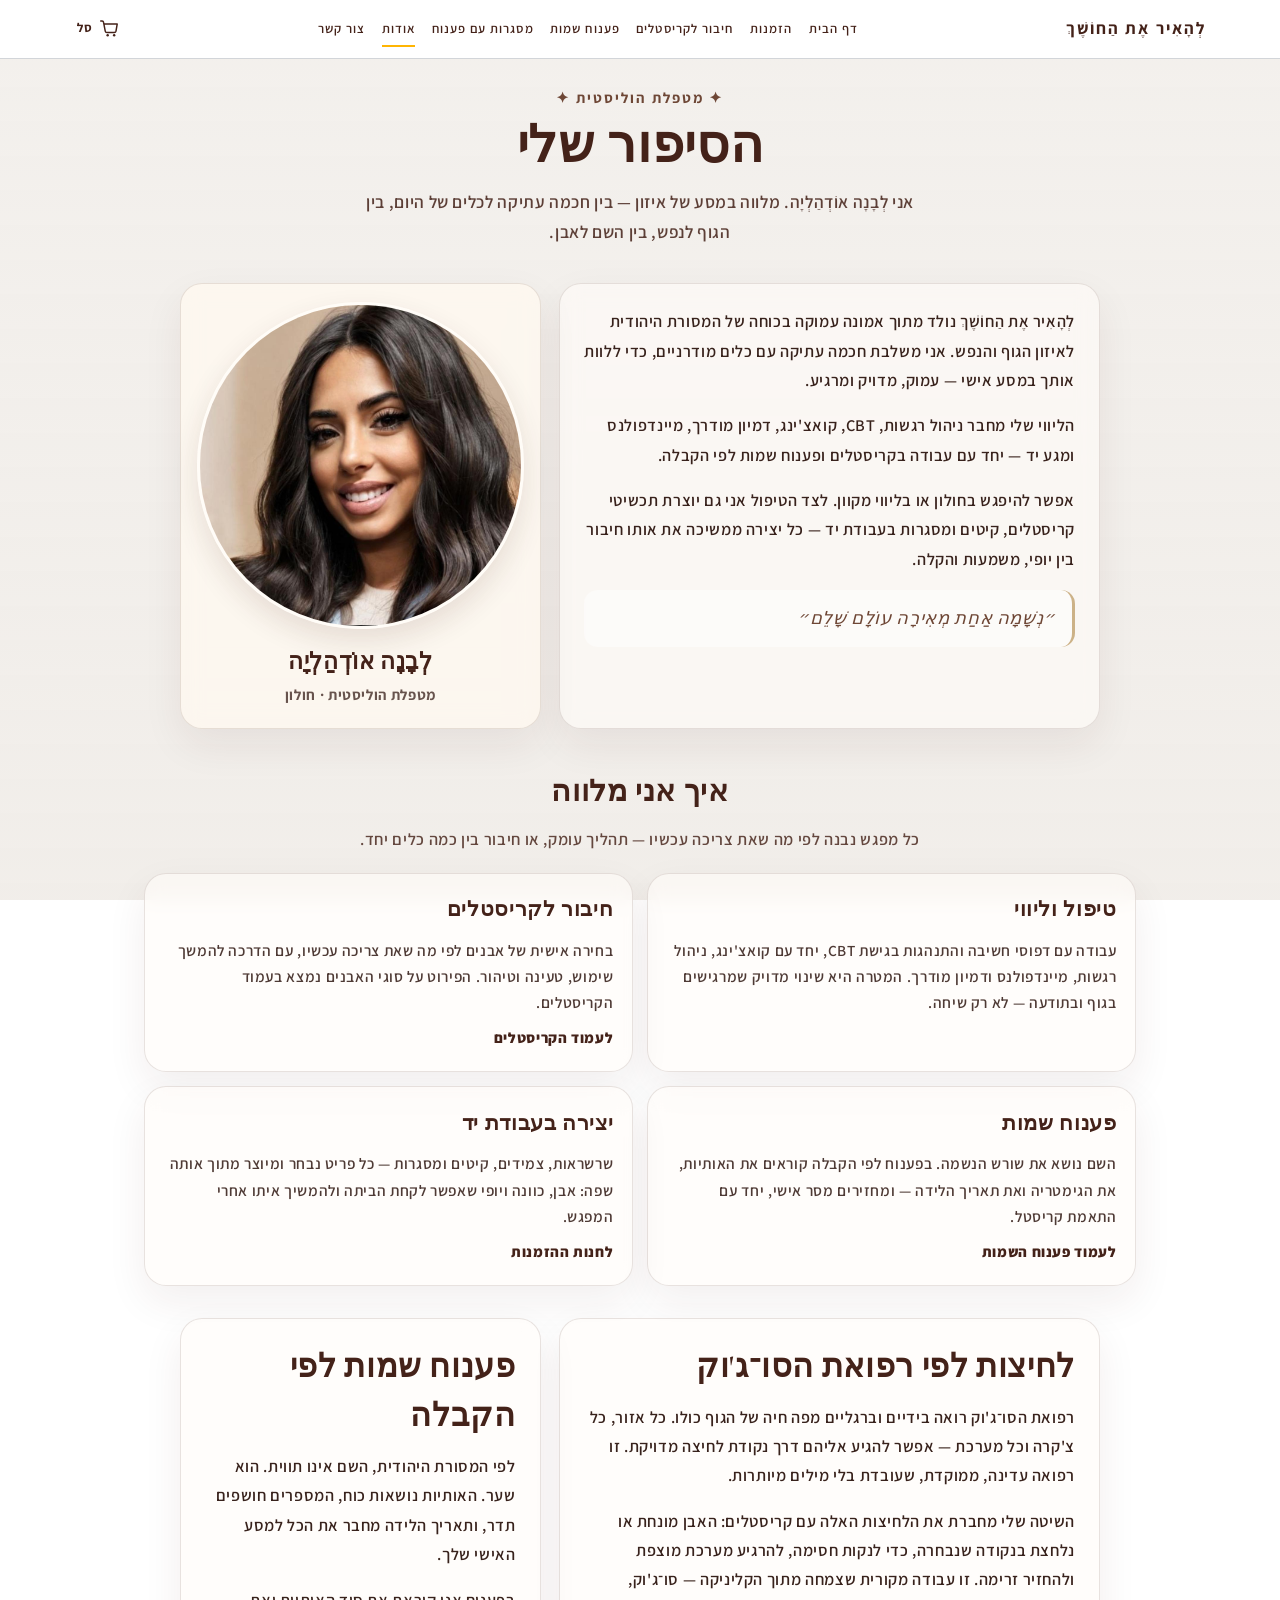
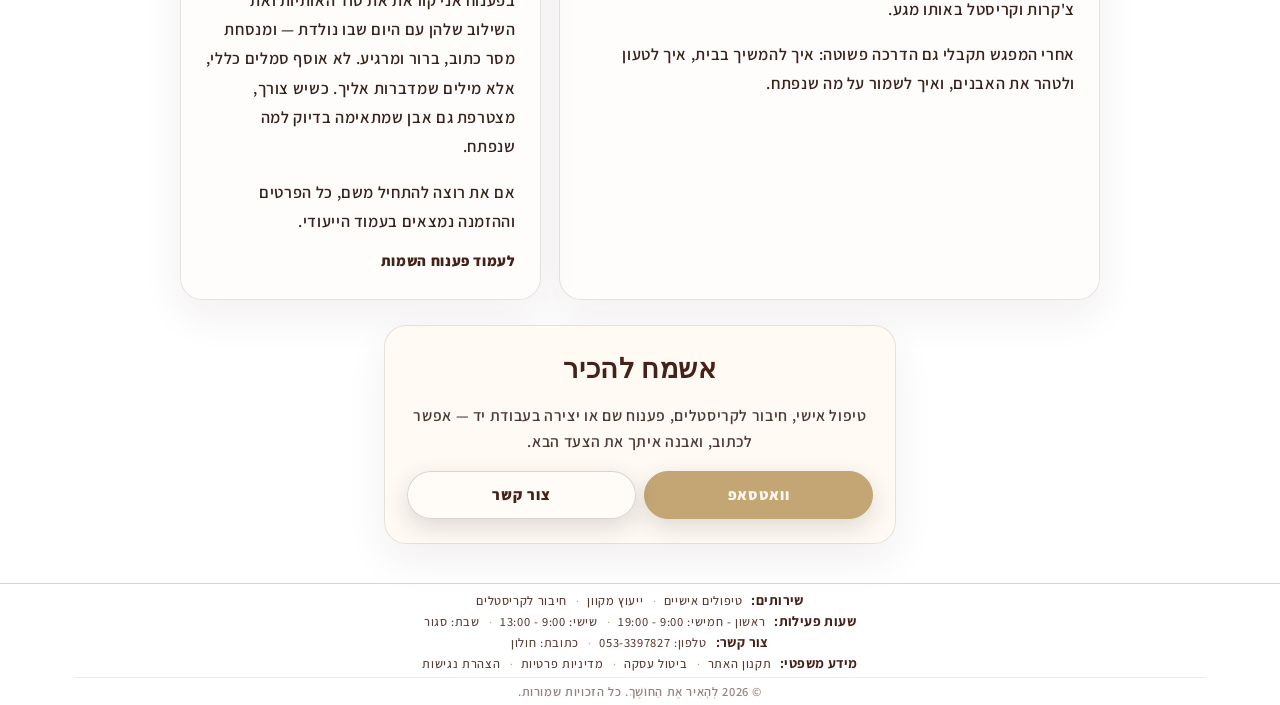
==== commit e0e968b8: "Restore latest desktop site version for oda-lya.co.il" ====
--- a/about.html
+++ b/about.html
@@ -1,15 +1,19 @@
-<!DOCTYPE html>
+﻿<!DOCTYPE html>
 <html lang="he" dir="rtl">
 <head>
     <meta charset="UTF-8">
-    <meta name="viewport" content="width=device-width, initial-scale=1.0, maximum-scale=1.0, user-scalable=no">
-    <meta name="format-detection" content="telephone=no">
-    <meta http-equiv="X-UA-Compatible" content="IE=edge">
+    <meta name="viewport" content="width=device-width, initial-scale=1.0">
     <title>אודות - לְהָאִיר אֶת הַחוֹשֶׁךְ</title>
-    <link rel="stylesheet" href="styles.css">
-    <link rel="stylesheet" href="https://cdnjs.cloudflare.com/ajax/libs/font-awesome/6.4.0/css/all.min.css">
+    <link rel="preconnect" href="https://fonts.googleapis.com">
+    <link rel="preconnect" href="https://fonts.gstatic.com" crossorigin>
+    <link rel="stylesheet" href="https://fonts.googleapis.com/css2?family=Cormorant+Garamond:ital,wght@0,500;0,600;0,700;1,500&family=Assistant:wght@400;500;600;700&display=swap">
+    <link rel="stylesheet" href="styles.css?v=sale41">
 </head>
-<body>
+<body class="page-about">
+    <video class="page-bg-video" autoplay muted loop playsinline preload="metadata" aria-hidden="true">
+        <source src="video/Jewelry_Promotional_Video_A_man_with_short_brown_hair_and_a_light_q1CH4ySU.mp4" type="video/mp4">
+    </video>
+    <div class="page-bg-overlay" aria-hidden="true"></div>
     <header>
         <div class="container">
             <nav>
@@ -18,67 +22,110 @@
                 <ul class="menu" id="navMenu">
                     <li><a href="index.html">דף הבית</a></li>
                     <li><a href="orders.html">הזמנות</a></li>
-                    <li><a href="crystals.html">ריפוי בקריסטלים</a></li>
-                    <li><a href="names.html">פיענוח שמות</a></li>
+                    <li><a href="crystals.html">חיבור לקריסטלים</a></li>
+                    <li><a href="names.html">פענוח שמות</a></li>
+                    <li><a href="frames.html">מסגרות עם פענוח</a></li>
                     <li><a href="about.html" class="active">אודות</a></li>
-                    <li><a href="contact.html">צור קשר</a></li>
+                    <li><a href="contact.html" class="menu-contact">צור קשר</a></li>
                 </ul>
+                <a href="cart.html" class="header-cart" aria-label="סל קניות">
+                    <svg class="header-cart__icon" viewBox="0 0 24 24" fill="none" aria-hidden="true">
+                        <path d="M6 7h15l-1.4 8.2a2 2 0 0 1-2 1.6H9.2a2 2 0 0 1-2-1.7L5.2 4.8A1.5 1.5 0 0 0 3.7 3.5H2" stroke="currentColor" stroke-width="1.7" stroke-linecap="round" stroke-linejoin="round"/>
+                        <circle cx="10" cy="20" r="1.4" fill="currentColor"/>
+                        <circle cx="17.5" cy="20" r="1.4" fill="currentColor"/>
+                    </svg>
+                    <span class="header-cart__name">סל</span>
+                    <span class="cart-badge" aria-hidden="true">0</span>
+                </a>
             </nav>
         </div>
     </header>
 
-    <section class="hero about-hero">
-        <div class="container">
-           
-        </div>
-    </section>
+    <main class="about-page">
+        <section class="about-hero-invite">
+            <div class="container">
+                <p class="about-kicker">✦ מטפלת הוליסטית ✦</p>
+                <h1>הסיפור שלי</h1>
+                <p class="about-lead">אני לְבָנָה אוֹדְהַלְיָה. מלווה במסע של איזון — בין חכמה עתיקה לכלים של היום, בין הגוף לנפש, בין השם לאבן.</p>
+            </div>
+        </section>
 
-    <section id="our-story" class="story-section">
-        <div class="container">
-            <div class="section-title">
-                <h2>הסיפור שלי</h2>
+        <section class="about-stage" id="our-story">
+            <div class="container about-stage__grid">
+                <div class="about-story">
+                    <p>לְהָאִיר אֶת הַחוֹשֶׁךְ נולד מתוך אמונה עמוקה בכוחה של המסורת היהודית לאיזון הגוף והנפש. אני משלבת חכמה עתיקה עם כלים מודרניים, כדי ללוות אותך במסע אישי — עמוק, מדויק ומרגיע.</p>
+                    <p>הליווי שלי מחבר ניהול רגשות, CBT, קואצ'ינג, דמיון מודרך, מיינדפולנס ומגע יד — יחד עם עבודה בקריסטלים ופענוח שמות לפי הקבלה.</p>
+                    <p>אפשר להיפגש בחולון או בליווי מקוון. לצד הטיפול אני גם יוצרת תכשיטי קריסטלים, קיטים ומסגרות בעבודת יד — כל יצירה ממשיכה את אותו חיבור בין יופי, משמעות והקלה.</p>
+                    <blockquote>״נְשָׁמָה אַחַת מְאִירָה עוֹלָם שָׁלֵם״</blockquote>
+                </div>
+
+                <aside class="about-portrait" aria-label="לבנה אודהליה">
+                    <img class="about-portrait__img" src="image/levana.jpg" alt="לבנה אודהליה">
+                    <p class="about-portrait__name">לְבָנָה אוֹדְהַלְיָה</p>
+                    <p class="about-portrait__role">מטפלת הוליסטית · חולון</p>
+                </aside>
             </div>
-            <div class="about-content enhanced-about-content">
-                <div class="about-text">
-                    <div class="story-icon">
-                        <i class="fas fa-seedling"></i>
-                    </div>
-                    <h3>מי אני</h3>
-                    <p>לְהָאִיר אֶת הַחוֹשֶׁךְ נוסד מתוך אמונה עמוקה בכוחה של המסורת היהודית לריפוי הגוף והנפש. אני משלבת חכמה עתיקה עם שיטות מודרניות, כדי ללוות אותך במסע ריפוי אישי — עמוק, מדויק ומרגיע.</p>
-                    <p>הטיפול שלי מבוסס על שיטת הרב פנגר לניהול רגשות, ומשלב טכניקות מעולם ה-CBT, קואצ'ינג, דמיון מודרך, מיינדפולנס, ריפוי במגע יד ועבודה עם קריסטלים.</p>
-                    
-                    <div class="story-icon">
-                        <i class="fas fa-hand-holding-heart"></i>
-                    </div>
-                    <h3>השיטה שלי</h3>
-                    <p>אני מאמינה שכל אדם יכול להגיע לאיזון ושלווה פנימית באמצעות עבודה נכונה עם הרגשות, המחשבות והאנרגיות. שיטת הריפוי שלי מתייחסת לכל האספקטים של האדם.</p>
-                </div>
-                <div class="about-img-container">
-                    <div class="about-img-frame">
-                        <img class="about-hero-image" src="your-image.jpg" alt="תמונה אישית" onerror="this.style.display='none'; this.parentNode.innerHTML='<div class=\'about-img-placeholder\'><i class=\'fas fa-user\'></i></div>';">
-                    </div>
-                    <div class="about-quote">
-                        <blockquote>
-                            "נְשָׁמָה אַחַת מְאִירָה עוֹלָם שָׁלֵם"
-                        </blockquote>
-                    </div>
+        </section>
+
+        <section class="about-ways" id="about-ways">
+            <div class="container">
+                <h2 class="about-ways__title">איך אני מלווה</h2>
+                <p class="about-ways__lead">כל מפגש נבנה לפי מה שאת צריכה עכשיו — תהליך עומק, או חיבור בין כמה כלים יחד.</p>
+                <div class="about-ways__grid">
+                    <article class="about-way">
+                        <h3>טיפול וליווי</h3>
+                        <p>עבודה עם דפוסי חשיבה והתנהגות בגישת CBT, יחד עם קואצ'ינג, ניהול רגשות, מיינדפולנס ודמיון מודרך. המטרה היא שינוי מדויק שמרגישים בגוף ובתודעה — לא רק שיחה.</p>
+                    </article>
+                    <article class="about-way">
+                        <h3>חיבור לקריסטלים</h3>
+                        <p>בחירה אישית של אבנים לפי מה שאת צריכה עכשיו, עם הדרכה להמשך שימוש, טעינה וטיהור. הפירוט על סוגי האבנים נמצא בעמוד הקריסטלים.</p>
+                        <a class="about-way__link" href="crystals.html">לעמוד הקריסטלים</a>
+                    </article>
+                    <article class="about-way">
+                        <h3>פענוח שמות</h3>
+                        <p>השם נושא את שורש הנשמה. בפענוח לפי הקבלה קוראים את האותיות, את הגימטריה ואת תאריך הלידה — ומחזירים מסר אישי, יחד עם התאמת קריסטל.</p>
+                        <a class="about-way__link" href="names.html">לעמוד פענוח השמות</a>
+                    </article>
+                    <article class="about-way">
+                        <h3>יצירה בעבודת יד</h3>
+                        <p>שרשראות, צמידים, קיטים ומסגרות — כל פריט נבחר ומיוצר מתוך אותה שפה: אבן, כוונה ויופי שאפשר לקחת הביתה ולהמשיך איתו אחרי המפגש.</p>
+                        <a class="about-way__link" href="orders.html">לחנות ההזמנות</a>
+                    </article>
                 </div>
             </div>
-        </div>
-    </section>
+        </section>
 
+        <section class="about-deep" id="about-path">
+            <div class="container about-deep__grid">
+                <article class="about-deep__card">
+                    <h2>לחיצות לפי רפואת הסו־ג'וק</h2>
+                    <p>רפואת הסו־ג'וק רואה בידיים וברגליים מפה חיה של הגוף כולו. כל אזור, כל צ'קרה וכל מערכת — אפשר להגיע אליהם דרך נקודת לחיצה מדויקת. זו רפואה עדינה, ממוקדת, שעובדת בלי מילים מיותרות.</p>
+                    <p>השיטה שלי מחברת את הלחיצות האלה עם קריסטלים: האבן מונחת או נלחצת בנקודה שנבחרה, כדי לנקות חסימה, להרגיע מערכת מוצפת ולהחזיר זרימה. זו עבודה מקורית שצמחה מתוך הקליניקה — סו־ג'וק, צ'קרות וקריסטל באותו מגע.</p>
+                    <p>אחרי המפגש תקבלי גם הדרכה פשוטה: איך להמשיך בבית, איך לטעון ולטהר את האבנים, ואיך לשמור על מה שנפתח.</p>
+                </article>
+                <article class="about-deep__card">
+                    <h2>פענוח שמות לפי הקבלה</h2>
+                    <p>לפי המסורת היהודית, השם אינו תווית. הוא שער. האותיות נושאות כוח, המספרים חושפים תדר, ותאריך הלידה מחבר את הכל למסע האישי שלך.</p>
+                    <p>בפענוח אני קוראת את סוד האותיות ואת השילוב שלהן עם היום שבו נולדת — ומנסחת מסר כתוב, ברור ומרגיע. לא אוסף סמלים כללי, אלא מילים שמדברות אליך. כשיש צורך, מצטרפת גם אבן שמתאימה בדיוק למה שנפתח.</p>
+                    <p>אם את רוצה להתחיל משם, כל הפרטים וההזמנה נמצאים בעמוד הייעודי.</p>
+                    <a class="about-way__link" href="names.html">לעמוד פענוח השמות</a>
+                </article>
+            </div>
+        </section>
 
-
-
-
-
-
-
-
-
-    
-
-
+        <section class="about-close">
+            <div class="container">
+                <aside class="about-invite">
+                    <h2>אשמח להכיר</h2>
+                    <p>טיפול אישי, חיבור לקריסטלים, פענוח שם או יצירה בעבודת יד — אפשר לכתוב, ואבנה איתך את הצעד הבא.</p>
+                    <div class="about-invite__actions">
+                        <a class="contact-btn contact-btn--gold" href="https://wa.me/972533397827?text=%D7%A9%D7%9C%D7%95%D7%9D%2C%20%D7%90%D7%A9%D7%9E%D7%97%20%D7%9C%D7%94%D7%9B%D7%99%D7%A8%20%D7%95%D7%9C%D7%AA%D7%90%D7%95%D7%9D%20%D7%9E%D7%A4%D7%92%D7%A9" target="_blank" rel="noopener noreferrer">וואטסאפ</a>
+                        <a class="contact-btn contact-btn--cream" href="contact.html">צור קשר</a>
+                    </div>
+                </aside>
+            </div>
+        </section>
+    </main>
 
     <footer>
         <div class="container">
@@ -88,7 +135,7 @@
                     <ul>
                         <li><a href="index.html#services">טיפולים אישיים</a></li>
                         <li><a href="contact.html">ייעוץ מקוון</a></li>
-                        <li><a href="crystals.html">מוצרי ריפוי</a></li>
+                        <li><a href="crystals.html">חיבור לקריסטלים</a></li>
                     </ul>
                 </div>
                 <div class="footer-column">
@@ -103,35 +150,25 @@
                     <h3>צור קשר</h3>
                     <ul>
                         <li>טלפון: 053-3397827</li>
-                        <li>אימייל: odalyasite@gmail.com</li>
                         <li>כתובת: חולון</li>
+                    </ul>
+                </div>
+                <div class="footer-column">
+                    <h3>מידע משפטי</h3>
+                    <ul>
+                        <li><a href="terms.html">תקנון האתר</a></li>
+                        <li><a href="cancellation.html">ביטול עסקה</a></li>
+                        <li><a href="privacy.html">מדיניות פרטיות</a></li>
+                        <li><a href="accessibility.html">הצהרת נגישות</a></li>
                     </ul>
                 </div>
             </div>
             <div class="copyright">
-                <p>&copy; 2025 לְהָאִיר אֶת הַחוֹשֶׁךְ. כל הזכויות שמורות.</p>
+                <p>&copy; 2026 לְהָאִיר אֶת הַחוֹשֶׁךְ. כל הזכויות שמורות.</p>
             </div>
         </div>
     </footer>
 
-    <script>
-    document.addEventListener('DOMContentLoaded', function() {
-        // סקריפט לתפריט המובייל
-        const menuToggle = document.querySelector('.menu-toggle');
-        const menu = document.querySelector('.menu');
-        
-        menuToggle.addEventListener('click', function() {
-            menu.classList.toggle('active');
-        });
-        
-        // סגירת התפריט בלחיצה על קישור
-        const menuLinks = document.querySelectorAll('.menu a');
-        menuLinks.forEach(link => {
-            link.addEventListener('click', function() {
-                menu.classList.remove('active');
-            });
-        });
-    });
-    </script>
+    <script src="script.js?v=sale29"></script>
 </body>
-</html>+</html>
--- a/styles.css
+++ b/styles.css
@@ -1,4 +1,5 @@
-@import url("https://fonts.googleapis.com/css2?family=Assistant:wght@400;500;600;700&display=swap");
+@charset "UTF-8";
+@import url("https://fonts.googleapis.com/css2?family=Cormorant+Garamond:ital,wght@0,500;0,600;0,700;1,600&family=Assistant:wght@400;500;600;700&display=swap");
 
 section,
 section::before,
@@ -161,7 +162,7 @@
 html {
     font-size: 16px;
     height: 100%;
-    overflow-x: clip;
+    overflow-x: hidden;
 }
 
 body {
@@ -177,7 +178,13 @@
     flex-direction: column;
 }
 
-/* וידאו רקע — עמוד ראשי */
+html:has(.page-bg-video),
+body:has(.page-bg-video) {
+    background-color: transparent;
+    background-image: none;
+}
+
+/* וידאו רקע — כל העמודים */
 .page-bg-video {
     position: fixed;
     inset: 0;
@@ -187,6 +194,8 @@
     object-position: 50% 50%;
     z-index: -2;
     pointer-events: none;
+    user-select: none;
+    -webkit-user-drag: none;
 }
 
 .page-bg-overlay {
@@ -219,9 +228,18 @@
     border-bottom: 1px solid rgba(68, 34, 25, 0.08);
 }
 
+.announcement-bar__inner {
+    display: grid;
+    grid-template-columns: 13rem minmax(0, 1fr) 6.5rem;
+    column-gap: 1.25rem;
+    align-items: center;
+}
+
 .announcement-bar__inner p {
+    grid-column: 2;
     margin: 0;
     line-height: 1.5;
+    text-align: center;
 }
 
 .announcement-bar strong {
@@ -229,8 +247,29 @@
     font-weight: 700;
 }
 
+.sale-bar {
+    background: #5c2f22;
+    color: #fff8ee;
+    text-align: center;
+    padding: 0.52rem 0.9rem;
+    font-size: 0.92rem;
+    font-weight: 700;
+    letter-spacing: 0.01em;
+    position: relative;
+    z-index: 40;
+}
+
+.sale-bar p {
+    margin: 0;
+    line-height: 1.45;
+}
+
+.sale-bar strong {
+    color: #f0d7a8;
+}
+
 /* תפריט ניווט */
-header {
+body > header {
     background-color: #fff;
     border-bottom: 1px solid #d2d5d9;
     box-shadow: none;
@@ -238,6 +277,11 @@
     top: 0;
     z-index: 100;
     width: 100%;
+    overflow: visible;
+}
+
+body > header .container {
+    overflow: visible;
 }
 .hero-content {
     /* עיצוב כללי */
@@ -253,7 +297,7 @@
 .hero-content h1 {
     color: var(--accent-color);
     font-family: "Assistant", "David", "Rubik", "Open Sans Hebrew", sans-serif;
-    font-size: clamp(2rem, 4vw, 2.85rem);
+    font-size: clamp(1.7rem, 3.4vw, 2.15rem);
     font-weight: 600;
     letter-spacing: 0.02em;
     text-shadow: none;
@@ -267,11 +311,31 @@
 }
 
 nav {
-    display: flex;
-    justify-content: space-between;
+    display: grid;
+    grid-template-columns: 13rem minmax(0, 1fr) 6.5rem;
+    grid-template-areas: "logo menu cart";
     align-items: center;
-    padding: 0.7rem 0;
+    column-gap: 1.25rem;
+    min-height: 3.6rem;
+    padding: 0.55rem 0;
     position: relative;
+    overflow: visible;
+}
+
+nav .logo {
+    grid-area: logo;
+    max-width: 13rem;
+    justify-self: start;
+}
+
+nav .menu {
+    grid-area: menu;
+    justify-self: stretch;
+}
+
+nav .header-cart {
+    grid-area: cart;
+    justify-self: end;
 }
 
 /* עיצוב חדש ללוגו בתפריט הניווט */
@@ -279,7 +343,7 @@
     font-size: 1.05rem;
     font-weight: 700;
     color: var(--accent-color);
-    padding: 0.5rem 0.4rem;
+    padding: 0;
     position: relative;
     letter-spacing: 0.12em;
     text-transform: uppercase;
@@ -295,14 +359,126 @@
     display: none;
 }
 
+.frames-page,
+.crystals-page {
+    position: relative;
+    z-index: 1;
+    padding: 0.4rem 0 1.2rem;
+}
+
+.crystals-intro {
+    width: min(94%, 42rem);
+    margin: 1.2rem auto 0;
+}
+
+.crystals-benefits {
+    grid-template-columns: repeat(4, minmax(0, 1fr));
+}
+
+.page-crystals .crystal-name {
+    font-family: "Cormorant Garamond", Georgia, serif;
+    font-weight: 600;
+    font-size: 1.4rem;
+}
+
+.page-crystals .crystal-properties {
+    margin-bottom: 0.45rem;
+    color: rgba(44, 20, 14, 0.84);
+    font-family: "Cormorant Garamond", Georgia, serif;
+    font-size: 1.06rem;
+    font-weight: 500;
+    font-style: italic;
+    line-height: 1.7;
+}
+
+.page-crystals .crystal-link {
+    margin: 0;
+    color: rgba(68, 34, 25, 0.58);
+    font-size: 0.8rem;
+    font-weight: 700;
+    letter-spacing: 0.04em;
+}
+
+@media (max-width: 900px) {
+    .crystals-benefits {
+        grid-template-columns: 1fr 1fr;
+    }
+}
+
+.frames-invite {
+    justify-content: center;
+}
+
+.frames-work {
+    padding: 2.6rem 0 1.4rem;
+}
+
+.frames-work__grid {
+    display: grid;
+    grid-template-columns: repeat(4, minmax(0, 1fr));
+    gap: 0.7rem;
+    width: min(94%, 68rem);
+    margin: 0.35rem auto 0;
+    align-items: start;
+}
+
+.frames-work__item {
+    margin: 0;
+    overflow: hidden;
+    border-radius: 22px;
+    background: rgba(255, 252, 248, 0.72);
+    border: 1px solid rgba(176, 141, 92, 0.18);
+    box-shadow: 0 10px 28px rgba(68, 34, 25, 0.05);
+    cursor: zoom-in;
+}
+
+.frames-work__item--wide {
+    grid-column: span 1;
+}
+
+.frames-work__item img {
+    display: block;
+    width: 100%;
+    height: auto;
+    aspect-ratio: 1;
+    object-fit: cover;
+    object-position: center 46%;
+    transform: scale(1.22);
+    transition: transform 0.45s ease;
+}
+
+.frames-work__item--wide img {
+    aspect-ratio: 1;
+}
+
+.frames-work__item:hover img {
+    transform: scale(1.28);
+}
+
+@media (max-width: 900px) {
+    .frames-work__grid {
+        grid-template-columns: 1fr 1fr;
+        gap: 0.55rem;
+    }
+
+    .frames-work__item--wide {
+        grid-column: span 1;
+    }
+}
+
 .menu {
     list-style-type: none;
     display: flex;
-    margin-right: 4cm;
+    align-items: center;
+    justify-content: center;
+    flex-wrap: wrap;
+    gap: 0.15rem 1.05rem;
+    margin: 0;
+    padding: 0;
 }
 
 .menu li {
-    margin-right: 1.5rem;
+    margin: 0;
 }
 
 /* הוספת קו תחתון עם אפקט */
@@ -384,21 +560,21 @@
 .hero-image-container {
     display: flex;
     justify-content: center;
-    margin: 15px 0 20px;
+    margin: 8px 0 10px;
 }
 
 /* סגנון לתמונה מתחת לכותרת - גדולה יותר */
 .hero-image {
-    width: 200px;
-    height: 200px;
+    width: 170px;
+    height: 170px;
     border-radius: 50%;
-    border: 3px solid rgba(68, 34, 25, 0.35);
+    border: 2px solid rgba(68, 34, 25, 0.3);
     object-fit: cover;
-    box-shadow: 0 16px 40px rgba(68, 34, 25, 0.12);
+    box-shadow: 0 10px 24px rgba(68, 34, 25, 0.12);
 }
 
 .hero h1 {
-    font-size: 2.88rem;
+    font-size: 2.15rem;
     margin-bottom: 0.08rem;
     color: var(--accent-color);
     text-shadow: none;
@@ -418,9 +594,9 @@
 
 /* עיצוב לתיאור התפקיד */
 .profession-title {
-    font-size: 1.15rem;
+    font-size: 0.95rem;
     color: var(--secondary-color);
-    margin: 0.35rem 0 1rem;
+    margin: 0.2rem 0 0.15rem;
     font-weight: 600;
     letter-spacing: 0.12em;
     text-transform: uppercase;
@@ -439,11 +615,74 @@
     font-size: 0.75rem;
 }
 
+.hero-invite {
+    max-width: 34rem;
+    margin: 0.35rem auto 0.7rem;
+    color: rgba(68, 34, 25, 0.86);
+    font-size: 0.98rem;
+    font-weight: 600;
+    line-height: 1.5;
+}
+
+.hero-paths {
+    display: flex;
+    flex-wrap: wrap;
+    justify-content: center;
+    gap: 0.4rem;
+    width: min(94%, 42rem);
+    margin: 0 auto 0.85rem;
+}
+
+.hero-paths__link {
+    display: inline-flex;
+    align-items: center;
+    padding: 0.42rem 0.85rem;
+    border: 1px solid rgba(68, 34, 25, 0.16);
+    border-radius: 999px;
+    background: rgba(255, 252, 248, 0.72);
+    color: var(--accent-color);
+    font-size: 0.86rem;
+    font-weight: 800;
+    text-decoration: none;
+    box-shadow: 0 6px 16px rgba(68, 34, 25, 0.05);
+}
+
+.hero-paths__link:hover,
+.hero-paths__link:focus-visible {
+    background: #c4a574;
+    border-color: #c4a574;
+    color: #fff8ee;
+}
+
+.hero .hero-invite {
+    max-width: 34rem;
+    font-size: 0.98rem;
+    margin-bottom: 0.7rem;
+}
+
+.hero .jewelry-store {
+    margin-top: 0.35rem;
+    padding-top: 0.45rem;
+}
+
+.hero-intro-row {
+    display: none;
+}
+
+.hero-intro-row .intro-heading,
+.hero-intro-row .intro-content,
+.hero-intro-row .intro-footer,
+.hero-intro-row p {
+    max-width: none;
+    margin-left: 0;
+    margin-right: 0;
+}
+
 /* עיצוב משופר לטקסט המנוקד באזור הגיבור */
-.intro-text-container {
-    max-width: min(60%, 42rem);
-    margin: 0 auto 2rem;
-    padding: 1.35rem 1.5rem;
+.intro-text-container,
+.intro-guide {
+    margin: 0;
+    padding: 1.05rem 1.15rem 1.15rem;
     background-color: rgba(255, 252, 248, 0.5);
     border-radius: 18px;
     border: 1px solid var(--border-subtle);
@@ -454,6 +693,13 @@
     backdrop-filter: blur(8px);
 }
 
+.intro-text-container {
+    max-width: none;
+    display: flex;
+    flex-direction: column;
+    justify-content: center;
+}
+
 .intro-text-container::before {
     content: '';
     position: absolute;
@@ -496,6 +742,73 @@
     margin-top: 1rem;
     margin-bottom: 0;
     line-height: 1.7;
+}
+
+.intro-guide {
+    text-align: right;
+}
+
+.intro-guide .intro-heading {
+    font-size: 1.28rem;
+    margin-bottom: 0.65rem;
+}
+
+.intro-guide .intro-separator {
+    width: 42%;
+    margin: 0.55rem auto 0.85rem;
+}
+
+.intro-guide__lead {
+    font-size: 0.95rem;
+    line-height: 1.65;
+    font-weight: 600;
+    color: rgba(44, 20, 14, 0.92);
+    margin: 0 0 0.85rem;
+    text-align: right;
+}
+
+.intro-guide__list {
+    list-style: none;
+    margin: 0;
+    padding: 0;
+    display: grid;
+    gap: 0.55rem;
+}
+
+.intro-guide__list li {
+    display: grid;
+    gap: 0.08rem;
+    padding: 0.42rem 0.55rem;
+    border-radius: 12px;
+    background: rgba(255, 255, 255, 0.38);
+}
+
+.intro-guide__list a {
+    color: var(--accent-color);
+    font-weight: 800;
+    font-size: 0.98rem;
+    text-decoration: none;
+    line-height: 1.35;
+}
+
+.intro-guide__list a:hover,
+.intro-guide__list a:focus-visible {
+    color: var(--secondary-color);
+}
+
+.intro-guide__list span {
+    display: block;
+    font-size: 0.82rem;
+    font-weight: 600;
+    line-height: 1.4;
+    color: rgba(44, 20, 14, 0.78);
+}
+
+@media (max-width: 900px) {
+    .hero-intro-row {
+        grid-template-columns: 1fr;
+        width: min(94%, 36rem);
+    }
 }
 
 /* חנות תכשיטים — דף הבית */
@@ -597,6 +910,7 @@
     grid-template-columns: repeat(auto-fit, minmax(160px, 1fr));
     gap: 1.05rem;
     margin-top: 1.15rem;
+    align-items: start;
 }
 
 .jewelry-store__carousel {
@@ -681,6 +995,7 @@
     position: relative;
     aspect-ratio: 1 / 1;
     overflow: hidden;
+    cursor: zoom-in;
 }
 
 .jewelry-store__body {
@@ -700,7 +1015,7 @@
     object-fit: cover;
     object-position: center;
     display: block;
-    transform: scale(1.01);
+    transform: none;
     transition: transform 0.35s ease;
 }
 
@@ -709,13 +1024,39 @@
     transform: scale(1.08);
 }
 
+.jewelry-store__item[data-sku^="FRAME-"] .jewelry-store__img {
+    transform: scale(1.28);
+    object-position: center 46%;
+}
+
+.jewelry-store__item[data-sku^="FRAME-"]:hover .jewelry-store__img,
+.jewelry-store__item[data-sku^="FRAME-"]:focus-visible .jewelry-store__img {
+    transform: scale(1.34);
+}
+
 .jewelry-store__img--contain {
     object-fit: contain;
     background: rgba(235, 230, 224, 0.75);
 }
 
+.jewelry-store__img--bust {
+    object-position: center 18%;
+}
+
+[data-sku="JEWEL-JCR-12"] .jewelry-store__img--bust {
+    object-position: center 24%;
+}
+
+.jewelry-store__img--kit {
+    object-fit: cover;
+    object-position: center;
+    background: #f3eee6;
+}
+
 .jewelry-store__label {
-    display: block;
+    display: flex;
+    flex-direction: column;
+    align-items: center;
     padding: 0.85rem 0.85rem 0.55rem;
     text-align: center;
     font-size: 0.95rem;
@@ -725,10 +1066,32 @@
     text-shadow: none;
 }
 
+.jewelry-store__quote {
+    display: block;
+    margin: -0.15rem 0.7rem 0.45rem;
+    text-align: center;
+    font-size: 0.78rem;
+    font-weight: 650;
+    line-height: 1.35;
+    color: rgba(44, 20, 14, 0.7);
+}
+
+.jewelry-store__virtue {
+    display: block;
+    width: 100%;
+    margin: 0.28rem 0 0;
+    text-align: center;
+    font-size: 0.82rem;
+    font-weight: 600;
+    color: #111;
+    line-height: 1.35;
+}
+
 .jewelry-store__meta {
     position: absolute;
     inset: 0;
     pointer-events: none;
+    z-index: 1;
 }
 
 .jewelry-store__price {
@@ -748,48 +1111,142 @@
     text-shadow: 0 2px 12px rgba(0, 0, 0, 0.35);
 }
 
+.jewelry-store__on-photo {
+    position: absolute;
+    left: 50%;
+    bottom: 0.7rem;
+    transform: translateX(-50%);
+    display: inline-flex;
+    align-items: center;
+    justify-content: center;
+    padding: 0.32rem 0.78rem;
+    border-radius: 999px;
+    background: rgba(247, 238, 221, 0.94);
+    color: #442219;
+    font-weight: 800;
+    font-size: 0.78rem;
+    letter-spacing: 0.01em;
+    white-space: nowrap;
+    box-shadow: 0 6px 16px rgba(42, 28, 20, 0.18);
+}
+
+.jewelry-store__price--note {
+    max-width: calc(100% - 1.2rem);
+    padding: 0.34rem 0.7rem;
+    font-size: 0.72rem;
+    font-weight: 750;
+    line-height: 1.25;
+    letter-spacing: 0;
+    text-align: center;
+    white-space: nowrap;
+}
+
 .jewelry-store__actions {
     display: grid;
-    grid-template-columns: 1fr auto;
-    gap: 0.55rem;
-    padding: 0 0.85rem 0.95rem;
+    grid-template-columns: 1fr 1fr;
+    align-items: stretch;
+    gap: 0.5rem;
+    padding: 0.1rem 0.85rem 0.9rem;
 }
 
 .jewelry-store__add {
     appearance: none;
-    border: 1px solid rgba(255, 255, 255, 0.35);
-    background: rgba(26, 27, 24, 0.72);
-    color: #fff;
-    font-weight: 800;
-    letter-spacing: 0.02em;
-    padding: 0.55rem 0.8rem;
-    border-radius: 14px;
+    width: 100%;
+    box-sizing: border-box;
+    border: 1px solid rgba(68, 34, 25, 0.28);
+    background: #c4a574;
+    color: #fffdf8;
+    font-weight: 600;
+    letter-spacing: 0.03em;
+    font-size: 0.78rem;
+    padding: 0.52rem 0.45rem;
+    border-radius: 999px;
     cursor: pointer;
-    transition: transform 0.15s ease, background 0.15s ease;
+    box-shadow: none;
+    transition: background 0.2s ease, transform 0.2s ease;
 }
 
 .jewelry-store__add:hover {
+    background: #b08d5c;
     transform: translateY(-1px);
-    background: rgba(68, 34, 25, 0.82);
+    box-shadow: none;
 }
 
 .jewelry-store__details {
     display: inline-flex;
     align-items: center;
     justify-content: center;
-    padding: 0.55rem 0.75rem;
-    border-radius: 14px;
+    width: 100%;
+    box-sizing: border-box;
+    padding: 0.52rem 0.45rem;
     text-decoration: none;
-    background: rgba(255, 252, 248, 0.78);
-    border: 1px solid rgba(68, 34, 25, 0.12);
-    color: var(--accent-color);
-    font-weight: 800;
+    background: rgba(255, 253, 248, 0.88);
+    border: 1px solid rgba(68, 34, 25, 0.28);
+    color: #5c4030;
+    font-weight: 600;
+    font-size: 0.78rem;
+    letter-spacing: 0.03em;
+    border-radius: 999px;
+    transition: background 0.2s ease, border-color 0.2s ease, color 0.2s ease;
+}
+
+.jewelry-store__details:hover {
+    background: #f7eedd;
+    border-color: rgba(68, 34, 25, 0.4);
+    color: #442219;
+    transform: none;
 }
 
 .cart-link {
     display: inline-flex;
     align-items: center;
     gap: 0.35rem;
+}
+
+.header-cart {
+    display: inline-flex;
+    align-items: center;
+    justify-content: center;
+    gap: 0.4rem;
+    position: relative;
+    z-index: 102;
+    height: 2.4rem;
+    min-width: max-content;
+    margin: 0;
+    padding: 0 0.15rem;
+    color: var(--accent-color);
+    text-decoration: none;
+    font-weight: 700;
+    font-size: 0.8rem;
+    letter-spacing: 0.08em;
+    text-transform: uppercase;
+    line-height: 1;
+}
+
+.header-cart__icon {
+    width: 1.3rem;
+    height: 1.3rem;
+    display: block;
+    flex-shrink: 0;
+}
+
+.header-cart__name {
+    display: inline-flex;
+    align-items: center;
+    height: 1.3rem;
+    line-height: 1;
+}
+
+.header-cart .cart-badge {
+    position: absolute;
+    top: 0;
+    inset-inline-start: 0.85rem;
+}
+
+.header-cart:hover,
+.header-cart:focus-visible,
+.header-cart--active {
+    color: var(--secondary-color);
 }
 
 .cart-badge {
@@ -809,217 +1266,343 @@
 
 /* עמוד סל */
 .cart-page {
-    padding: 3rem 0 4rem;
+    position: relative;
+    z-index: 1;
+    padding: 0.2rem 0 2.4rem;
+}
+
+.cart-page__container {
+    width: min(94%, 68rem);
+    margin: 0.4rem auto 0;
 }
 
 .cart-layout {
     display: grid;
-    grid-template-columns: 1.4fr 0.9fr;
-    gap: 1.5rem;
+    grid-template-columns: minmax(0, 1.25fr) minmax(17rem, 0.75fr);
+    gap: 1.15rem;
     align-items: start;
 }
 
 .cart-items {
     display: flex;
     flex-direction: column;
-    gap: 0.9rem;
+    gap: 0.85rem;
 }
 
 .cart-item {
     display: grid;
-    grid-template-columns: 92px 1fr 92px 92px 40px;
-    gap: 0.75rem;
+    grid-template-columns: 96px 1fr auto auto;
+    gap: 0.85rem 1rem;
     align-items: center;
-    padding: 0.85rem;
-    border-radius: 16px;
-    background: rgba(235, 230, 224, 0.18);
-    border: 1px solid rgba(68, 34, 25, 0.12);
+    padding: 1rem 1.05rem;
+    border-radius: 22px;
+    background: rgba(255, 252, 248, 0.72);
+    border: 1px solid var(--border-subtle);
+    box-shadow: 0 16px 40px rgba(68, 34, 25, 0.07);
     -webkit-backdrop-filter: blur(10px);
     backdrop-filter: blur(10px);
 }
 
+.cart-item__media {
+    appearance: none;
+    -webkit-appearance: none;
+    display: block;
+    padding: 0;
+    border: 0;
+    background: transparent;
+    border-radius: 16px;
+    overflow: hidden;
+    width: 96px;
+    height: 96px;
+    min-width: 0;
+    cursor: zoom-in;
+    flex-shrink: 0;
+}
+
 .cart-item__media img {
-    width: 80px;
-    height: 80px;
-    border-radius: 12px;
+    width: 100%;
+    height: 100%;
+    border-radius: 16px;
     object-fit: cover;
     display: block;
     background: rgba(68, 34, 25, 0.06);
+    pointer-events: none;
 }
 
 .cart-item__name {
-    font-weight: 800;
-    color: var(--accent-color);
-    margin-bottom: 0.25rem;
+    margin: 0 0 0.2rem;
+    color: var(--accent-color);
+    font-family: "Cormorant Garamond", Georgia, serif;
+    font-size: 1.28rem;
+    font-weight: 600;
 }
 
 .cart-item__note {
     display: grid;
-    gap: 0.35rem;
-    margin-top: 0.6rem;
+    gap: 0.3rem;
+    margin-top: 0.55rem;
 }
 
 .cart-item__note-label {
-    font-size: 0.82rem;
+    font-size: 0.78rem;
     font-weight: 800;
-    color: rgba(44, 20, 14, 0.9);
+    color: rgba(44, 20, 14, 0.72);
 }
 
 .cart-note {
     width: 100%;
-    padding: 0.45rem 0.55rem;
+    padding: 0.5rem 0.65rem;
     border-radius: 12px;
-    border: 1px solid rgba(68, 34, 25, 0.18);
-    background: rgba(255, 252, 248, 0.65);
-    font-weight: 650;
+    border: 1px solid rgba(68, 34, 25, 0.16);
+    background: #fff;
+    font-weight: 600;
     color: var(--accent-color);
 }
 
 .cart-item__price {
-    color: rgba(44, 20, 14, 0.9);
+    margin: 0;
+    color: rgba(44, 20, 14, 0.72);
+    font-size: 0.88rem;
     font-weight: 700;
 }
 
+.cart-item__qty {
+    display: inline-flex;
+    align-items: center;
+    gap: 0.3rem;
+    padding: 0.2rem;
+    border-radius: 999px;
+    border: 1px solid rgba(68, 34, 25, 0.14);
+    background: rgba(255, 249, 240, 0.9);
+}
+
+.cart-item__step {
+    width: 2rem;
+    height: 2rem;
+    border: 0;
+    border-radius: 999px;
+    background: #c4a574;
+    color: #fff8ee;
+    font-size: 1.1rem;
+    font-weight: 800;
+    line-height: 1;
+    cursor: pointer;
+}
+
 .cart-qty {
-    width: 100%;
-    padding: 0.45rem 0.5rem;
-    border-radius: 12px;
-    border: 1px solid rgba(68, 34, 25, 0.18);
-    background: rgba(255, 252, 248, 0.65);
+    width: 2.4rem;
+    padding: 0.2rem 0;
+    border: 0;
+    background: transparent;
+    text-align: center;
+    font-weight: 800;
+    color: var(--accent-color);
+}
+
+.cart-item__sum {
+    font-weight: 800;
+    color: var(--accent-color);
+    text-align: center;
+    min-width: 3.5rem;
+}
+
+.cart-item__remove {
+    grid-column: 1 / -1;
+    justify-self: start;
+    border: 0;
+    background: transparent;
+    color: rgba(68, 34, 25, 0.62);
+    padding: 0;
+    cursor: pointer;
+    font-size: 0.86rem;
+    font-weight: 800;
+    text-decoration: underline;
+    text-underline-offset: 3px;
+}
+
+.cart-item__remove:hover,
+.cart-item__remove:focus-visible {
+    color: #8a3b2a;
+}
+
+.cart-empty {
+    margin: 0;
+    padding: 1.6rem 1.2rem;
+    text-align: center;
+    color: rgba(44, 20, 14, 0.86);
     font-weight: 700;
-    color: var(--accent-color);
-}
-
-.cart-item__sum {
-    font-weight: 900;
-    color: var(--accent-color);
-    text-align: center;
-}
-
-.cart-item__remove {
-    border: 0;
-    background: rgba(26, 27, 24, 0.10);
-    color: var(--accent-color);
-    border-radius: 12px;
-    width: 36px;
-    height: 36px;
-    cursor: pointer;
-    font-size: 1.2rem;
-    line-height: 1;
-}
-
-.cart-empty {
-    margin-top: 1rem;
-    text-align: center;
-    color: rgba(44, 20, 14, 0.9);
-    font-weight: 700;
+    border-radius: 22px;
+    background: rgba(255, 252, 248, 0.72);
+    border: 1px solid var(--border-subtle);
+}
+
+.cart-empty a {
+    color: var(--accent-color);
 }
 
 .cart-summary__box {
-    padding: 1.1rem;
-    border-radius: 18px;
-    background: rgba(235, 230, 224, 0.18);
-    border: 1px solid rgba(68, 34, 25, 0.12);
+    padding: 1.3rem 1.2rem 1.25rem;
+    border-radius: 22px;
+    background: rgba(255, 249, 240, 0.82);
+    border: 1px solid var(--border-subtle);
+    box-shadow: 0 16px 40px rgba(68, 34, 25, 0.07);
     -webkit-backdrop-filter: blur(10px);
     backdrop-filter: blur(10px);
 }
 
-.cart-summary__box h3 {
-    margin: 0 0 0.8rem;
-    color: var(--accent-color);
+.cart-summary__box h2 {
+    margin: 0 0 0.85rem;
+    color: var(--accent-color);
+    font-family: "Cormorant Garamond", Georgia, serif;
+    font-size: 1.7rem;
+    font-weight: 600;
 }
 
 .cart-summary__row {
     display: flex;
     align-items: baseline;
     justify-content: space-between;
-    font-size: 1.05rem;
-    margin-bottom: 0.75rem;
+    font-size: 0.98rem;
+    margin-bottom: 0.45rem;
+    color: rgba(44, 20, 14, 0.8);
+    font-weight: 700;
+}
+
+.cart-summary__row--total {
+    margin: 0.35rem 0 0.95rem;
+    padding-top: 0.65rem;
+    border-top: 1px solid rgba(68, 34, 25, 0.12);
+    font-size: 1.15rem;
+    color: var(--accent-color);
+}
+
+.cart-summary__row--sale {
+    color: #6b3a28;
+}
+
+.cart-minus {
+    display: inline-block;
+    width: 0;
+    height: 0;
+    overflow: hidden;
+    font-size: 0;
+    line-height: 0;
+    color: transparent;
+}
+
+.cart-sale-note {
+    margin: 0.15rem 0 0.55rem;
+    color: #6b3a28;
+    font-size: 0.88rem;
+    font-weight: 700;
+    line-height: 1.45;
 }
 
 .cart-summary__hint {
-    margin: 0 0 1rem;
-    color: rgba(44, 20, 14, 0.88);
+    margin: 0.55rem 0 0.9rem;
+    color: rgba(44, 20, 14, 0.72);
     font-weight: 600;
-    line-height: 1.6;
-    font-size: 0.95rem;
-}
-
-.cart-warning {
-    margin: 0 0 1rem;
-    padding: 0.75rem 0.85rem;
-    border-radius: 14px;
-    background: rgba(255, 181, 3, 0.18);
-    border: 1px solid rgba(255, 181, 3, 0.25);
-    color: rgba(44, 20, 14, 0.95);
-    font-weight: 700;
-}
-
-.paypal-button {
-    margin-bottom: 0.9rem;
-}
-
-.bit-pay {
-    width: 100%;
-    text-align: center;
-    margin-bottom: 0.75rem;
-    background: linear-gradient(135deg, rgba(35, 35, 35, 0.95), rgba(0, 0, 0, 0.95));
-    border-color: rgba(0, 0, 0, 0.95);
-}
-
-.bit-pay:disabled {
-    opacity: 0.55;
-    cursor: not-allowed;
-    transform: none;
+    line-height: 1.55;
+    font-size: 0.86rem;
+}
+
+.cart-pay {
+    margin: 0 0 0.35rem;
+    padding: 0;
+    border: 0;
+}
+
+.cart-pay legend {
+    margin-bottom: 0.45rem;
+    color: var(--accent-color);
+    font-size: 0.88rem;
+    font-weight: 800;
+}
+
+.cart-pay {
+    display: grid;
+    grid-template-columns: 1fr 1fr;
+    gap: 0.45rem;
+}
+
+.cart-pay__option {
+    display: flex;
+    align-items: center;
+    justify-content: center;
+    min-height: 2.6rem;
+    padding: 0.45rem 0.7rem;
+    border-radius: 999px;
+    border: 1px solid rgba(68, 34, 25, 0.16);
+    background: #fff;
+    font-weight: 800;
+    color: var(--accent-color);
+    cursor: pointer;
+}
+
+.cart-pay__option:has(input:checked) {
+    background: #c4a574;
+    border-color: #c4a574;
+    color: #fff8ee;
+}
+
+.cart-pay__option input {
+    position: absolute;
+    opacity: 0;
+    pointer-events: none;
 }
 
 .order-submit.is-disabled,
 .order-submit[aria-disabled="true"] {
     opacity: 0.55;
     cursor: not-allowed;
-    transform: none;
 }
 
 .cart-clear {
     width: 100%;
+    margin-top: 0.65rem;
     text-align: center;
+    background: transparent;
+    border: 0;
+    color: rgba(68, 34, 25, 0.62);
+    font-weight: 800;
+    text-decoration: underline;
+    text-underline-offset: 3px;
 }
 
 .order-form {
-    margin: 0 0 0.85rem;
-    padding: 0.9rem;
-    border-radius: 16px;
-    border: 1px solid rgba(68, 34, 25, 0.12);
-    background: rgba(255, 252, 248, 0.55);
+    margin: 0;
+    padding: 0;
+    border: 0;
+    background: transparent;
 }
 
 .order-form__grid {
     display: grid;
     grid-template-columns: 1fr 1fr;
-    gap: 0.75rem;
+    gap: 0.7rem;
 }
 
 .order-form__field {
     display: grid;
-    gap: 0.35rem;
+    gap: 0.3rem;
     font-weight: 700;
     color: var(--accent-color);
 }
 
 .order-form__field span {
-    font-size: 0.85rem;
-    color: rgba(44, 20, 14, 0.9);
+    font-size: 0.82rem;
+    color: rgba(44, 20, 14, 0.78);
 }
 
 .order-form__field input,
 .order-form__field textarea {
     width: 100%;
-    padding: 0.55rem 0.6rem;
+    padding: 0.65rem 0.75rem;
     border-radius: 12px;
-    border: 1px solid rgba(68, 34, 25, 0.18);
-    background: rgba(255, 252, 248, 0.85);
-    color: var(--accent-color);
-    font-weight: 650;
+    border: 1px solid rgba(68, 34, 25, 0.16);
+    background: #fff;
+    color: var(--accent-color);
+    font-weight: 600;
 }
 
 .order-form__field--full {
@@ -1028,14 +1611,57 @@
 
 .order-submit {
     width: 100%;
-    margin-top: 0.8rem;
+    margin-top: 0.9rem;
+}
+
+.order-agree {
+    display: flex;
+    align-items: flex-start;
+    gap: 0.7rem;
+    margin-top: 0.9rem;
+}
+
+.order-agree__btn {
+    display: flex;
+    align-items: center;
+    justify-content: center;
+    gap: 0.4rem;
+    flex: 0 0 auto;
+    min-height: 2.45rem;
+    padding: 0.4rem 0.85rem;
+    border-radius: 999px;
+    border: 1px solid rgba(68, 34, 25, 0.16);
+    background: #fff;
+    font-weight: 800;
+    color: var(--accent-color);
+    cursor: pointer;
+    white-space: nowrap;
+}
+
+.order-agree__btn:has(input:checked) {
+    background: #c4a574;
+    border-color: #c4a574;
+    color: #fff8ee;
+}
+
+.order-agree__btn input {
+    width: 1.05rem;
+    height: 1.05rem;
+    margin: 0;
+    accent-color: #c4a574;
+    cursor: pointer;
+}
+
+.order-agree .order-form__hint {
+    margin: 0;
+    text-align: start;
 }
 
 .order-form__hint {
     margin: 0.65rem 0 0;
-    font-size: 0.85rem;
-    line-height: 1.55;
-    color: rgba(44, 20, 14, 0.88);
+    font-size: 0.82rem;
+    line-height: 1.5;
+    color: rgba(44, 20, 14, 0.7);
     font-weight: 600;
     text-align: center;
 }
@@ -1046,7 +1672,47 @@
     }
 
     .cart-item {
-        grid-template-columns: 72px 1fr 84px 70px 40px;
+        grid-template-columns: 76px minmax(0, 1fr);
+        grid-template-areas:
+            "media info"
+            "bar bar"
+            "remove remove";
+        column-gap: 0.7rem;
+        row-gap: 0.75rem;
+        align-items: start;
+    }
+
+    .cart-item__media {
+        grid-area: media;
+        width: 76px;
+        height: 76px;
+    }
+
+    .cart-item__info {
+        grid-area: info;
+        min-width: 0;
+    }
+
+    .cart-item__name {
+        overflow-wrap: anywhere;
+        font-size: 1.12rem;
+    }
+
+    .cart-item__qty {
+        grid-area: bar;
+        justify-self: start;
+    }
+
+    .cart-item__sum {
+        grid-area: bar;
+        justify-self: end;
+        align-self: center;
+        min-width: 0;
+        padding-inline-end: 0.15rem;
+    }
+
+    .cart-item__remove {
+        grid-area: remove;
     }
 
     .order-form__grid {
@@ -1137,8 +1803,8 @@
     }
 
     .jewelry-store__actions {
-        padding: 0 0.6rem 0.7rem;
-        gap: 0.45rem;
+        padding: 0 0.65rem 0.75rem;
+        gap: 0.3rem;
     }
 }
 
@@ -1359,10 +2025,14 @@
     background: transparent !important;
 }
 
+.page-orders .orders-section {
+    padding-top: 2.4rem;
+}
+
 .orders-section-title {
     text-align: center;
-    max-width: 420px;
-    margin: 0 auto 3rem;
+    max-width: 36rem;
+    margin: 0 auto 2.2rem;
 }
 
 .orders-section-title h2 {
@@ -1649,6 +2319,763 @@
     justify-content: center;
     gap: 1rem;
     flex-wrap: wrap;
+}
+
+.page-orders {
+    scroll-behavior: smooth;
+}
+
+.page-orders > header {
+    display: flex;
+    flex-direction: column;
+}
+
+.orders-intro__panel {
+    display: flex;
+    flex-wrap: wrap;
+    justify-content: center;
+    align-items: center;
+    gap: 0.15rem 0.4rem;
+    width: 100%;
+    padding: 0.28rem 0.75rem 0.34rem;
+    border-radius: 0;
+    background: #f4ead9;
+    border-top: 1px solid rgba(196, 165, 116, 0.35);
+}
+
+.page-orders .orders-cats {
+    display: flex;
+    flex-wrap: wrap;
+    justify-content: center;
+    align-items: center;
+    gap: 0.2rem 0;
+    grid-template-columns: none;
+    grid-template-areas: none;
+    position: static;
+    min-height: 0;
+    padding: 0;
+    background: transparent;
+    border: 0;
+    column-gap: 0;
+}
+
+.page-orders .orders-shop__cat,
+.page-orders #cat-custom {
+    scroll-margin-top: 6rem;
+}
+
+.custom-name-order {
+    display: flex;
+    justify-content: center;
+    width: min(92%, 28rem);
+    margin: 0 auto 2rem;
+}
+
+.custom-name-order__text {
+    padding: 1.35rem 1.4rem 1.45rem;
+    border-radius: 20px;
+    border: 1px solid var(--border-subtle);
+    background: rgba(255, 252, 248, 0.62);
+    box-shadow: 0 12px 32px rgba(68, 34, 25, 0.06);
+    -webkit-backdrop-filter: blur(8px);
+    backdrop-filter: blur(8px);
+}
+
+.custom-name-order__text p {
+    margin: 0 0 1rem;
+    font-size: 1.02rem;
+    line-height: 1.75;
+    font-weight: 600;
+    color: rgba(44, 20, 14, 0.94);
+}
+
+.custom-name-order__lead {
+    margin: 0;
+    font-size: 0.95rem;
+    line-height: 1.65;
+    font-weight: 600;
+    color: rgba(44, 20, 14, 0.88);
+}
+
+.custom-name-order__card {
+    margin: 0;
+    transform: none;
+}
+
+.custom-name-order__more {
+    display: block;
+    text-align: center;
+    color: var(--accent-color);
+    font-weight: 700;
+    font-size: 0.92rem;
+    text-decoration: none;
+}
+
+.custom-name-order__more:hover,
+.custom-name-order__more:focus-visible {
+    color: var(--secondary-color);
+}
+
+.custom-name-order__frames-title {
+    margin-top: 0.5rem;
+}
+
+.custom-name-order__frames-title h3 {
+    margin: 0 0 0.35rem;
+    font-size: 1.35rem;
+    color: var(--accent-color);
+}
+
+@media (max-width: 900px) {
+    .custom-name-order {
+        width: min(94%, 28rem);
+        margin-bottom: 1.4rem;
+    }
+}
+
+.page-orders .orders-cats__link {
+    display: inline-flex;
+    align-items: center;
+    padding: 0.15rem 0.5rem;
+    border: 0;
+    border-radius: 0;
+    background: transparent;
+    color: #111;
+    text-decoration: none;
+    font-weight: 600;
+    font-size: 0.86rem;
+    letter-spacing: 0.01em;
+}
+
+.page-orders .orders-cats__link:not(:last-child)::after {
+    content: "";
+    display: inline-block;
+    width: 0.28em;
+    height: 0.28em;
+    margin-inline-start: 0.7rem;
+    background: #c4a574;
+    border-radius: 50%;
+    flex-shrink: 0;
+}
+
+.page-orders .orders-cats__link:hover,
+.page-orders .orders-cats__link:focus-visible {
+    background: transparent;
+    color: #000;
+    border-color: transparent;
+    text-decoration: underline;
+    text-underline-offset: 0.22em;
+}
+
+.page-orders .orders-shop {
+    padding: 0.75rem 0 1.2rem;
+}
+
+.page-orders .jewelry-store {
+    margin-top: 0;
+}
+
+.page-orders .orders-shop__cat {
+    max-width: none;
+    margin: 0 0 1.2rem;
+    padding: 0;
+    overflow: visible;
+}
+
+.page-orders .orders-shop__cat + .orders-shop__cat {
+    margin-top: 2.4rem;
+    padding-top: 2.1rem;
+}
+
+.page-orders .orders-shop__cat::before {
+    display: none;
+}
+
+.page-orders .orders-shop__head {
+    display: flex;
+    align-items: center;
+    justify-content: center;
+    gap: 1rem;
+    width: 92%;
+    max-width: 92%;
+    margin: 0 auto 1.35rem;
+    padding: 0;
+    background: transparent;
+    border: 0;
+    box-shadow: none;
+    position: static;
+    overflow: visible;
+}
+
+.page-orders .orders-shop__head::before,
+.page-orders .orders-shop__head::after {
+    content: "";
+    flex: 1;
+    height: 1px;
+    background: linear-gradient(90deg, transparent, #c4a574 18%, #c4a574 82%, transparent);
+}
+
+.page-orders .orders-shop__head h2 {
+    display: inline-flex;
+    align-items: center;
+    justify-content: center;
+    gap: 0.55rem;
+    margin: 0;
+    padding: 0.42rem 1.15rem;
+    border-radius: 999px;
+    background: rgba(255, 252, 248, 0.94);
+    box-shadow: 0 6px 18px rgba(26, 20, 14, 0.08);
+    color: #111;
+    font-size: 1.12rem;
+    font-weight: 700;
+    white-space: nowrap;
+}
+
+.page-orders .orders-shop__head h2::before,
+.page-orders .orders-shop__head h2::after {
+    content: "";
+    display: block;
+    width: 7px;
+    height: 7px;
+    transform: rotate(45deg);
+    background: #c4a574;
+    box-shadow: 0 0 0 2px rgba(196, 165, 116, 0.22);
+}
+
+.page-orders .jewelry-store__grid--catalog {
+    display: grid;
+    grid-template-columns: repeat(4, minmax(0, 1fr));
+    gap: 0.9rem;
+    width: 92%;
+    max-width: 92%;
+    margin: 0 auto;
+    align-items: stretch;
+}
+
+.page-orders .jewelry-store__item {
+    height: 100%;
+}
+
+.page-orders .jewelry-store__body {
+    flex: 1;
+    display: flex;
+    flex-direction: column;
+}
+
+.page-orders .jewelry-store__actions {
+    margin-top: auto;
+}
+
+.page-frames .jewelry-store__grid--catalog {
+    grid-template-columns: repeat(4, minmax(0, 1fr));
+    width: 92%;
+    max-width: 92%;
+}
+
+.page-orders .jewelry-store__item--name-wa {
+    justify-content: flex-start;
+}
+
+.page-orders .jewelry-store__item--name-wa .name-wa__visual {
+    position: relative;
+    aspect-ratio: 1 / 1;
+    overflow: hidden;
+    display: grid;
+    place-items: center;
+    background:
+        radial-gradient(circle at 30% 22%, rgba(255, 250, 240, 0.92) 0%, transparent 44%),
+        linear-gradient(165deg, #f4ead9 0%, #e6d4bc 55%, #d9c3a7 100%);
+}
+
+.page-orders .jewelry-store__item--name-wa .name-wa__visual::after {
+    content: "";
+    position: absolute;
+    inset: auto 0 0;
+    height: 46%;
+    background: linear-gradient(180deg, rgba(42, 28, 20, 0) 0%, rgba(42, 28, 20, 0.58) 100%);
+    pointer-events: none;
+}
+
+.page-orders .jewelry-store__item--name-wa .name-wa__mark {
+    position: absolute;
+    top: 34%;
+    left: 50%;
+    transform: translate(-50%, -50%);
+    display: flex;
+    flex-direction: column;
+    align-items: center;
+    gap: 0.55rem;
+    z-index: 0;
+    pointer-events: none;
+}
+
+.page-orders .jewelry-store__item--name-wa .name-wa__word {
+    font-family: "Cormorant Garamond", Georgia, serif;
+    font-size: clamp(3.2rem, 8.5vw, 4.4rem);
+    font-weight: 600;
+    font-style: italic;
+    line-height: 0.9;
+    color: #8d6a45;
+    letter-spacing: 0.06em;
+    text-shadow: 0 10px 28px rgba(141, 106, 69, 0.22);
+}
+
+.page-orders .jewelry-store__item--name-wa .name-wa__diamond {
+    width: 8px;
+    height: 8px;
+    background: #c4a574;
+    transform: rotate(45deg);
+    box-shadow: 0 0 0 2px rgba(196, 165, 116, 0.28);
+}
+
+.page-orders .jewelry-store__item--name-wa .jewelry-store__on-photo {
+    top: 0.65rem;
+    right: 0.65rem;
+    left: auto;
+    bottom: auto;
+    transform: none;
+    font-size: 0.72rem;
+    padding: 0.3rem 0.65rem;
+}
+
+.page-orders .jewelry-store__item--name-wa .name-wa__field {
+    position: absolute;
+    right: 0.7rem;
+    left: 0.7rem;
+    bottom: 0.7rem;
+    z-index: 1;
+    display: grid;
+    gap: 0.22rem;
+    text-align: right;
+}
+
+.page-orders .jewelry-store__item--name-wa .name-wa__field label {
+    color: #fff8ee;
+    font-size: 0.72rem;
+    font-weight: 800;
+    text-shadow: 0 1px 8px rgba(0, 0, 0, 0.35);
+}
+
+.page-orders .jewelry-store__item--name-wa .name-wa__field input {
+    width: 100%;
+    padding: 0.52rem 0.75rem;
+    border: 0;
+    border-radius: 999px;
+    background: rgba(255, 252, 248, 0.96);
+    color: var(--accent-color);
+    font: inherit;
+    font-size: 0.82rem;
+}
+
+.page-orders .jewelry-store__item--name-wa .name-wa__field input:focus {
+    outline: 2px solid rgba(196, 165, 116, 0.75);
+    outline-offset: 1px;
+}
+
+.page-orders .jewelry-store__item--name-wa .jewelry-store__actions {
+    grid-template-columns: 1fr;
+}
+
+.page-orders .orders-name__kicker {
+    margin: 0 0 0.45rem;
+    color: var(--secondary-color);
+    font-size: 0.82rem;
+    font-weight: 700;
+    letter-spacing: 0.12em;
+}
+
+.page-orders .orders-name__price {
+    margin: 0 0 0.25rem;
+    color: var(--accent-color);
+    font-size: 2.15rem;
+    font-weight: 800;
+    line-height: 1;
+}
+
+.page-orders .orders-name h3 {
+    margin: 0 0 0.55rem;
+    color: var(--accent-color);
+    font-family: "Cormorant Garamond", Georgia, serif;
+    font-size: 1.7rem;
+    font-weight: 600;
+}
+
+.page-orders .orders-name__text,
+.page-orders .orders-name__note {
+    margin: 0 0 0.85rem;
+    color: rgba(44, 20, 14, 0.82);
+    font-size: 0.98rem;
+    font-weight: 600;
+    line-height: 1.65;
+}
+
+.page-orders .orders-name__note a {
+    color: var(--secondary-color);
+    font-weight: 700;
+    text-decoration: none;
+}
+
+.page-orders .orders-name__note a:hover,
+.page-orders .orders-name__note a:focus-visible {
+    text-decoration: underline;
+    text-underline-offset: 0.18em;
+}
+
+.page-orders .orders-name__form {
+    display: grid;
+    gap: 0.5rem;
+    text-align: right;
+}
+
+.page-orders .orders-name__form label {
+    color: var(--accent-color);
+    font-size: 0.88rem;
+    font-weight: 800;
+}
+
+.page-orders .orders-name__form input {
+    width: 100%;
+    padding: 0.88rem 1rem;
+    border: 1px solid rgba(68, 34, 25, 0.16);
+    border-radius: 14px;
+    background: #fff;
+    color: var(--accent-color);
+    font: inherit;
+    font-size: 1rem;
+}
+
+.page-orders .orders-name__form input:focus {
+    outline: 2px solid rgba(196, 165, 116, 0.65);
+    outline-offset: 1px;
+}
+
+.page-orders .orders-name__btn {
+    width: 100%;
+    margin-top: 0.2rem;
+    padding: 0.95rem 1.1rem;
+    border: 0;
+    border-radius: 14px;
+    background: #c4a574;
+    color: #fff8ee;
+    font: inherit;
+    font-weight: 800;
+    cursor: pointer;
+}
+
+.page-orders .orders-name__btn:hover,
+.page-orders .orders-name__btn:focus-visible {
+    background: #b08d5c;
+}
+
+.page-orders .orders-packages,
+.page-orders .simple-gallery {
+    width: 82.6%;
+    max-width: 82.6%;
+    margin-inline: auto;
+}
+
+.page-orders .jewelry-store__media {
+    width: 100%;
+    margin: 0;
+    border-radius: 0;
+    overflow: hidden;
+    isolation: isolate;
+    background: #f3eee6;
+    cursor: zoom-in;
+}
+
+.product-zoom {
+    position: fixed;
+    inset: 0;
+    z-index: 13000;
+    display: flex;
+    align-items: center;
+    justify-content: center;
+    padding: 1.25rem;
+    background: rgba(42, 28, 20, 0.72);
+    -webkit-backdrop-filter: blur(8px);
+    backdrop-filter: blur(8px);
+    opacity: 0;
+    pointer-events: none;
+    transition: opacity 0.28s ease;
+}
+
+.product-zoom.is-open {
+    opacity: 1;
+    pointer-events: auto;
+}
+
+.jewelry-store__story {
+    display: none !important;
+}
+
+.product-zoom__panel {
+    position: relative;
+    display: flex;
+    flex-direction: column;
+    align-items: center;
+    max-width: min(92vw, 52rem);
+    max-height: 92vh;
+    padding: 0.7rem 0.7rem 0.95rem;
+    border-radius: 20px;
+    border: 1px solid rgba(212, 175, 55, 0.35);
+    background: #f7f1e8;
+    box-shadow: 0 28px 80px rgba(42, 28, 20, 0.38);
+    overflow: hidden;
+}
+
+.product-zoom__stage {
+    position: relative;
+    display: block;
+    width: 100%;
+    line-height: 0;
+}
+
+.product-zoom__img {
+    display: block;
+    width: 100%;
+    height: auto;
+    max-width: min(86vw, 48rem);
+    max-height: 78vh;
+    margin-inline: auto;
+    object-fit: contain;
+    border-radius: 14px;
+    background: #efe7d8;
+}
+
+.product-zoom__overlay {
+    line-height: normal;
+    padding: 0.55rem 0.4rem 0.15rem;
+}
+
+.product-zoom__name {
+    margin: 0.15rem 0 0;
+    text-align: center;
+    font-size: 1.05rem;
+    font-weight: 800;
+    color: var(--accent-color);
+}
+
+.product-zoom__desc:empty {
+    display: none;
+}
+
+.product-zoom--story .product-zoom__img,
+.product-zoom__stage:has(.product-zoom__desc:not(:empty)) .product-zoom__img {
+    max-height: 88vh;
+}
+
+.product-zoom--story .product-zoom__overlay,
+.product-zoom__stage:has(.product-zoom__desc:not(:empty)) .product-zoom__overlay {
+    position: absolute;
+    left: 0;
+    right: 0;
+    bottom: 0;
+    padding: 1.6rem 0.95rem 0.75rem;
+    background: linear-gradient(180deg, rgba(32, 20, 14, 0) 0%, rgba(32, 20, 14, 0.78) 16%, rgba(32, 20, 14, 0.96) 100%);
+    border-radius: 0 0 14px 14px;
+    max-height: 46%;
+    overflow-y: auto;
+    -webkit-overflow-scrolling: touch;
+}
+
+.product-zoom--story .product-zoom__name,
+.product-zoom__stage:has(.product-zoom__desc:not(:empty)) .product-zoom__name {
+    margin: 0 0 0.28rem;
+    color: #fff8ee;
+    text-shadow: 0 2px 14px rgba(0, 0, 0, 0.45);
+}
+
+.product-zoom__desc {
+    margin: 0.2rem 0 0;
+    text-align: center;
+}
+
+.product-zoom__desc p {
+    margin: 0 0 0.28rem;
+    font-size: 0.86rem;
+    font-weight: 600;
+    line-height: 1.4;
+    color: rgba(44, 20, 14, 0.88);
+}
+
+.product-zoom__desc p:last-child {
+    margin-bottom: 0.1rem;
+}
+
+.product-zoom--story .product-zoom__desc p,
+.product-zoom__stage:has(.product-zoom__desc:not(:empty)) .product-zoom__desc p {
+    color: rgba(255, 248, 238, 0.96);
+}
+
+.product-zoom__desc .jewelry-store__story-lead {
+    font-size: 0.88rem;
+    font-weight: 650;
+    color: rgba(44, 20, 14, 0.7);
+}
+
+.product-zoom--story .product-zoom__desc .jewelry-store__story-lead,
+.product-zoom__stage:has(.product-zoom__desc:not(:empty)) .product-zoom__desc .jewelry-store__story-lead {
+    color: rgba(255, 248, 238, 0.82);
+}
+
+.product-zoom__desc .jewelry-store__story-close {
+    font-weight: 800;
+    color: var(--accent-color);
+}
+
+.product-zoom--story .product-zoom__desc .jewelry-store__story-close,
+.product-zoom__stage:has(.product-zoom__desc:not(:empty)) .product-zoom__desc .jewelry-store__story-close {
+    color: #fff8ee;
+}
+
+.product-zoom__close {
+    position: absolute;
+    top: 0.7rem;
+    left: 0.7rem;
+    z-index: 2;
+    width: 2.2rem;
+    height: 2.2rem;
+    border: 0;
+    border-radius: 50%;
+    background: rgba(247, 238, 221, 0.96);
+    color: #442219;
+    font-size: 1.5rem;
+    line-height: 1;
+    cursor: pointer;
+    box-shadow: 0 6px 16px rgba(42, 28, 20, 0.18);
+}
+
+.product-zoom__close:hover,
+.product-zoom__close:focus-visible {
+    background: #fff;
+}
+
+body.is-product-zoom-open {
+    overflow: hidden;
+}
+
+@media (max-width: 768px) {
+    .product-zoom {
+        padding: 0.7rem;
+    }
+
+    .product-zoom__img {
+        max-height: 72vh;
+    }
+
+    .product-zoom--story .product-zoom__img,
+    .product-zoom__stage:has(.product-zoom__desc:not(:empty)) .product-zoom__img {
+        max-height: 86vh;
+    }
+
+    .product-zoom--story .product-zoom__overlay,
+    .product-zoom__stage:has(.product-zoom__desc:not(:empty)) .product-zoom__overlay {
+        max-height: 44%;
+        padding: 1.25rem 0.8rem 0.65rem;
+    }
+
+    .product-zoom__name {
+        font-size: 0.88rem;
+    }
+
+    .product-zoom__desc p {
+        font-size: 0.78rem;
+        line-height: 1.35;
+        margin-bottom: 0.22rem;
+    }
+}
+
+@media (prefers-reduced-motion: reduce) {
+    .product-zoom {
+        transition: none;
+    }
+}
+
+.page-orders .jewelry-store__img {
+    border-radius: 0;
+}
+
+.page-orders .jewelry-store__item:hover .jewelry-store__img,
+.page-orders .jewelry-store__item:focus-visible .jewelry-store__img {
+    transform: scale(1.06);
+}
+
+.page-orders [data-sku^="FRAME-"] .jewelry-store__img {
+    transform: scale(1.28);
+}
+
+.page-orders [data-sku^="FRAME-"]:hover .jewelry-store__img,
+.page-orders [data-sku^="FRAME-"]:focus-visible .jewelry-store__img {
+    transform: scale(1.34);
+}
+
+.page-orders #cat-kits .jewelry-store__media {
+    width: 100%;
+    margin: 0;
+}
+
+.page-orders .gallery-image-simple {
+    width: 180px;
+    height: 180px;
+}
+
+@media (max-width: 1100px) {
+    .page-orders .jewelry-store__grid--catalog {
+        grid-template-columns: repeat(3, minmax(0, 1fr));
+    }
+
+    .page-frames .jewelry-store__grid--catalog {
+        grid-template-columns: repeat(4, minmax(0, 1fr));
+    }
+}
+
+@media (max-width: 900px) {
+    .page-orders .jewelry-store__grid--catalog {
+        grid-template-columns: repeat(2, minmax(0, 1fr));
+        gap: 0.9rem;
+    }
+}
+
+@media (max-width: 560px) {
+    .page-orders .orders-shop__head {
+        width: 92%;
+        max-width: 92%;
+        gap: 0.45rem;
+    }
+
+    .page-orders .orders-shop__head h2 {
+        white-space: normal;
+        text-align: center;
+        font-size: 0.95rem;
+        padding: 0.38rem 0.7rem;
+    }
+
+    .page-orders .jewelry-store__grid--catalog {
+        grid-template-columns: 1fr;
+    }
+
+    .page-orders .orders-cats {
+        display: grid;
+        grid-template-columns: 1fr 1fr 1fr;
+        width: 100%;
+        gap: 0.15rem 0.35rem;
+    }
+
+    .page-orders .orders-cats__link {
+        justify-content: center;
+        font-size: 0.8rem;
+        padding: 0.18rem 0.2rem;
+    }
+
+    .page-orders .orders-cats__link:not(:last-child)::after {
+        display: none;
+    }
+
+    .orders-intro__panel {
+        border-radius: 0;
+        padding: 0.35rem 0.55rem 0.4rem;
+    }
 }
 
 @media (max-width: 520px) {
@@ -3059,7 +4486,7 @@
     line-height: 1.5;
 }
 
-/* טופס פיענוח שמות */
+/* טופס פענוח שמות */
 .name-form {
     background: white;
     padding: 1.4rem;
@@ -3263,34 +4690,64 @@
     background: #fff;
     color: var(--ink);
     border-top: 1px solid #d2d5d9;
-    padding: 2rem 0 1rem;
+    padding: 0.55rem 0 0.3rem;
     margin-top: auto;
-    font-size: 0.9rem;
+    font-size: 0.78rem;
+    line-height: 1.3;
 }
 
 .footer-content {
-    display: grid;
-    grid-template-columns: repeat(auto-fit, minmax(200px, 1fr));
-    gap: 1rem;
-    margin-bottom: 1rem;
+    display: flex;
+    flex-direction: column;
+    align-items: center;
+    gap: 0.18rem;
+    width: min(100%, 52rem);
+    margin: 0 auto 0.25rem;
+}
+
+.footer-column {
+    display: flex;
+    flex-wrap: wrap;
+    align-items: baseline;
+    justify-content: center;
+    gap: 0.15rem 0.55rem;
 }
 
 .footer-column h3 {
-    margin-bottom: 0.5rem;
-    font-size: 1.05rem;
+    margin: 0;
+    font-size: 0.86rem;
     font-weight: 700;
     color: var(--accent-color);
-    letter-spacing: 0.04em;
+    letter-spacing: 0.03em;
+    white-space: nowrap;
+}
+
+.footer-column h3::after {
+    content: ":";
 }
 
 .footer-column ul {
+    display: flex;
+    flex-wrap: wrap;
+    align-items: baseline;
+    justify-content: center;
     list-style: none;
+    margin: 0;
+    padding: 0;
+    gap: 0 0.15rem;
 }
 
 .footer-column li {
-    margin-bottom: 0.35rem;
+    margin: 0;
     font-weight: 500;
     color: rgba(68, 34, 25, 0.88);
+}
+
+.footer-column li:not(:last-child)::after {
+    content: "\00B7";
+    margin: 0 0.45rem;
+    color: #c4a574;
+    font-weight: 400;
 }
 
 .footer-column a {
@@ -3307,12 +4764,27 @@
 
 .copyright {
     text-align: center;
-    padding-top: 1rem;
+    padding-top: 0.4rem;
     border-top: 1px solid var(--border-subtle);
-    font-size: 0.85rem;
+    font-size: 0.78rem;
     opacity: 0.75;
     font-weight: 600;
     color: rgba(68, 34, 25, 0.75);
+}
+
+.copyright p {
+    margin: 0;
+}
+
+.copyright a {
+    color: var(--accent-color);
+    font-weight: 700;
+    text-decoration: none;
+}
+
+.copyright a:hover {
+    text-decoration: underline;
+    text-underline-offset: 3px;
 }
 
 /* תוספות לדפים החדשים */
@@ -3378,6 +4850,83 @@
     color: var(--secondary-color);
     margin-bottom: 0.5rem;
     font-style: italic;
+}
+
+.collection-splash {
+    position: fixed;
+    inset: 0;
+    z-index: 12000;
+    display: flex;
+    align-items: center;
+    justify-content: center;
+    padding: 1.25rem;
+    background: rgba(42, 28, 20, 0.62);
+    backdrop-filter: blur(6px);
+    opacity: 0;
+    pointer-events: none;
+    transition: opacity 0.45s ease;
+}
+
+.collection-splash.is-visible {
+    opacity: 1;
+    pointer-events: auto;
+}
+
+.collection-splash.is-gone {
+    opacity: 0;
+    pointer-events: none;
+}
+
+.collection-splash__panel {
+    position: relative;
+    max-width: min(420px, 92vw);
+    max-height: 88vh;
+    box-shadow: 0 28px 80px rgba(42, 28, 20, 0.35);
+    border: 1px solid rgba(212, 175, 55, 0.35);
+    background: #f4ead8;
+    overflow: hidden;
+    transform: scale(0.96);
+    transition: transform 0.45s ease;
+}
+
+.collection-splash__close {
+    position: absolute;
+    top: 0.55rem;
+    left: 0.55rem;
+    z-index: 2;
+    width: 2.15rem;
+    height: 2.15rem;
+    border: 0;
+    border-radius: 50%;
+    background: rgba(247, 238, 221, 0.94);
+    color: #442219;
+    font-size: 1.45rem;
+    line-height: 1;
+    cursor: pointer;
+    box-shadow: 0 6px 16px rgba(42, 28, 20, 0.18);
+}
+
+.collection-splash__close:hover {
+    background: #fff;
+}
+
+.collection-splash.is-visible .collection-splash__panel {
+    transform: scale(1);
+}
+
+.collection-splash__img {
+    display: block;
+    width: 100%;
+    height: auto;
+    max-height: 88vh;
+    object-fit: contain;
+}
+
+@media (prefers-reduced-motion: reduce) {
+    .collection-splash,
+    .collection-splash__panel {
+        transition: none;
+    }
 }
 
 /* עיצוב הודעה קופצת - זהב ממלכתי */
@@ -3645,17 +5194,43 @@
     }
     
     /* תיקונים לתפריט */
+    .announcement-bar__inner {
+        display: block;
+    }
+
+    .announcement-bar__inner p {
+        grid-column: auto;
+    }
+
     nav {
         position: relative;
-        justify-content: center;
-    }
-    
+        grid-template-columns: auto 1fr auto;
+        grid-template-areas: "toggle logo cart";
+        column-gap: 0.5rem;
+        min-height: 3.5rem;
+    }
+
+    nav .menu-toggle {
+        grid-area: toggle;
+    }
+
+    nav .menu {
+        grid-area: unset;
+    }
+
+    .header-cart {
+        position: static;
+        transform: none;
+        z-index: 101;
+        margin: 0;
+        height: 2.5rem;
+        justify-self: start;
+    }
+
     .menu-toggle {
         display: block !important;
-        position: absolute;
-        right: -0.5rem;
-        top: 50%;
-        transform: translateY(-50%);
+        position: static;
+        transform: none;
         z-index: 101;
         margin: 0;
         background: var(--ink);
@@ -3667,11 +5242,13 @@
     }
     
     .logo {
-        font-size: 1.1rem;
-        margin: 0 auto;
+        font-size: 1.05rem;
+        margin: 0;
         text-align: center;
-        flex: 1;
-        padding: 0.4rem 0.6rem;
+        flex: none;
+        padding: 0;
+        justify-self: center;
+        max-width: 11rem;
     }
     
     .menu {
@@ -3773,19 +5350,63 @@
     }
     
     .hero-image-container {
-        margin: 8px 0 12px;
+        margin: 6px 0 8px;
     }
     
     .hero-image {
-        width: 120px;
-        height: 120px;
+        width: 124px;
+        height: 124px;
+    }
+
+    .hero-invite {
+        font-size: 0.88rem;
+        margin-bottom: 0.55rem;
+    }
+
+    .hero-paths {
+        gap: 0.32rem;
+        margin-bottom: 0.55rem;
+    }
+
+    .hero-paths__link {
+        padding: 0.36rem 0.7rem;
+        font-size: 0.8rem;
     }
 
     /* תיקונים לטקסט המנוקד */
-    .intro-text-container {
+    .hero-intro-row {
+        grid-template-columns: 1fr;
+        width: 100%;
+        gap: 0.75rem;
+        margin-bottom: 1.2rem;
+    }
+
+    .intro-text-container,
+    .intro-guide {
         max-width: 100%;
-        padding: 0.6rem;
-        margin-bottom: 1.2rem;
+        padding: 0.75rem 0.8rem;
+        margin-bottom: 0;
+    }
+
+    .intro-guide .intro-heading {
+        font-size: 1.05rem;
+    }
+
+    .intro-guide__lead {
+        font-size: 0.86rem;
+        margin-bottom: 0.65rem;
+    }
+
+    .intro-guide__list {
+        gap: 0.42rem;
+    }
+
+    .intro-guide__list a {
+        font-size: 0.9rem;
+    }
+
+    .intro-guide__list span {
+        font-size: 0.78rem;
     }
     
     .intro-heading {
@@ -3912,7 +5533,7 @@
     }
     
     .footer-content {
-        grid-template-columns: 1fr 1fr;
+        width: min(100%, 36rem);
     }
     
     /* תיקונים לטופס צור קשר במובייל */
@@ -4004,12 +5625,12 @@
         padding: 0 0.6rem !important;
     }
     
-    header {
+    body > header {
         width: 100% !important;
         max-width: 100% !important;
     }
     
-    header .container {
+    body > header .container {
         width: 100% !important;
         max-width: 100% !important;
         padding: 0 0.6rem !important;
@@ -4042,6 +5663,11 @@
     footer {
         width: 100% !important;
         max-width: 100% !important;
+    }
+
+    .footer-content {
+        width: 100%;
+        text-align: center;
     }
     
     footer .container {
@@ -4279,7 +5905,7 @@
     justify-content: center;
 }
 
-/* עמוד צור קשר — עיצוב יוקרתי (Shopify + contact סטטי עם body.page-contact) */
+/* עמוד צור קשר — עיצוב יוקרתי */
 body.template-page-contact .oda-contact-hero,
 body.page-contact .oda-contact-hero {
     position: relative;
@@ -4564,6 +6190,657 @@
     body.template-page-contact .oda-contact-hero__panel h1,
     body.page-contact .oda-contact-hero__panel h1 {
         font-size: clamp(1.85rem, 8vw, 2.35rem);
+    }
+}
+
+.contact-page {
+    position: relative;
+    z-index: 1;
+    padding: 0.5rem 0 2.2rem;
+}
+
+.contact-hero-invite {
+    text-align: center;
+    padding: 1.2rem 0 0.2rem;
+}
+
+.contact-kicker {
+    margin: 0 0 0.4rem;
+    color: var(--secondary-color);
+    font-size: 0.9rem;
+    font-weight: 700;
+    letter-spacing: 0.14em;
+}
+
+.contact-hero-invite h1 {
+    margin: 0 0 0.55rem;
+    color: var(--accent-color);
+    font-family: "Cormorant Garamond", Georgia, serif;
+    font-size: clamp(2.1rem, 5.5vw, 3rem);
+    font-weight: 600;
+    line-height: 1.15;
+}
+
+.contact-lead {
+    max-width: 32rem;
+    margin: 0 auto;
+    color: rgba(68, 34, 25, 0.84);
+    font-size: 1.02rem;
+    font-weight: 600;
+    line-height: 1.65;
+}
+
+.contact-stage .container {
+    display: flex;
+    justify-content: center;
+}
+
+.contact-invite {
+    width: min(100%, 26rem);
+    margin: 1.25rem auto 0;
+    padding: 1.4rem 1.3rem 1.45rem;
+    text-align: center;
+    border: 1px solid var(--border-subtle);
+    border-radius: 22px;
+    background: rgba(255, 249, 240, 0.78);
+    box-shadow: 0 16px 40px rgba(68, 34, 25, 0.07);
+    -webkit-backdrop-filter: blur(10px);
+    backdrop-filter: blur(10px);
+}
+
+.contact-invite h2 {
+    margin: 0 0 0.45rem;
+    color: var(--accent-color);
+    font-family: "Cormorant Garamond", Georgia, serif;
+    font-weight: 600;
+}
+
+.contact-invite h2 {
+    font-size: 1.7rem;
+}
+
+.contact-invite p {
+    margin: 0 0 1.05rem;
+    color: rgba(44, 20, 14, 0.84);
+    font-size: 0.95rem;
+    font-weight: 600;
+    line-height: 1.6;
+}
+
+.contact-actions {
+    display: grid;
+    gap: 0.5rem;
+}
+
+.contact-btn {
+    display: inline-flex;
+    align-items: center;
+    justify-content: center;
+    min-height: 2.7rem;
+    padding: 0.7rem 1.1rem;
+    border-radius: 999px;
+    font-size: 0.95rem;
+    font-weight: 800;
+    text-decoration: none;
+}
+
+.contact-btn--gold {
+    background: #c4a574;
+    border: 1px solid #c4a574;
+    color: #fff8ee;
+}
+
+.contact-btn--gold:hover,
+.contact-btn--gold:focus-visible {
+    background: #b08d5c;
+    border-color: #b08d5c;
+}
+
+.contact-btn--cream {
+    background: rgba(255, 252, 248, 0.92);
+    border: 1px solid rgba(68, 34, 25, 0.18);
+    color: var(--accent-color);
+}
+
+.contact-btn--cream:hover,
+.contact-btn--cream:focus-visible {
+    background: #c4a574;
+    border-color: #c4a574;
+    color: #fff8ee;
+}
+
+.names-page {
+    position: relative;
+    z-index: 1;
+    padding: 0.4rem 0 2.4rem;
+}
+
+.names-hero-invite {
+    text-align: center;
+    padding: 1.4rem 0 0.4rem;
+}
+
+.names-kicker {
+    margin: 0 0 0.45rem;
+    color: var(--secondary-color);
+    font-size: 0.92rem;
+    font-weight: 700;
+    letter-spacing: 0.14em;
+}
+
+.names-hero-invite h1 {
+    margin: 0 0 0.7rem;
+    color: var(--accent-color);
+    font-family: "Cormorant Garamond", Georgia, "Times New Roman", serif;
+    font-size: clamp(2.2rem, 6vw, 3.2rem);
+    font-weight: 600;
+    line-height: 1.15;
+}
+
+.names-lead {
+    max-width: 34rem;
+    margin: 0 auto;
+    color: rgba(68, 34, 25, 0.86);
+    font-size: 1.08rem;
+    font-weight: 600;
+    line-height: 1.7;
+}
+
+.names-stage__grid {
+    display: grid;
+    grid-template-columns: minmax(0, 1.15fr) minmax(17rem, 0.85fr);
+    gap: 1.15rem;
+    align-items: stretch;
+    width: min(94%, 62rem);
+    margin: 1.4rem auto 0;
+}
+
+.names-story,
+.names-invite,
+.names-feature {
+    border: 1px solid var(--border-subtle);
+    border-radius: 22px;
+    background: rgba(255, 252, 248, 0.62);
+    box-shadow: 0 16px 40px rgba(68, 34, 25, 0.07);
+    -webkit-backdrop-filter: blur(10px);
+    backdrop-filter: blur(10px);
+}
+
+.names-story {
+    padding: 1.45rem 1.5rem 1.55rem;
+}
+
+.names-story h2,
+.names-invite h2,
+.names-features__title,
+.names-feature h3 {
+    margin: 0 0 0.7rem;
+    color: var(--accent-color);
+    font-family: "Cormorant Garamond", Georgia, serif;
+    font-weight: 600;
+}
+
+.names-story h2 {
+    font-size: clamp(1.55rem, 3vw, 2rem);
+}
+
+.names-story p {
+    margin: 0 0 1rem;
+    color: rgba(44, 20, 14, 0.94);
+    font-size: 1.02rem;
+    font-weight: 600;
+    line-height: 1.8;
+}
+
+.names-story blockquote {
+    margin: 0 0 1.15rem;
+    padding: 0.85rem 1rem;
+    border-radius: 14px;
+    border-inline-start: 3px solid rgba(196, 165, 116, 0.85);
+    background: rgba(255, 255, 255, 0.42);
+    color: var(--secondary-color);
+    font-family: "Cormorant Garamond", Georgia, serif;
+    font-size: 1.12rem;
+    font-style: italic;
+    line-height: 1.65;
+}
+
+.names-includes {
+    list-style: none;
+    margin: 0;
+    padding: 0;
+    display: grid;
+    gap: 0.55rem;
+}
+
+.names-includes li {
+    position: relative;
+    padding: 0.42rem 0.2rem 0.42rem 0;
+    padding-inline-start: 1.7rem;
+    color: rgba(44, 20, 14, 0.9);
+    font-size: 0.96rem;
+    font-weight: 650;
+    line-height: 1.5;
+}
+
+.names-includes li::before {
+    content: "✦";
+    position: absolute;
+    inset-inline-start: 0;
+    color: var(--highlight);
+    font-size: 0.72rem;
+}
+
+.names-invite {
+    padding: 1.4rem 1.25rem 1.45rem;
+    text-align: center;
+    background: rgba(255, 249, 240, 0.78);
+}
+
+.names-invite__price {
+    margin: 0 0 0.2rem;
+    color: var(--secondary-color);
+    font-size: 2rem;
+    font-weight: 800;
+    line-height: 1;
+}
+
+.names-invite h2 {
+    font-size: 1.55rem;
+}
+
+.names-invite__text {
+    margin: 0 0 1rem;
+    color: rgba(44, 20, 14, 0.86);
+    font-size: 0.95rem;
+    font-weight: 600;
+    line-height: 1.6;
+}
+
+.names-invite__form {
+    display: grid;
+    gap: 0.55rem;
+    text-align: right;
+}
+
+.names-invite__form label {
+    color: var(--accent-color);
+    font-size: 0.88rem;
+    font-weight: 800;
+}
+
+.names-invite__form input {
+    width: 100%;
+    padding: 0.85rem 0.95rem;
+    border: 1px solid rgba(68, 34, 25, 0.18);
+    border-radius: 12px;
+    background: #fff;
+    color: var(--accent-color);
+    font-size: 1rem;
+}
+
+.names-invite__form input:focus {
+    outline: 2px solid rgba(196, 165, 116, 0.65);
+    outline-offset: 1px;
+}
+
+.names-invite__btn {
+    width: 100%;
+    margin-top: 0.25rem;
+    padding: 0.9rem 1.1rem;
+    border: 1px solid rgba(68, 34, 25, 0.2);
+    border-radius: 12px;
+    background: #c4a574;
+    color: #fff8ee;
+    font: inherit;
+    font-size: 1rem;
+    font-weight: 800;
+    cursor: pointer;
+}
+
+.names-invite__btn:hover,
+.names-invite__btn:focus-visible {
+    background: #b08d5c;
+}
+
+.names-features {
+    padding: 2.1rem 0 0.6rem;
+}
+
+.names-features__kicker {
+    margin: 0 0 0.4rem;
+    text-align: center;
+    color: var(--secondary-color);
+    font-size: 0.88rem;
+    font-weight: 700;
+    letter-spacing: 0.14em;
+}
+
+.names-features__title {
+    text-align: center;
+    font-size: clamp(1.7rem, 4vw, 2.15rem);
+    margin-bottom: 0.45rem;
+}
+
+.names-features__lead {
+    max-width: 28rem;
+    margin: 0 auto 1.35rem;
+    text-align: center;
+    color: rgba(68, 34, 25, 0.78);
+    font-size: 1.02rem;
+    font-weight: 600;
+    line-height: 1.65;
+}
+
+.names-features__grid {
+    display: grid;
+    grid-template-columns: repeat(3, minmax(0, 1fr));
+    gap: 1rem;
+    width: min(94%, 62rem);
+    margin: 0 auto;
+}
+
+.names-feature {
+    padding: 1.45rem 1.2rem 1.5rem;
+    text-align: center;
+    background: rgba(255, 249, 240, 0.78);
+}
+
+.names-feature__mark {
+    display: block;
+    margin-bottom: 0.45rem;
+    color: #c4a574;
+    font-size: 0.78rem;
+}
+
+.names-feature h3 {
+    margin-bottom: 0.65rem;
+    font-size: clamp(1.45rem, 3vw, 1.75rem);
+}
+
+.names-feature h3::after {
+    content: "";
+    display: block;
+    width: 2.2rem;
+    height: 1px;
+    margin: 0.55rem auto 0;
+    background: rgba(196, 165, 116, 0.7);
+}
+
+.names-feature p {
+    margin: 0;
+    color: rgba(44, 20, 14, 0.82);
+    font-family: "Cormorant Garamond", Georgia, serif;
+    font-size: 1.12rem;
+    font-weight: 500;
+    font-style: italic;
+    line-height: 1.75;
+}
+
+@media (max-width: 900px) {
+    .names-stage__grid,
+    .names-features__grid {
+        grid-template-columns: 1fr;
+        width: min(94%, 36rem);
+    }
+
+    .names-features__grid.crystals-benefits {
+        grid-template-columns: 1fr 1fr;
+    }
+}
+
+.about-page {
+    position: relative;
+    z-index: 1;
+    padding: 0.4rem 0 2.4rem;
+}
+
+.about-hero-invite {
+    text-align: center;
+    padding: 1.4rem 0 0.4rem;
+}
+
+.about-kicker {
+    margin: 0 0 0.45rem;
+    color: var(--secondary-color);
+    font-size: 0.92rem;
+    font-weight: 700;
+    letter-spacing: 0.14em;
+}
+
+.about-hero-invite h1 {
+    margin: 0 0 0.7rem;
+    color: var(--accent-color);
+    font-family: "Cormorant Garamond", Georgia, "Times New Roman", serif;
+    font-size: clamp(2.2rem, 6vw, 3.2rem);
+    font-weight: 600;
+    line-height: 1.15;
+}
+
+.about-lead {
+    max-width: 36rem;
+    margin: 0 auto;
+    color: rgba(68, 34, 25, 0.86);
+    font-size: 1.08rem;
+    font-weight: 600;
+    line-height: 1.7;
+}
+
+.about-stage__grid,
+.about-deep__grid {
+    display: grid;
+    grid-template-columns: minmax(0, 1.2fr) minmax(16rem, 0.8fr);
+    gap: 1.15rem;
+    align-items: stretch;
+    width: min(94%, 62rem);
+    margin: 1.4rem auto 0;
+}
+
+.about-story,
+.about-portrait,
+.about-way,
+.about-deep__card,
+.about-invite {
+    border: 1px solid var(--border-subtle);
+    border-radius: 22px;
+    background: rgba(255, 252, 248, 0.62);
+    box-shadow: 0 16px 40px rgba(68, 34, 25, 0.07);
+    -webkit-backdrop-filter: blur(10px);
+    backdrop-filter: blur(10px);
+}
+
+.about-story,
+.about-deep__card {
+    padding: 1.45rem 1.5rem 1.55rem;
+}
+
+.about-story h2,
+.about-ways__title,
+.about-deep__card h2,
+.about-invite h2,
+.about-way h3 {
+    margin: 0 0 0.7rem;
+    color: var(--accent-color);
+    font-family: "Cormorant Garamond", Georgia, serif;
+    font-weight: 600;
+}
+
+.about-story h2,
+.about-deep__card h2 {
+    font-size: clamp(1.55rem, 3vw, 2rem);
+}
+
+.about-story p,
+.about-deep__card p {
+    margin: 0 0 1rem;
+    color: rgba(44, 20, 14, 0.94);
+    font-size: 1.02rem;
+    font-weight: 600;
+    line-height: 1.8;
+}
+
+.about-story blockquote {
+    margin: 0;
+    padding: 0.85rem 1rem;
+    border-radius: 14px;
+    border-inline-start: 3px solid rgba(196, 165, 116, 0.85);
+    background: rgba(255, 255, 255, 0.42);
+    color: var(--secondary-color);
+    font-family: "Cormorant Garamond", Georgia, serif;
+    font-size: 1.12rem;
+    font-style: italic;
+    line-height: 1.65;
+}
+
+.about-portrait {
+    display: flex;
+    flex-direction: column;
+    align-items: center;
+    justify-content: center;
+    padding: 1.15rem 1rem 1.3rem;
+    text-align: center;
+    background: rgba(255, 249, 240, 0.78);
+}
+
+.about-portrait__img {
+    width: min(100%, 384px);
+    height: auto;
+    aspect-ratio: 1;
+    object-fit: cover;
+    border-radius: 50%;
+    border: 3px solid rgba(255, 252, 248, 0.95);
+    box-shadow: 0 12px 28px rgba(68, 34, 25, 0.12);
+}
+
+.about-portrait__name {
+    margin: 1rem 0 0.2rem;
+    color: var(--accent-color);
+    font-family: "Cormorant Garamond", Georgia, serif;
+    font-size: 1.45rem;
+    font-weight: 600;
+}
+
+.about-portrait__role {
+    margin: 0;
+    color: rgba(44, 20, 14, 0.72);
+    font-size: 0.92rem;
+    font-weight: 700;
+}
+
+.about-ways {
+    padding: 2rem 0 0.2rem;
+}
+
+.about-ways__title {
+    text-align: center;
+    font-size: clamp(1.4rem, 3vw, 1.85rem);
+}
+
+.about-ways__lead {
+    max-width: 36rem;
+    margin: 0 auto 1.2rem;
+    text-align: center;
+    color: rgba(68, 34, 25, 0.82);
+    font-size: 1.02rem;
+    font-weight: 600;
+    line-height: 1.7;
+}
+
+.about-ways__grid {
+    display: grid;
+    grid-template-columns: repeat(2, minmax(0, 1fr));
+    gap: 0.9rem;
+    width: min(94%, 62rem);
+    margin: 0 auto;
+}
+
+.about-way {
+    padding: 1.2rem 1.15rem 1.25rem;
+}
+
+.about-way h3 {
+    font-size: 1.32rem;
+}
+
+.about-way p {
+    margin: 0;
+    color: rgba(44, 20, 14, 0.84);
+    font-size: 0.96rem;
+    font-weight: 600;
+    line-height: 1.7;
+}
+
+.about-way__link {
+    display: inline-block;
+    margin-top: 0.75rem;
+    color: var(--accent-color);
+    font-size: 0.92rem;
+    font-weight: 800;
+    text-decoration: none;
+}
+
+.about-way__link:hover,
+.about-way__link:focus-visible {
+    color: var(--secondary-color);
+}
+
+.about-deep {
+    padding: 0.4rem 0 0;
+}
+
+.about-deep__card p:last-of-type {
+    margin-bottom: 0;
+}
+
+.about-deep__card .about-way__link {
+    margin-top: 0.85rem;
+}
+
+.about-close {
+    padding: 1.6rem 0 0;
+}
+
+.about-close .container {
+    display: flex;
+    justify-content: center;
+}
+
+.about-invite {
+    width: min(100%, 32rem);
+    padding: 1.45rem 1.35rem 1.5rem;
+    text-align: center;
+    background: rgba(255, 249, 240, 0.78);
+}
+
+.about-invite h2 {
+    font-size: 1.7rem;
+}
+
+.about-invite p {
+    margin: 0 0 1.05rem;
+    color: rgba(44, 20, 14, 0.84);
+    font-size: 0.98rem;
+    font-weight: 600;
+    line-height: 1.65;
+}
+
+.about-invite__actions {
+    display: grid;
+    grid-template-columns: 1fr 1fr;
+    gap: 0.5rem;
+}
+
+@media (max-width: 900px) {
+    .about-stage__grid,
+    .about-deep__grid,
+    .about-ways__grid,
+    .about-invite__actions {
+        grid-template-columns: 1fr;
+        width: min(94%, 36rem);
+    }
+
+    .about-portrait {
+        order: -1;
     }
 }
 
@@ -5156,3 +7433,164 @@
         padding-bottom: 0.5rem !important;
     }
 }
+
+/* מחשב בלבד — הרחבת העמוד. מובייל לא משתנה. */
+@media (min-width: 1024px) {
+    .container {
+        max-width: min(94vw, 1680px);
+        padding-inline: 2.25rem;
+    }
+
+    .hero .container {
+        max-width: min(94vw, 1680px);
+        width: 100%;
+        margin-inline: auto;
+        padding-inline: 2.25rem;
+    }
+
+    .hero-invite,
+    .hero .hero-invite {
+        max-width: 52rem;
+    }
+
+    .hero-paths {
+        width: min(96%, 72rem);
+        gap: 0.55rem;
+    }
+
+    .jewelry-store {
+        max-width: 100%;
+        padding-inline: 0.35rem;
+        overflow: visible;
+    }
+
+    .jewelry-store__carousel {
+        padding-inline: 2.6rem;
+    }
+
+    .jewelry-store__grid--carousel .jewelry-store__item {
+        flex: 0 0 calc((100% - 3rem) / 4);
+    }
+
+    .jewelry-store__grid {
+        grid-template-columns: repeat(auto-fit, minmax(200px, 1fr));
+        gap: 1.2rem;
+    }
+}
+
+@media (min-width: 1400px) {
+    .container,
+    .hero .container {
+        max-width: min(95vw, 1760px);
+    }
+
+    .jewelry-store__grid--carousel .jewelry-store__item {
+        flex: 0 0 calc((100% - 4rem) / 5);
+    }
+}
+
+.skip-link {
+    position: absolute;
+    right: 1rem;
+    top: -4rem;
+    z-index: 100000;
+    padding: 0.55rem 0.9rem;
+    border-radius: 999px;
+    background: #1a1b18;
+    color: #fff8ee;
+    font-weight: 700;
+    text-decoration: none;
+}
+
+.skip-link:focus {
+    top: 0.65rem;
+    outline: 2px solid #c4a574;
+    outline-offset: 2px;
+}
+
+.legal-page {
+    position: relative;
+    z-index: 1;
+    padding: 0.4rem 0 2.6rem;
+}
+
+.legal-switch {
+    display: flex;
+    flex-wrap: wrap;
+    justify-content: center;
+    gap: 0.45rem 0.7rem;
+    width: min(92%, 46rem);
+    margin: 0.35rem auto 1.15rem;
+}
+
+.legal-switch a {
+    color: var(--accent-color);
+    font-weight: 700;
+    font-size: 0.88rem;
+    text-decoration: none;
+    padding: 0.2rem 0.15rem;
+}
+
+.legal-switch a:hover,
+.legal-switch a[aria-current="page"] {
+    text-decoration: underline;
+    text-underline-offset: 0.22em;
+}
+
+.legal-doc {
+    width: min(92%, 46rem);
+    margin: 0 auto;
+    padding: 1.35rem 1.4rem 1.55rem;
+    border-radius: 20px;
+    border: 1px solid var(--border-subtle);
+    background: rgba(255, 252, 248, 0.78);
+    box-shadow: 0 12px 32px rgba(68, 34, 25, 0.06);
+    -webkit-backdrop-filter: blur(8px);
+    backdrop-filter: blur(8px);
+}
+
+.legal-doc h2 {
+    margin: 1.35rem 0 0.45rem;
+    color: var(--accent-color);
+    font-family: "Cormorant Garamond", Georgia, serif;
+    font-size: 1.45rem;
+    font-weight: 600;
+}
+
+.legal-doc h2:first-child {
+    margin-top: 0;
+}
+
+.legal-doc p,
+.legal-doc li {
+    margin: 0 0 0.7rem;
+    color: rgba(44, 20, 14, 0.9);
+    font-size: 1.02rem;
+    line-height: 1.75;
+    font-weight: 500;
+}
+
+.legal-doc ul {
+    margin: 0 0 0.85rem;
+    padding-inline-start: 1.2rem;
+}
+
+.legal-doc a {
+    color: var(--accent-color);
+    font-weight: 700;
+}
+
+.legal-doc .legal-meta {
+    margin: 0 0 1rem;
+    font-size: 0.88rem;
+    font-weight: 700;
+    color: rgba(68, 34, 25, 0.62);
+}
+
+.legal-doc .legal-note {
+    margin-top: 1.4rem;
+    padding-top: 0.9rem;
+    border-top: 1px solid var(--border-subtle);
+    font-size: 0.9rem;
+    color: rgba(68, 34, 25, 0.7);
+}
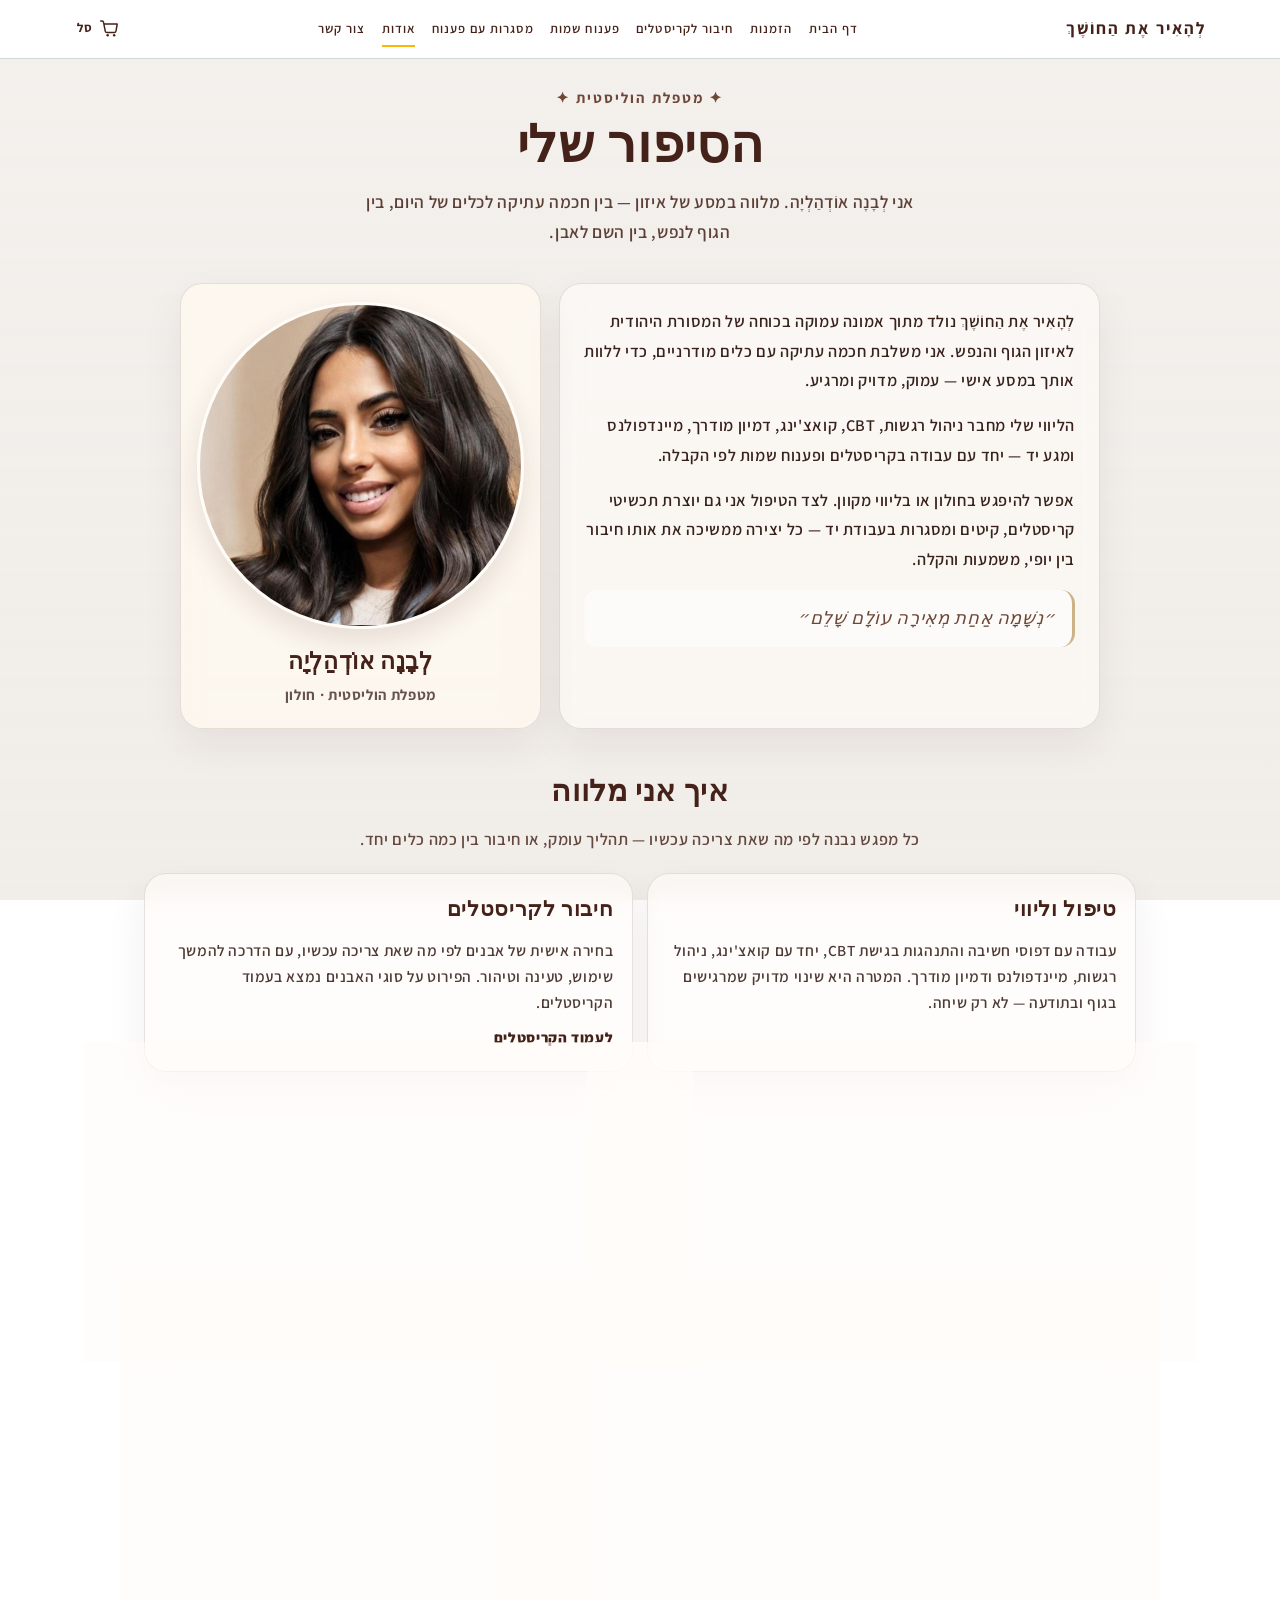
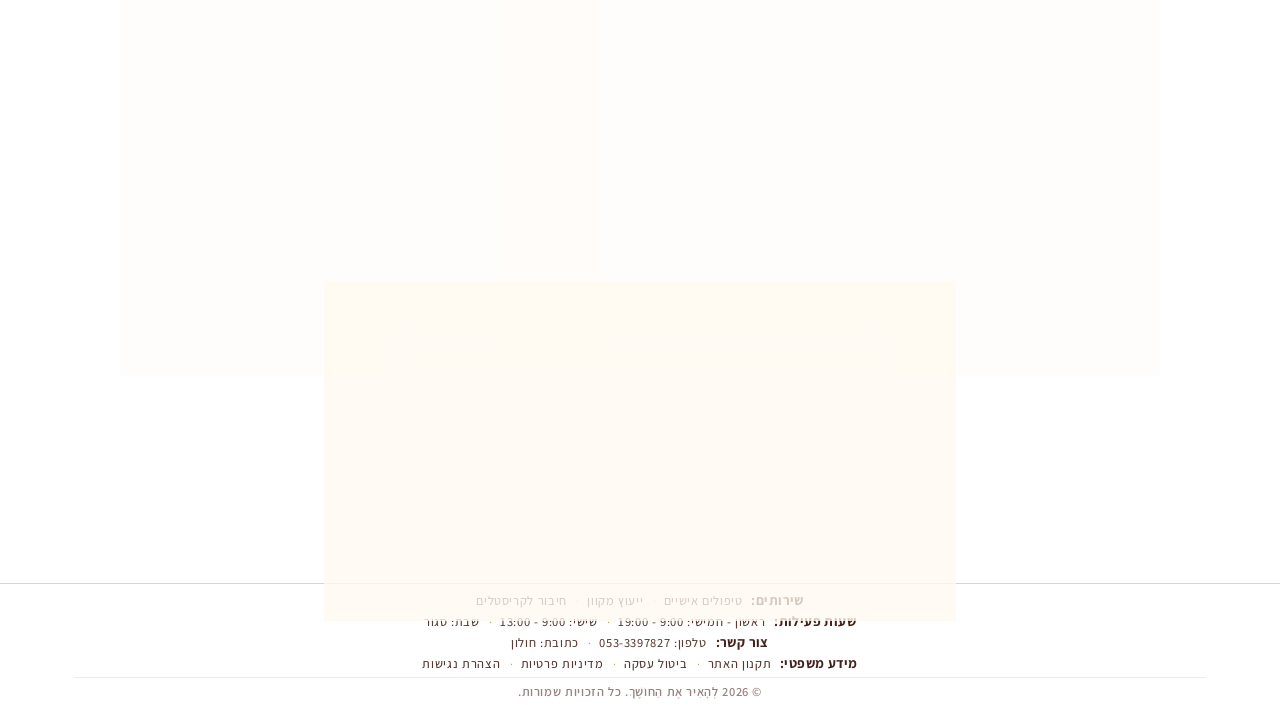
==== commit 837eec7a: "Bump CSS/JS cache-bust query params after #6 Regular browsers kept serving cached styles.css and scr" ====
--- a/about.html
+++ b/about.html
@@ -7,7 +7,7 @@
     <link rel="preconnect" href="https://fonts.googleapis.com">
     <link rel="preconnect" href="https://fonts.gstatic.com" crossorigin>
     <link rel="stylesheet" href="https://fonts.googleapis.com/css2?family=Cormorant+Garamond:ital,wght@0,500;0,600;0,700;1,500&family=Assistant:wght@400;500;600;700&display=swap">
-    <link rel="stylesheet" href="styles.css?v=sale41">
+    <link rel="stylesheet" href="styles.css?v=sale48">
 </head>
 <body class="page-about">
     <video class="page-bg-video" autoplay muted loop playsinline preload="metadata" aria-hidden="true">
@@ -169,6 +169,6 @@
         </div>
     </footer>
 
-    <script src="script.js?v=sale29"></script>
+    <script src="script.js?v=sale34"></script>
 </body>
 </html>
--- a/styles.css
+++ b/styles.css
@@ -248,8 +248,8 @@
 }
 
 .sale-bar {
-    background: #5c2f22;
-    color: #fff8ee;
+    background: #8c3d4f;
+    color: #fff6f8;
     text-align: center;
     padding: 0.52rem 0.9rem;
     font-size: 0.92rem;
@@ -265,7 +265,7 @@
 }
 
 .sale-bar strong {
-    color: #f0d7a8;
+    color: #ffd6de;
 }
 
 /* תפריט ניווט */
@@ -2856,6 +2856,22 @@
     color: var(--accent-color);
 }
 
+.product-zoom__sku {
+    margin: 0.12rem 0 0;
+    text-align: center;
+    font-size: 0.78rem;
+    font-weight: 650;
+    letter-spacing: 0.01em;
+    line-height: 1.35;
+    color: rgba(68, 34, 25, 0.62);
+    word-break: break-word;
+}
+
+.product-zoom__sku:empty,
+.product-zoom__sku[hidden] {
+    display: none;
+}
+
 .product-zoom__desc:empty {
     display: none;
 }
@@ -2884,6 +2900,13 @@
     margin: 0 0 0.28rem;
     color: #fff8ee;
     text-shadow: 0 2px 14px rgba(0, 0, 0, 0.45);
+}
+
+.product-zoom--story .product-zoom__sku,
+.product-zoom__stage:has(.product-zoom__desc:not(:empty)) .product-zoom__sku {
+    margin-top: -0.08rem;
+    color: rgba(255, 248, 238, 0.82);
+    text-shadow: 0 2px 10px rgba(0, 0, 0, 0.35);
 }
 
 .product-zoom__desc {
@@ -4859,7 +4882,7 @@
     display: flex;
     align-items: center;
     justify-content: center;
-    padding: 1.25rem;
+    padding: 0.75rem;
     background: rgba(42, 28, 20, 0.62);
     backdrop-filter: blur(6px);
     opacity: 0;
@@ -4879,11 +4902,17 @@
 
 .collection-splash__panel {
     position: relative;
-    max-width: min(420px, 92vw);
-    max-height: 88vh;
+    display: flex;
+    width: max-content;
+    max-width: min(26rem, calc(100vw - 1.5rem));
+    max-height: min(88dvh, calc(100dvh - 1.5rem));
+    margin: 0;
+    padding: 0;
+    line-height: 0;
+    border: 0;
+    border-radius: 18px;
+    background: #f3c9d2;
     box-shadow: 0 28px 80px rgba(42, 28, 20, 0.35);
-    border: 1px solid rgba(212, 175, 55, 0.35);
-    background: #f4ead8;
     overflow: hidden;
     transform: scale(0.96);
     transition: transform 0.45s ease;
@@ -4916,10 +4945,25 @@
 
 .collection-splash__img {
     display: block;
-    width: 100%;
+    width: auto;
     height: auto;
-    max-height: 88vh;
+    max-width: min(26rem, calc(100vw - 1.5rem));
+    max-height: min(88dvh, calc(100dvh - 1.5rem));
     object-fit: contain;
+    object-position: center top;
+    vertical-align: top;
+}
+
+@media (max-width: 768px) {
+    .collection-splash {
+        padding: 0.55rem;
+    }
+
+    .collection-splash__panel,
+    .collection-splash__img {
+        max-width: calc(100vw - 1.1rem);
+        max-height: min(90dvh, calc(100dvh - 1.1rem));
+    }
 }
 
 @media (prefers-reduced-motion: reduce) {
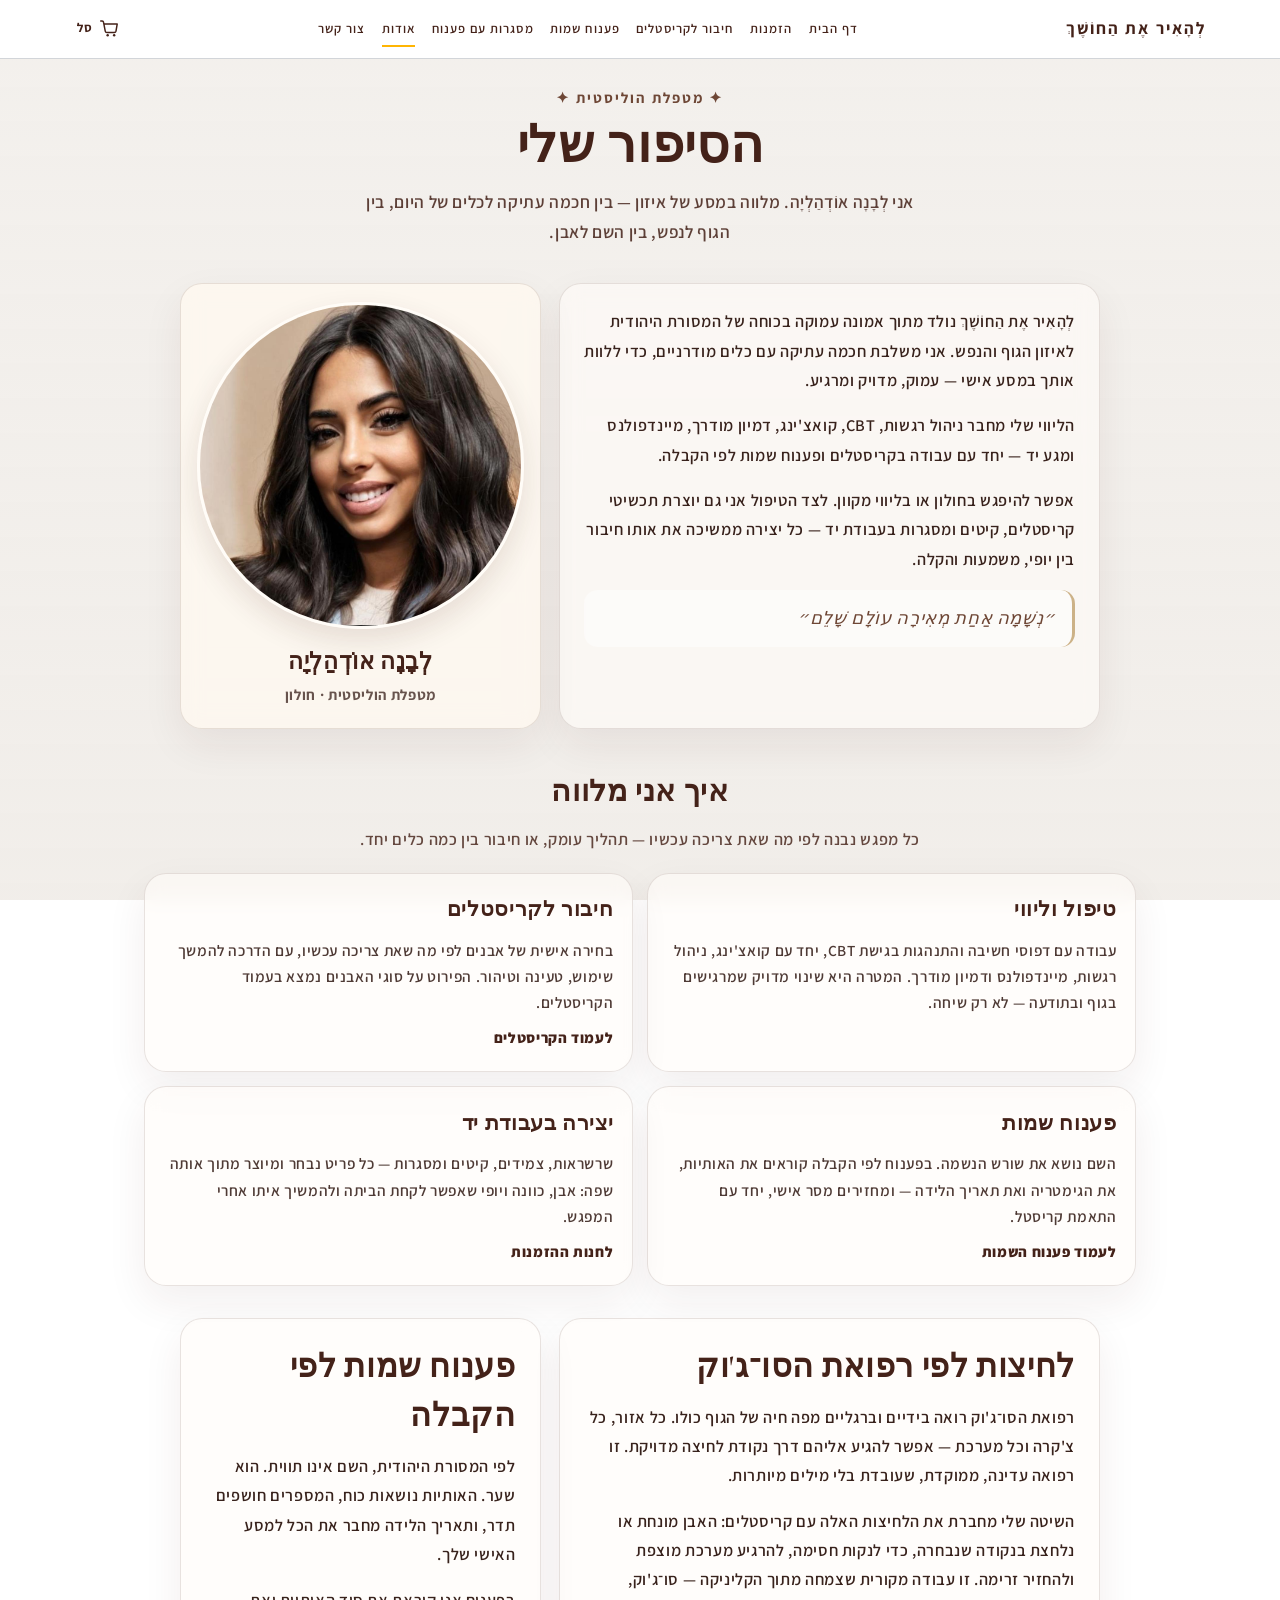
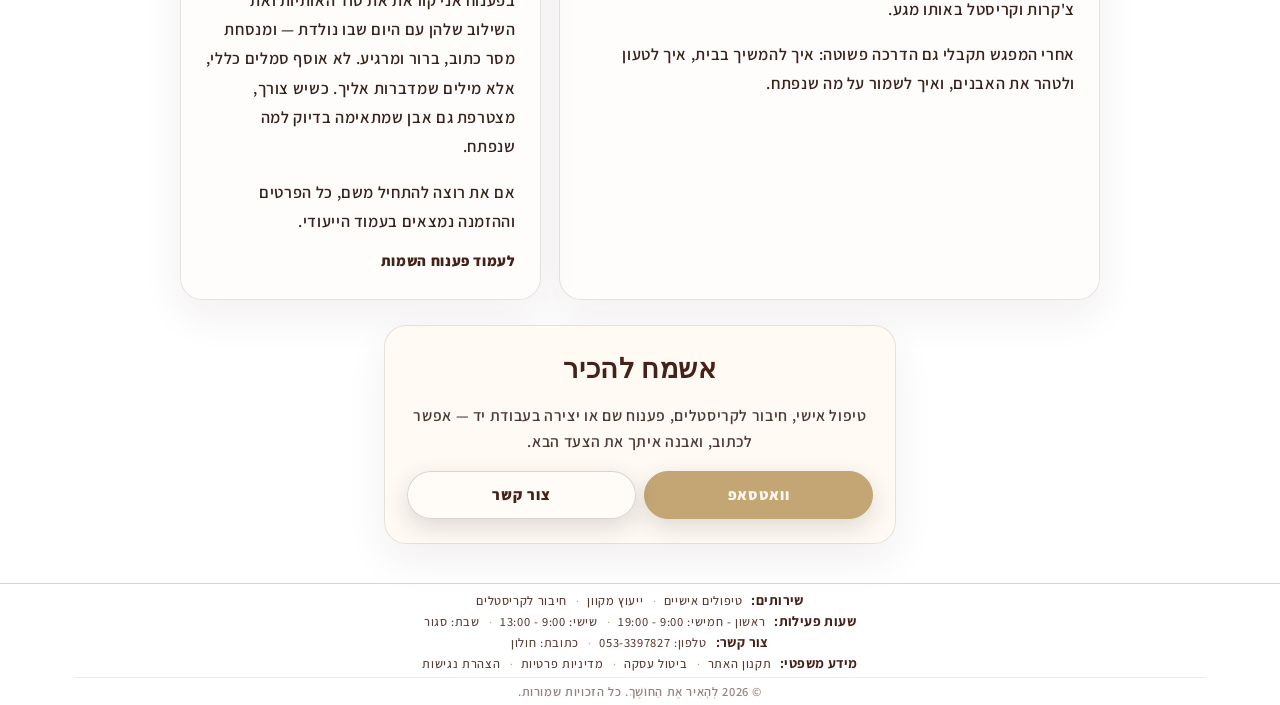
==== commit d940dfaa: "Add Levana face favicon and bump asset cache versions Crop face-centered square from image/levana.jp" ====
--- a/about.html
+++ b/about.html
@@ -7,7 +7,10 @@
     <link rel="preconnect" href="https://fonts.googleapis.com">
     <link rel="preconnect" href="https://fonts.gstatic.com" crossorigin>
     <link rel="stylesheet" href="https://fonts.googleapis.com/css2?family=Cormorant+Garamond:ital,wght@0,500;0,600;0,700;1,500&family=Assistant:wght@400;500;600;700&display=swap">
-    <link rel="stylesheet" href="styles.css?v=sale48">
+    <link rel="stylesheet" href="styles.css?v=sale49">
+    <link rel="icon" href="favicon.ico?v=2" sizes="any">
+    <link rel="icon" type="image/png" href="favicon-32.png?v=2" sizes="32x32">
+    <link rel="apple-touch-icon" href="apple-touch-icon.png?v=2">
 </head>
 <body class="page-about">
     <video class="page-bg-video" autoplay muted loop playsinline preload="metadata" aria-hidden="true">
@@ -169,6 +172,6 @@
         </div>
     </footer>
 
-    <script src="script.js?v=sale34"></script>
+    <script src="script.js?v=sale35"></script>
 </body>
 </html>
